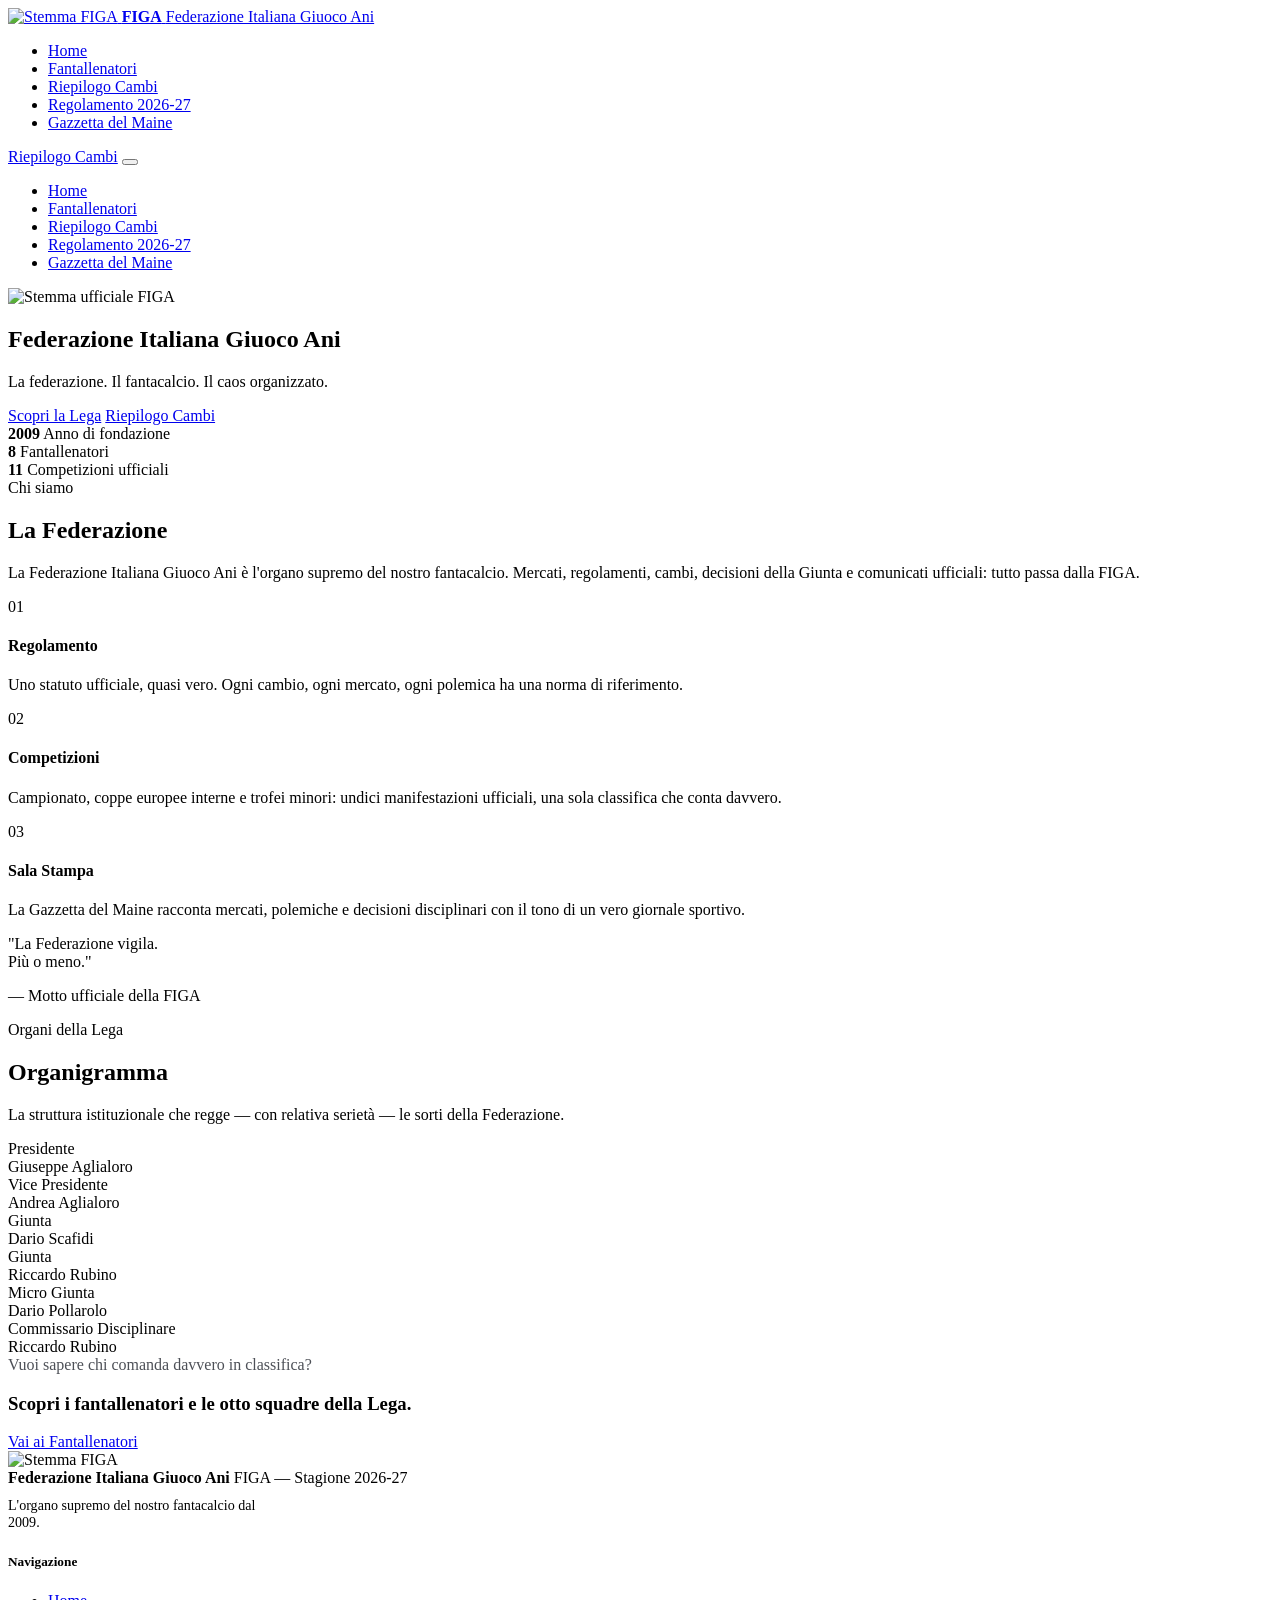
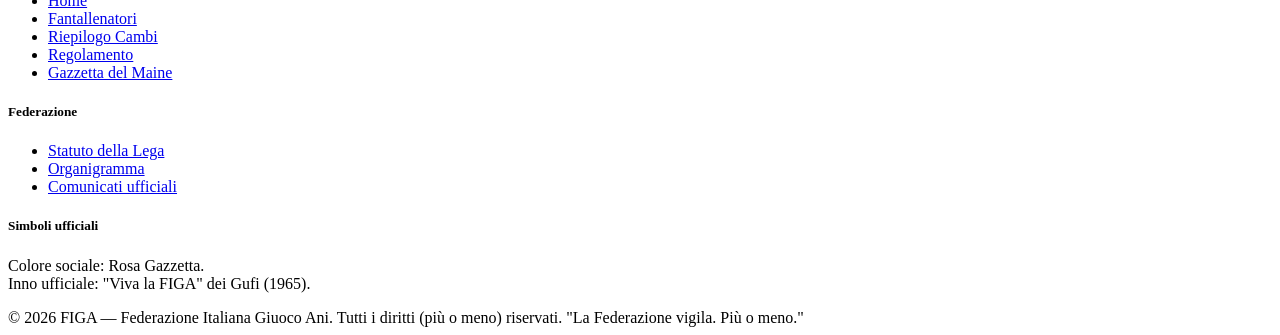
==== index.html @ d0309e45 "Add files via upload" ====
<!DOCTYPE html>
<html lang="it">
<head>
<meta charset="UTF-8">
<meta name="viewport" content="width=device-width, initial-scale=1.0">
<title>FIGA — Federazione Italiana Giuoco Ani</title>
<meta name="description" content="Sito ufficiale della Federazione Italiana Giuoco Ani (FIGA). La federazione, il fantacalcio, il caos organizzato: fantallenatori, regolamento, mercati e la Gazzetta del Maine.">

<meta property="og:type" content="website">
<meta property="og:title" content="FIGA — Federazione Italiana Giuoco Ani">
<meta property="og:description" content="La federazione. Il fantacalcio. Il caos organizzato. Sito ufficiale della FIGA.">
<meta property="og:image" content="image/logo.jpg">

<link rel="icon" type="image/jpeg" href="image/logo.jpg">
<link rel="apple-touch-icon" href="image/logo.jpg">

<link rel="preconnect" href="https://fonts.googleapis.com">
<link rel="preconnect" href="https://fonts.gstatic.com" crossorigin>
<link href="https://fonts.googleapis.com/css2?family=Fraunces:ital,opsz,wght@0,9..144,500;0,9..144,600;0,9..144,700;1,9..144,600&family=Oswald:wght@400;500;600&family=Inter:wght@400;500;600&display=swap" rel="stylesheet">

<link rel="stylesheet" href="css/style.css">
</head>
<body>

<header class="site-header">
  <div class="container header-inner">
    <a href="index.html" class="brand">
      <span class="brand-mark"><img src="image/logo.jpg" alt="Stemma FIGA"></span>
      <span class="brand-text">
        <strong>FIGA</strong>
        <span>Federazione Italiana Giuoco Ani</span>
      </span>
    </a>

    <nav class="main-nav">
      <ul>
        <li><a href="index.html" class="active" aria-current="page">Home</a></li>
        <li><a href="fantallenatori.html">Fantallenatori</a></li>
        <li><a href="cambi.html">Riepilogo Cambi</a></li>
        <li><a href="regolamento.html">Regolamento 2026-27</a></li>
        <li><a href="gazzetta.html">Gazzetta del Maine</a></li>
      </ul>
    </nav>

    <div class="header-cta">
      <a href="cambi.html" class="btn btn-ghost">Riepilogo Cambi</a>
      <button class="hamburger" aria-label="Apri il menu" aria-expanded="false">
        <span></span>
      </button>
    </div>
  </div>

  <nav class="main-nav mobile-menu">
    <ul>
      <li><a href="index.html">Home</a></li>
      <li><a href="fantallenatori.html">Fantallenatori</a></li>
      <li><a href="cambi.html">Riepilogo Cambi</a></li>
      <li><a href="regolamento.html">Regolamento 2026-27</a></li>
      <li><a href="gazzetta.html">Gazzetta del Maine</a></li>
    </ul>
  </nav>
</header>

<main>

  <!-- HERO -->
  <section class="hero">
    <div class="sigillo hero-sigillo" aria-hidden="true"></div>
    <div class="container hero-inner">
      <div>
        <span class="hero-logo"><img src="image/logo.jpg" alt="Stemma ufficiale FIGA"></span>
        <h1 class="hero-title">Federazione Italiana Giuoco Ani</h1>
        <p class="hero-subtitle">La federazione. Il fantacalcio. Il caos organizzato.</p>

        <div class="hero-actions">
          <a href="#federazione" class="btn btn-oro">Scopri la Lega</a>
          <a href="cambi.html" class="btn btn-ghost">Riepilogo Cambi</a>
        </div>

        <div class="hero-stats">
          <div class="hero-stat">
            <strong>2009</strong>
            <span>Anno di fondazione</span>
          </div>
          <div class="hero-stat">
            <strong>8</strong>
            <span>Fantallenatori</span>
          </div>
          <div class="hero-stat">
            <strong>11</strong>
            <span>Competizioni ufficiali</span>
          </div>
        </div>
      </div>
    </div>
  </section>

  <!-- LA FEDERAZIONE -->
  <section id="federazione" class="section-pad">
    <div class="container">
      <div class="federazione-grid">
        <div class="reveal">
          <span class="eyebrow">Chi siamo</span>
          <h2 class="section-title">La Federazione</h2>
          <p class="section-lede">
            La Federazione Italiana Giuoco Ani è l'organo supremo del nostro fantacalcio.
            Mercati, regolamenti, cambi, decisioni della Giunta e comunicati ufficiali:
            tutto passa dalla FIGA.
          </p>

          <div class="pilastri">
            <div class="pilastro">
              <span class="pilastro-num">01</span>
              <h4>Regolamento</h4>
              <p>Uno statuto ufficiale, quasi vero. Ogni cambio, ogni mercato, ogni polemica ha una norma di riferimento.</p>
            </div>
            <div class="pilastro">
              <span class="pilastro-num">02</span>
              <h4>Competizioni</h4>
              <p>Campionato, coppe europee interne e trofei minori: undici manifestazioni ufficiali, una sola classifica che conta davvero.</p>
            </div>
            <div class="pilastro">
              <span class="pilastro-num">03</span>
              <h4>Sala Stampa</h4>
              <p>La Gazzetta del Maine racconta mercati, polemiche e decisioni disciplinari con il tono di un vero giornale sportivo.</p>
            </div>
          </div>
        </div>

        <div class="reveal federazione-card">
          <div class="sigillo" aria-hidden="true"></div>
          <p class="federazione-quote">
            <span>"La Federazione vigila.</span><br>
            Più o meno."
          </p>
          <p class="federazione-firma">— Motto ufficiale della FIGA</p>
        </div>
      </div>
    </div>
  </section>

  <!-- ORGANIGRAMMA -->
  <section class="section-pad section-scura">
    <div class="container">
      <div class="section-head center reveal">
        <span class="eyebrow eyebrow--light">Organi della Lega</span>
        <h2 class="section-title">Organigramma</h2>
        <p class="section-lede">La struttura istituzionale che regge — con relativa serietà — le sorti della Federazione.</p>
      </div>

      <div class="organigramma reveal">
        <div class="og-card og-card--presidente">
          <span class="og-ruolo">Presidente</span>
          <div class="og-nome">Giuseppe Aglialoro</div>
        </div>

        <div class="og-connettore" aria-hidden="true"></div>

        <div class="og-riga">
          <div class="og-card">
            <span class="og-ruolo">Vice Presidente</span>
            <div class="og-nome">Andrea Aglialoro</div>
          </div>
        </div>

        <div class="og-riga">
          <div class="og-card">
            <span class="og-ruolo">Giunta</span>
            <div class="og-nome">Dario Scafidi</div>
          </div>
          <div class="og-card">
            <span class="og-ruolo">Giunta</span>
            <div class="og-nome">Riccardo Rubino</div>
          </div>
        </div>

        <div class="og-riga">
          <div class="og-card">
            <span class="og-ruolo">Micro Giunta</span>
            <div class="og-nome">Dario Pollarolo</div>
          </div>
          <div class="og-card">
            <span class="og-ruolo">Commissario Disciplinare</span>
            <div class="og-nome">Riccardo Rubino</div>
          </div>
        </div>
      </div>
    </div>
  </section>

  <!-- CTA -->
  <section class="section-pad section-crema">
    <div class="container">
      <div class="cta-banner reveal">
        <div>
          <p class="section-lede" style="margin-top:0; color: rgba(9,12,22,0.72);">Vuoi sapere chi comanda davvero in classifica?</p>
          <h3>Scopri i fantallenatori e le otto squadre della Lega.</h3>
        </div>
        <a href="fantallenatori.html" class="btn btn-scuro">Vai ai Fantallenatori</a>
      </div>
    </div>
  </section>

</main>

<footer class="site-footer">
  <div class="container">
    <div class="footer-grid">
      <div class="footer-col">
        <div class="footer-brand">
          <img src="image/logo.jpg" alt="Stemma FIGA">
          <div>
            <strong>Federazione Italiana Giuoco Ani</strong>
            <span>FIGA — Stagione 2026-27</span>
          </div>
        </div>
        <p class="section-lede" style="font-size:0.88rem; margin-top: 10px; max-width: 40ch;">
          L'organo supremo del nostro fantacalcio dal 2009.
        </p>
      </div>

      <div class="footer-col">
        <h5>Navigazione</h5>
        <ul>
          <li><a href="index.html">Home</a></li>
          <li><a href="fantallenatori.html">Fantallenatori</a></li>
          <li><a href="cambi.html">Riepilogo Cambi</a></li>
          <li><a href="regolamento.html">Regolamento</a></li>
          <li><a href="gazzetta.html">Gazzetta del Maine</a></li>
        </ul>
      </div>

      <div class="footer-col">
        <h5>Federazione</h5>
        <ul>
          <li><a href="regolamento.html">Statuto della Lega</a></li>
          <li><a href="index.html#federazione">Organigramma</a></li>
          <li><a href="gazzetta.html">Comunicati ufficiali</a></li>
        </ul>
      </div>

      <div class="footer-col footer-simboli">
        <h5>Simboli ufficiali</h5>
        <p>Colore sociale: Rosa Gazzetta.<br>Inno ufficiale: "Viva la FIGA" dei Gufi (1965).</p>
      </div>
    </div>

    <div class="footer-bottom">
      <span>© 2026 FIGA — Federazione Italiana Giuoco Ani. Tutti i diritti (più o meno) riservati.</span>
      <span class="motto">"La Federazione vigila. Più o meno."</span>
    </div>
  </div>
</footer>

<script src="js/main.js"></script>
</body>
</html>
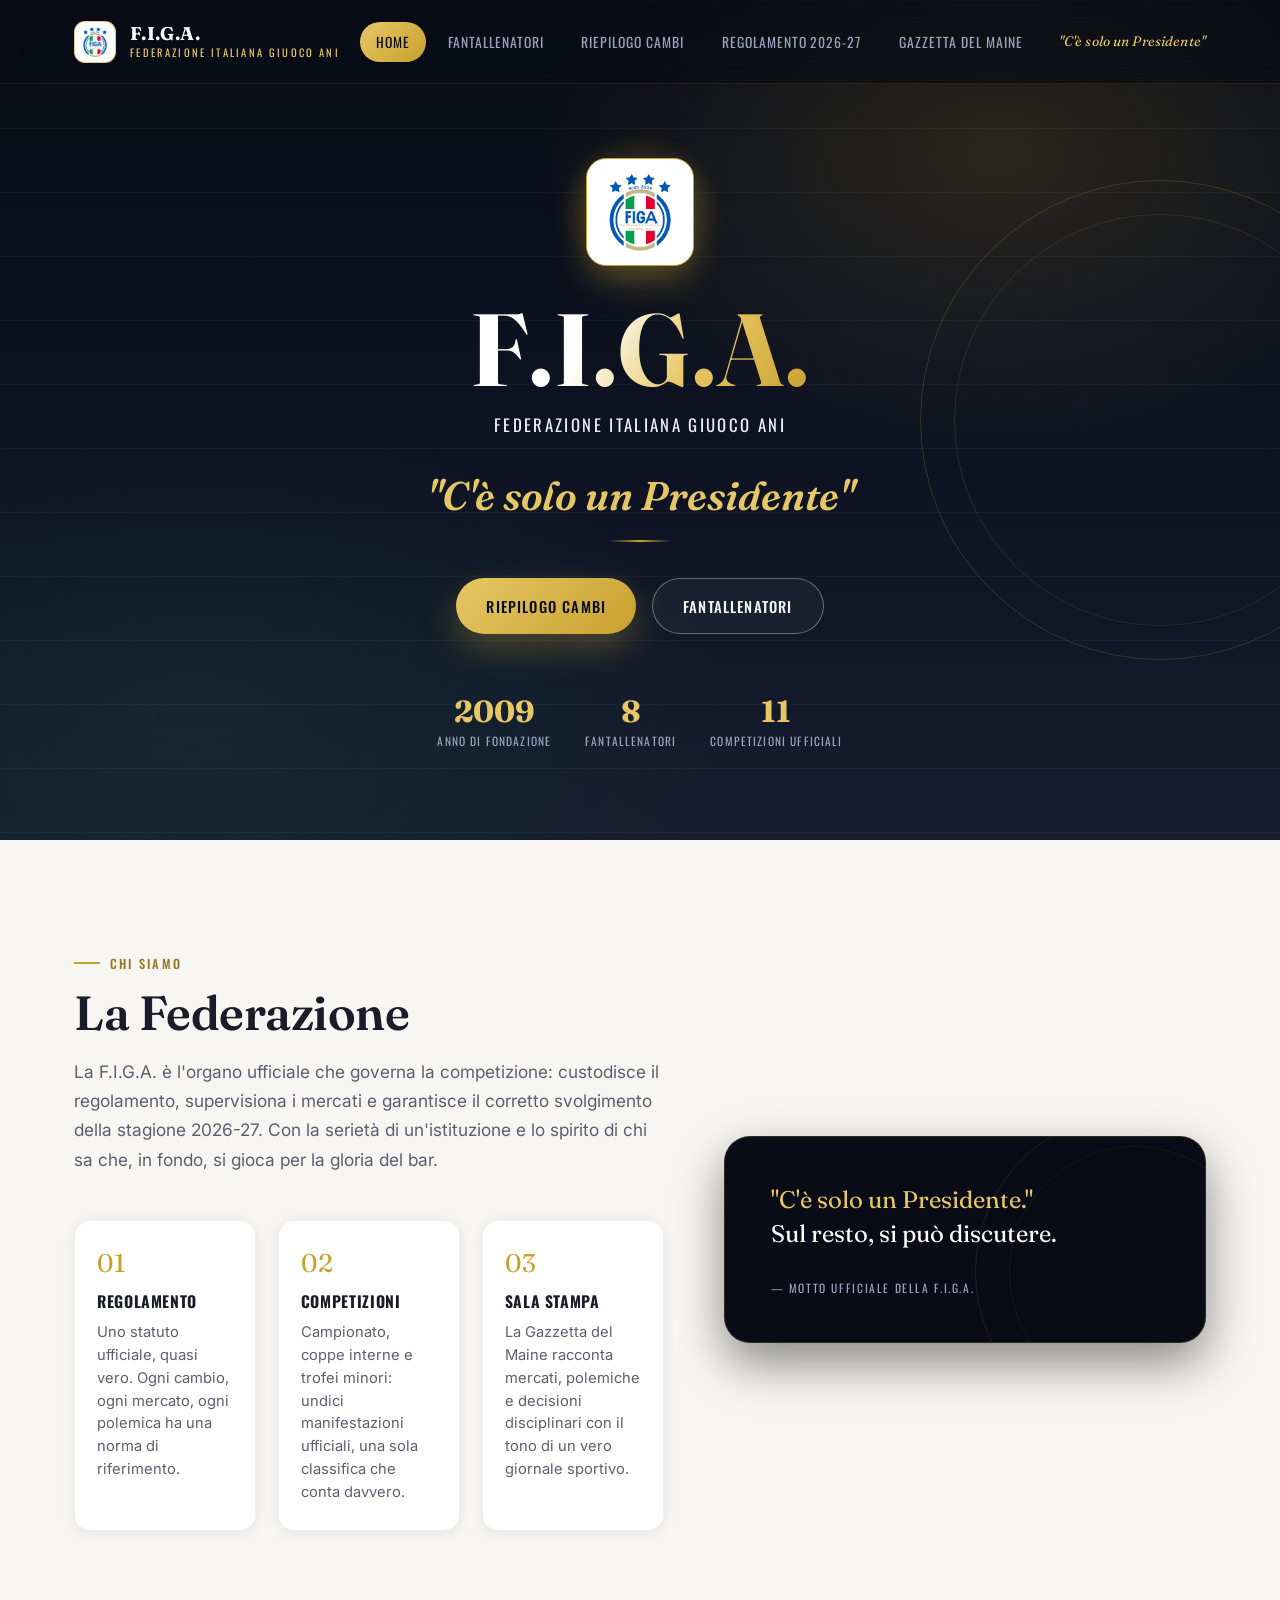
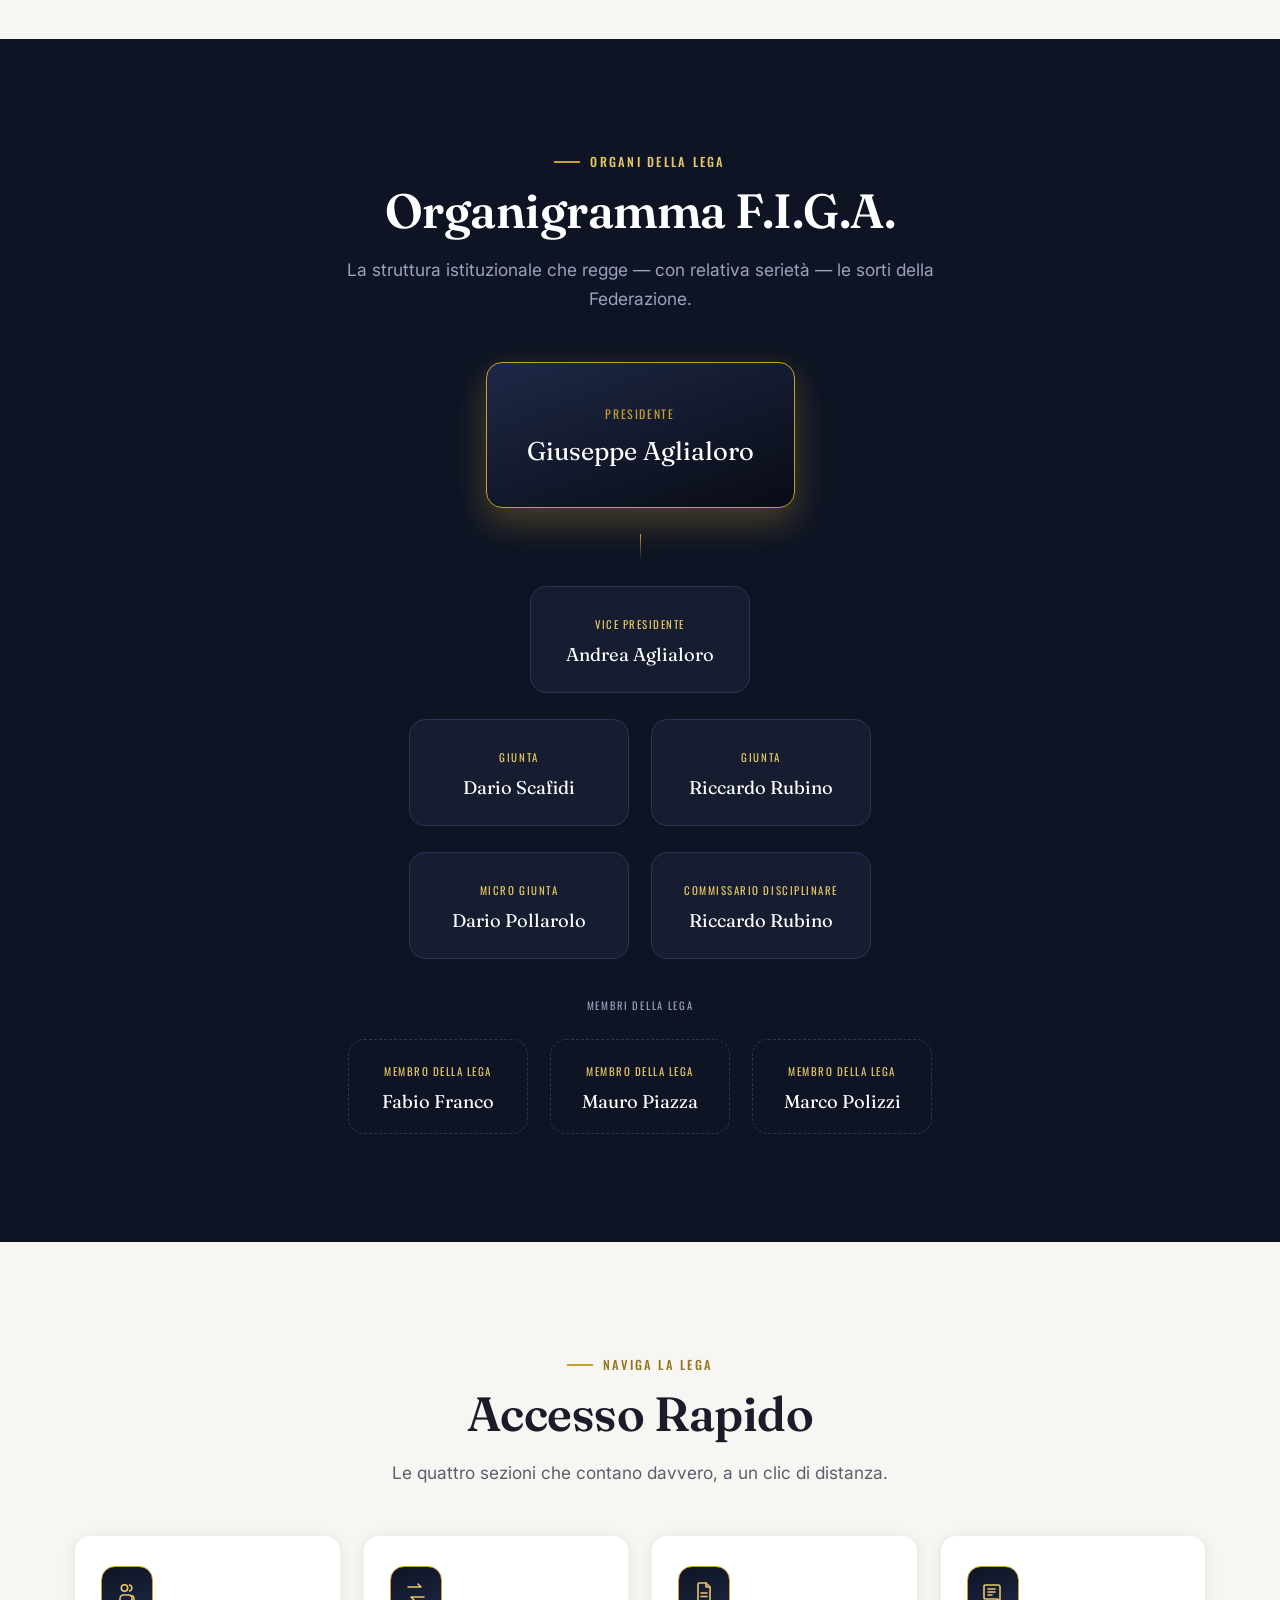
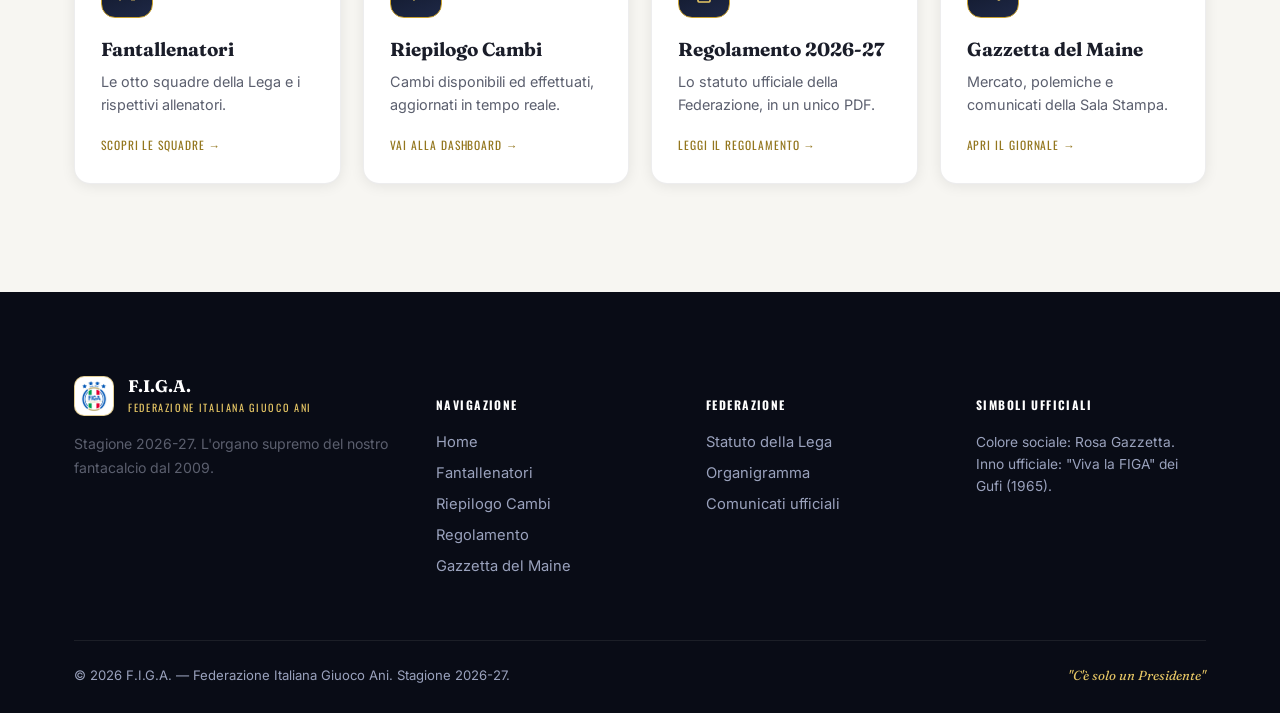
==== commit 297b1a22: "Add files via upload" ====
--- a/index.html
+++ b/index.html
@@ -3,12 +3,12 @@
 <head>
 <meta charset="UTF-8">
 <meta name="viewport" content="width=device-width, initial-scale=1.0">
-<title>FIGA — Federazione Italiana Giuoco Ani</title>
-<meta name="description" content="Sito ufficiale della Federazione Italiana Giuoco Ani (FIGA). La federazione, il fantacalcio, il caos organizzato: fantallenatori, regolamento, mercati e la Gazzetta del Maine.">
+<title>F.I.G.A. — Federazione Italiana Giuoco Ani</title>
+<meta name="description" content="F.I.G.A. — Federazione Italiana Giuoco Ani. Sito ufficiale della lega di fantacalcio. Stagione 2026-27. C'è solo un Presidente.">
 
 <meta property="og:type" content="website">
-<meta property="og:title" content="FIGA — Federazione Italiana Giuoco Ani">
-<meta property="og:description" content="La federazione. Il fantacalcio. Il caos organizzato. Sito ufficiale della FIGA.">
+<meta property="og:title" content="F.I.G.A. — Federazione Italiana Giuoco Ani">
+<meta property="og:description" content="F.I.G.A. — Federazione Italiana Giuoco Ani. Sito ufficiale della lega di fantacalcio. Stagione 2026-27. C'è solo un Presidente.">
 <meta property="og:image" content="image/logo.jpg">
 
 <link rel="icon" type="image/jpeg" href="image/logo.jpg">
@@ -25,9 +25,9 @@
 <header class="site-header">
   <div class="container header-inner">
     <a href="index.html" class="brand">
-      <span class="brand-mark"><img src="image/logo.jpg" alt="Stemma FIGA"></span>
+      <span class="brand-mark"><img src="image/logo.jpg" alt="Stemma F.I.G.A."></span>
       <span class="brand-text">
-        <strong>FIGA</strong>
+        <strong>F.I.G.A.</strong>
         <span>Federazione Italiana Giuoco Ani</span>
       </span>
     </a>
@@ -43,22 +43,12 @@
     </nav>
 
     <div class="header-cta">
-      <a href="cambi.html" class="btn btn-ghost">Riepilogo Cambi</a>
+      <span class="header-motto">"C'è solo un Presidente"</span>
       <button class="hamburger" aria-label="Apri il menu" aria-expanded="false">
         <span></span>
       </button>
     </div>
   </div>
-
-  <nav class="main-nav mobile-menu">
-    <ul>
-      <li><a href="index.html">Home</a></li>
-      <li><a href="fantallenatori.html">Fantallenatori</a></li>
-      <li><a href="cambi.html">Riepilogo Cambi</a></li>
-      <li><a href="regolamento.html">Regolamento 2026-27</a></li>
-      <li><a href="gazzetta.html">Gazzetta del Maine</a></li>
-    </ul>
-  </nav>
 </header>
 
 <main>
@@ -67,29 +57,31 @@
   <section class="hero">
     <div class="sigillo hero-sigillo" aria-hidden="true"></div>
     <div class="container hero-inner">
-      <div>
-        <span class="hero-logo"><img src="image/logo.jpg" alt="Stemma ufficiale FIGA"></span>
-        <h1 class="hero-title">Federazione Italiana Giuoco Ani</h1>
-        <p class="hero-subtitle">La federazione. Il fantacalcio. Il caos organizzato.</p>
-
-        <div class="hero-actions">
-          <a href="#federazione" class="btn btn-oro">Scopri la Lega</a>
-          <a href="cambi.html" class="btn btn-ghost">Riepilogo Cambi</a>
-        </div>
-
-        <div class="hero-stats">
-          <div class="hero-stat">
-            <strong>2009</strong>
-            <span>Anno di fondazione</span>
-          </div>
-          <div class="hero-stat">
-            <strong>8</strong>
-            <span>Fantallenatori</span>
-          </div>
-          <div class="hero-stat">
-            <strong>11</strong>
-            <span>Competizioni ufficiali</span>
-          </div>
+      <div class="hero-logo-wrap">
+        <span class="hero-logo"><img src="image/logo.jpg" alt="Stemma ufficiale F.I.G.A."></span>
+      </div>
+
+      <h1 class="hero-title">F.I.G.A.</h1>
+      <p class="hero-subtitle">Federazione Italiana Giuoco Ani</p>
+      <p class="hero-motto">"C'è solo un Presidente"</p>
+
+      <div class="hero-actions">
+        <a href="cambi.html" class="btn btn-oro">Riepilogo Cambi</a>
+        <a href="fantallenatori.html" class="btn btn-ghost">Fantallenatori</a>
+      </div>
+
+      <div class="hero-stats">
+        <div class="hero-stat">
+          <strong>2009</strong>
+          <span>Anno di fondazione</span>
+        </div>
+        <div class="hero-stat">
+          <strong>8</strong>
+          <span>Fantallenatori</span>
+        </div>
+        <div class="hero-stat">
+          <strong>11</strong>
+          <span>Competizioni ufficiali</span>
         </div>
       </div>
     </div>
@@ -103,9 +95,10 @@
           <span class="eyebrow">Chi siamo</span>
           <h2 class="section-title">La Federazione</h2>
           <p class="section-lede">
-            La Federazione Italiana Giuoco Ani è l'organo supremo del nostro fantacalcio.
-            Mercati, regolamenti, cambi, decisioni della Giunta e comunicati ufficiali:
-            tutto passa dalla FIGA.
+            La F.I.G.A. è l'organo ufficiale che governa la competizione: custodisce il
+            regolamento, supervisiona i mercati e garantisce il corretto svolgimento
+            della stagione 2026-27. Con la serietà di un'istituzione e lo spirito di
+            chi sa che, in fondo, si gioca per la gloria del bar.
           </p>
 
           <div class="pilastri">
@@ -117,7 +110,7 @@
             <div class="pilastro">
               <span class="pilastro-num">02</span>
               <h4>Competizioni</h4>
-              <p>Campionato, coppe europee interne e trofei minori: undici manifestazioni ufficiali, una sola classifica che conta davvero.</p>
+              <p>Campionato, coppe interne e trofei minori: undici manifestazioni ufficiali, una sola classifica che conta davvero.</p>
             </div>
             <div class="pilastro">
               <span class="pilastro-num">03</span>
@@ -130,10 +123,10 @@
         <div class="reveal federazione-card">
           <div class="sigillo" aria-hidden="true"></div>
           <p class="federazione-quote">
-            <span>"La Federazione vigila.</span><br>
-            Più o meno."
+            <span>"C'è solo un Presidente."</span><br>
+            Sul resto, si può discutere.
           </p>
-          <p class="federazione-firma">— Motto ufficiale della FIGA</p>
+          <p class="federazione-firma">— Motto ufficiale della F.I.G.A.</p>
         </div>
       </div>
     </div>
@@ -144,7 +137,7 @@
     <div class="container">
       <div class="section-head center reveal">
         <span class="eyebrow eyebrow--light">Organi della Lega</span>
-        <h2 class="section-title">Organigramma</h2>
+        <h2 class="section-title">Organigramma F.I.G.A.</h2>
         <p class="section-lede">La struttura istituzionale che regge — con relativa serietà — le sorti della Federazione.</p>
       </div>
 
@@ -184,19 +177,72 @@
             <div class="og-nome">Riccardo Rubino</div>
           </div>
         </div>
+
+        <span class="og-gruppo-titolo">Membri della Lega</span>
+
+        <div class="og-riga">
+          <div class="og-card og-card--membro">
+            <span class="og-ruolo">Membro della Lega</span>
+            <div class="og-nome">Fabio Franco</div>
+          </div>
+          <div class="og-card og-card--membro">
+            <span class="og-ruolo">Membro della Lega</span>
+            <div class="og-nome">Mauro Piazza</div>
+          </div>
+          <div class="og-card og-card--membro">
+            <span class="og-ruolo">Membro della Lega</span>
+            <div class="og-nome">Marco Polizzi</div>
+          </div>
+        </div>
       </div>
     </div>
   </section>
 
-  <!-- CTA -->
-  <section class="section-pad section-crema">
+  <!-- ACCESSO RAPIDO -->
+  <section class="section-pad">
     <div class="container">
-      <div class="cta-banner reveal">
-        <div>
-          <p class="section-lede" style="margin-top:0; color: rgba(9,12,22,0.72);">Vuoi sapere chi comanda davvero in classifica?</p>
-          <h3>Scopri i fantallenatori e le otto squadre della Lega.</h3>
-        </div>
-        <a href="fantallenatori.html" class="btn btn-scuro">Vai ai Fantallenatori</a>
+      <div class="section-head center reveal">
+        <span class="eyebrow">Naviga la Lega</span>
+        <h2 class="section-title">Accesso Rapido</h2>
+        <p class="section-lede">Le quattro sezioni che contano davvero, a un clic di distanza.</p>
+      </div>
+
+      <div class="accesso-grid">
+        <a href="fantallenatori.html" class="accesso-card reveal">
+          <span class="accesso-icona" aria-hidden="true">
+            <svg viewBox="0 0 24 24" fill="none" stroke="currentColor" stroke-width="1.6" stroke-linecap="round" stroke-linejoin="round"><path d="M17 20v-1.5a3.5 3.5 0 0 0-3.5-3.5h-5A3.5 3.5 0 0 0 5 18.5V20"/><circle cx="9.5" cy="8" r="3.2"/><path d="M19 20v-1.5a3.2 3.2 0 0 0-2.2-3"/><path d="M14.6 4.9a3.2 3.2 0 0 1 0 6.1"/></svg>
+          </span>
+          <h4>Fantallenatori</h4>
+          <p>Le otto squadre della Lega e i rispettivi allenatori.</p>
+          <span class="accesso-link">Scopri le squadre →</span>
+        </a>
+
+        <a href="cambi.html" class="accesso-card reveal">
+          <span class="accesso-icona" aria-hidden="true">
+            <svg viewBox="0 0 24 24" fill="none" stroke="currentColor" stroke-width="1.6" stroke-linecap="round" stroke-linejoin="round"><path d="M4 7h13l-3-3"/><path d="M20 17H7l3 3"/></svg>
+          </span>
+          <h4>Riepilogo Cambi</h4>
+          <p>Cambi disponibili ed effettuati, aggiornati in tempo reale.</p>
+          <span class="accesso-link">Vai alla dashboard →</span>
+        </a>
+
+        <a href="regolamento.html" class="accesso-card reveal">
+          <span class="accesso-icona" aria-hidden="true">
+            <svg viewBox="0 0 24 24" fill="none" stroke="currentColor" stroke-width="1.6" stroke-linecap="round" stroke-linejoin="round"><path d="M7 3h7l4 4v14a1 1 0 0 1-1 1H7a1 1 0 0 1-1-1V4a1 1 0 0 1 1-1Z"/><path d="M14 3v4h4"/><path d="M9 13h6M9 16.5h6"/></svg>
+          </span>
+          <h4>Regolamento 2026-27</h4>
+          <p>Lo statuto ufficiale della Federazione, in un unico PDF.</p>
+          <span class="accesso-link">Leggi il regolamento →</span>
+        </a>
+
+        <a href="gazzetta.html" class="accesso-card reveal">
+          <span class="accesso-icona" aria-hidden="true">
+            <svg viewBox="0 0 24 24" fill="none" stroke="currentColor" stroke-width="1.6" stroke-linecap="round" stroke-linejoin="round"><path d="M4 5h13a2 2 0 0 1 2 2v12a1 1 0 0 1-1.6.8L16 19H4a1 1 0 0 1-1-1V6a1 1 0 0 1 1-1Z"/><path d="M7 9h7M7 12h7M7 15h4"/></svg>
+          </span>
+          <h4>Gazzetta del Maine</h4>
+          <p>Mercato, polemiche e comunicati della Sala Stampa.</p>
+          <span class="accesso-link">Apri il giornale →</span>
+        </a>
       </div>
     </div>
   </section>
@@ -208,14 +254,14 @@
     <div class="footer-grid">
       <div class="footer-col">
         <div class="footer-brand">
-          <img src="image/logo.jpg" alt="Stemma FIGA">
+          <img src="image/logo.jpg" alt="Stemma F.I.G.A.">
           <div>
-            <strong>Federazione Italiana Giuoco Ani</strong>
-            <span>FIGA — Stagione 2026-27</span>
+            <strong>F.I.G.A.</strong>
+            <span>Federazione Italiana Giuoco Ani</span>
           </div>
         </div>
         <p class="section-lede" style="font-size:0.88rem; margin-top: 10px; max-width: 40ch;">
-          L'organo supremo del nostro fantacalcio dal 2009.
+          Stagione 2026-27. L'organo supremo del nostro fantacalcio dal 2009.
         </p>
       </div>
 
@@ -246,8 +292,8 @@
     </div>
 
     <div class="footer-bottom">
-      <span>© 2026 FIGA — Federazione Italiana Giuoco Ani. Tutti i diritti (più o meno) riservati.</span>
-      <span class="motto">"La Federazione vigila. Più o meno."</span>
+      <span>© 2026 F.I.G.A. — Federazione Italiana Giuoco Ani. Stagione 2026-27.</span>
+      <span class="motto">"C'è solo un Presidente"</span>
     </div>
   </div>
 </footer>
--- a/css/style.css
+++ b/css/style.css
@@ -0,0 +1,1775 @@
+/* ==========================================================================
+   FIGA — Federazione Italiana Giuoco Ani
+   Stylesheet unico del sito ufficiale
+   ========================================================================== */
+
+/* -- 1. DESIGN TOKENS ------------------------------------------------------ */
+:root {
+  /* colori base */
+  --c-notte: #090c16;
+  --c-notte-2: #0e1424;
+  --c-antracite: #161d30;
+  --c-antracite-2: #1e2846;
+  --c-bordo-scuro: #2a3454;
+
+  --c-bianco: #f7f6f2;
+  --c-bianco-puro: #ffffff;
+  --c-crema: #efece3;
+
+  --c-testo-chiaro: #eceef5;
+  --c-testo-muto: #9aa2bd;
+  --c-testo-scuro: #1a1d29;
+  --c-testo-scuro-muto: #5b5f6e;
+
+  /* accenti */
+  --c-oro: #c8a02e;
+  --c-oro-chiaro: #e7c765;
+  --c-oro-scuro: #93761e;
+  --c-verde: #1b7a4c;
+  --c-verde-chiaro: #2ea86b;
+  --c-rosso: #c4222c;
+  --c-rosa-gazzetta: #c21858;
+
+  /* tipografia */
+  --font-display: "Fraunces", "Iowan Old Style", serif;
+  --font-sport: "Oswald", "Arial Narrow", sans-serif;
+  --font-body: "Inter", -apple-system, "Segoe UI", sans-serif;
+
+  /* forma */
+  --radius-s: 8px;
+  --radius-m: 16px;
+  --radius-l: 26px;
+  --radius-pill: 999px;
+
+  /* ombre */
+  --shadow-s: 0 2px 14px rgba(9, 12, 22, 0.08);
+  --shadow-m: 0 16px 40px rgba(9, 12, 22, 0.18);
+  --shadow-dark: 0 20px 50px rgba(0, 0, 0, 0.45);
+  --shadow-oro: 0 14px 34px rgba(200, 160, 46, 0.32);
+
+  --container: 1180px;
+  --header-h: 84px;
+}
+
+/* -- 2. RESET --------------------------------------------------------------*/
+*,
+*::before,
+*::after {
+  box-sizing: border-box;
+}
+
+html {
+  scroll-behavior: smooth;
+  scroll-padding-top: var(--header-h);
+}
+
+@media (prefers-reduced-motion: reduce) {
+  html {
+    scroll-behavior: auto;
+  }
+  *,
+  *::before,
+  *::after {
+    animation-duration: 0.001ms !important;
+    animation-iteration-count: 1 !important;
+    transition-duration: 0.001ms !important;
+    scroll-behavior: auto !important;
+  }
+}
+
+body {
+  margin: 0;
+  font-family: var(--font-body);
+  background: var(--c-bianco);
+  color: var(--c-testo-scuro);
+  -webkit-font-smoothing: antialiased;
+  overflow-x: hidden;
+}
+
+img {
+  max-width: 100%;
+  display: block;
+}
+
+a {
+  color: inherit;
+  text-decoration: none;
+}
+
+ul {
+  margin: 0;
+  padding: 0;
+  list-style: none;
+}
+
+h1, h2, h3, h4, p {
+  margin: 0;
+}
+
+button {
+  font: inherit;
+  cursor: pointer;
+  border: none;
+  background: none;
+  color: inherit;
+}
+
+table {
+  border-collapse: collapse;
+  width: 100%;
+}
+
+:focus-visible {
+  outline: 3px solid var(--c-oro);
+  outline-offset: 3px;
+  border-radius: 4px;
+}
+
+.container {
+  max-width: var(--container);
+  margin: 0 auto;
+  padding: 0 24px;
+}
+
+/* -- 3. TIPOGRAFIA GLOBALE ---------------------------------------------------*/
+.eyebrow {
+  font-family: var(--font-sport);
+  text-transform: uppercase;
+  letter-spacing: 0.18em;
+  font-size: 0.78rem;
+  font-weight: 500;
+  color: var(--c-oro-scuro);
+  display: inline-flex;
+  align-items: center;
+  gap: 10px;
+}
+
+.eyebrow::before {
+  content: "";
+  width: 26px;
+  height: 2px;
+  background: var(--c-oro);
+  display: inline-block;
+}
+
+.eyebrow--light {
+  color: var(--c-oro-chiaro);
+}
+
+.section-title {
+  font-family: var(--font-display);
+  font-weight: 600;
+  font-size: clamp(2rem, 4vw, 3rem);
+  line-height: 1.08;
+  margin-top: 14px;
+  letter-spacing: -0.01em;
+}
+
+.section-lede {
+  font-size: 1.08rem;
+  line-height: 1.7;
+  color: var(--c-testo-scuro-muto);
+  max-width: 62ch;
+  margin-top: 18px;
+}
+
+.section-head {
+  max-width: 720px;
+  margin-bottom: 48px;
+}
+
+.section-head.center {
+  margin-left: auto;
+  margin-right: auto;
+  text-align: center;
+}
+
+.section-head.center .section-lede {
+  margin-left: auto;
+  margin-right: auto;
+}
+
+/* -- 4. BOTTONI --------------------------------------------------------------*/
+.btn {
+  display: inline-flex;
+  align-items: center;
+  justify-content: center;
+  gap: 10px;
+  font-family: var(--font-sport);
+  text-transform: uppercase;
+  letter-spacing: 0.08em;
+  font-size: 0.92rem;
+  font-weight: 500;
+  padding: 16px 30px;
+  border-radius: var(--radius-pill);
+  transition: transform 0.25s ease, box-shadow 0.25s ease, background 0.25s ease, border-color .25s ease, color .25s ease;
+  white-space: nowrap;
+}
+
+.btn-oro {
+  background: linear-gradient(135deg, var(--c-oro-chiaro), var(--c-oro));
+  color: var(--c-notte);
+  box-shadow: var(--shadow-oro);
+}
+
+.btn-oro:hover {
+  transform: translateY(-3px);
+  box-shadow: 0 20px 42px rgba(200, 160, 46, 0.42);
+}
+
+.btn-ghost {
+  border: 1.5px solid rgba(247, 246, 242, 0.35);
+  color: var(--c-bianco);
+  background: rgba(247, 246, 242, 0.04);
+}
+
+.btn-ghost:hover {
+  border-color: var(--c-oro-chiaro);
+  color: var(--c-oro-chiaro);
+  transform: translateY(-3px);
+}
+
+.btn-scuro {
+  border: 1.5px solid var(--c-bordo-scuro);
+  color: var(--c-notte);
+}
+
+.btn-scuro:hover {
+  border-color: var(--c-oro);
+  color: var(--c-oro-scuro);
+}
+
+.btn-block { width: 100%; }
+
+/* -- 5. SIGILLO FIGA (elemento firma) ----------------------------------------
+   Motivo a cerchi concentrici ispirato allo stemma ufficiale, riusato come
+   filigrana in hero e come separatore/icona di sezione. */
+.sigillo {
+  --sigillo-size: 480px;
+  width: var(--sigillo-size);
+  height: var(--sigillo-size);
+  border-radius: 50%;
+  position: relative;
+  pointer-events: none;
+}
+
+.sigillo::before,
+.sigillo::after {
+  content: "";
+  position: absolute;
+  inset: 0;
+  border-radius: 50%;
+  border: 1.5px solid rgba(200, 160, 46, 0.25);
+}
+
+.sigillo::after {
+  inset: 34px;
+  border-color: rgba(200, 160, 46, 0.16);
+}
+
+.sigillo-icona {
+  width: 46px;
+  height: 46px;
+  border-radius: 50%;
+  border: 1.5px solid var(--c-oro);
+  display: inline-flex;
+  align-items: center;
+  justify-content: center;
+  position: relative;
+  flex: none;
+}
+
+.sigillo-icona::before {
+  content: "";
+  width: 22px;
+  height: 22px;
+  border-radius: 50%;
+  border: 1.5px solid var(--c-oro);
+}
+
+/* -- 6. HEADER ---------------------------------------------------------------*/
+.site-header {
+  position: fixed;
+  top: 0;
+  left: 0;
+  right: 0;
+  z-index: 500;
+  height: var(--header-h);
+  display: flex;
+  align-items: center;
+  background: rgba(9, 12, 22, 0.68);
+  backdrop-filter: blur(14px) saturate(140%);
+  -webkit-backdrop-filter: blur(14px) saturate(140%);
+  border-bottom: 1px solid rgba(200, 160, 46, 0.14);
+  transition: background 0.3s ease, border-color 0.3s ease;
+}
+
+.site-header.is-scrolled {
+  background: rgba(9, 12, 22, 0.92);
+}
+
+.header-inner {
+  display: flex;
+  align-items: center;
+  justify-content: space-between;
+  width: 100%;
+}
+
+.brand {
+  display: flex;
+  align-items: center;
+  gap: 14px;
+}
+
+.brand-mark {
+  width: 42px;
+  height: 42px;
+  border-radius: 11px;
+  overflow: hidden;
+  border: 1px solid rgba(200, 160, 46, 0.55);
+  flex: none;
+  background: var(--c-bianco-puro);
+  padding: 4px;
+  display: flex;
+  align-items: center;
+  justify-content: center;
+}
+
+.brand-mark img {
+  width: 100%;
+  height: 100%;
+  object-fit: contain;
+}
+
+.brand-text {
+  display: flex;
+  flex-direction: column;
+  line-height: 1.1;
+}
+
+.brand-text strong {
+  font-family: var(--font-display);
+  color: var(--c-bianco-puro);
+  font-size: 1.15rem;
+  letter-spacing: 0.02em;
+}
+
+.brand-text span {
+  font-family: var(--font-sport);
+  color: var(--c-oro-chiaro);
+  font-size: 0.66rem;
+  letter-spacing: 0.22em;
+  text-transform: uppercase;
+  margin-top: 3px;
+}
+
+.main-nav ul {
+  display: flex;
+  align-items: center;
+  gap: 6px;
+}
+
+.main-nav a {
+  font-family: var(--font-sport);
+  text-transform: uppercase;
+  letter-spacing: 0.07em;
+  font-size: 0.86rem;
+  color: var(--c-testo-muto);
+  padding: 10px 16px;
+  border-radius: var(--radius-pill);
+  transition: color 0.25s ease, background 0.25s ease;
+  display: inline-block;
+}
+
+.main-nav a:hover {
+  color: var(--c-bianco-puro);
+  background: rgba(247, 246, 242, 0.06);
+}
+
+.main-nav a.active {
+  color: var(--c-notte);
+  background: linear-gradient(135deg, var(--c-oro-chiaro), var(--c-oro));
+}
+
+.header-cta {
+  display: flex;
+  align-items: center;
+  gap: 14px;
+}
+
+.hamburger {
+  display: none;
+  width: 44px;
+  height: 44px;
+  border-radius: 50%;
+  border: 1px solid rgba(247, 246, 242, 0.2);
+  align-items: center;
+  justify-content: center;
+  position: relative;
+  z-index: 600;
+}
+
+.hamburger span,
+.hamburger span::before,
+.hamburger span::after {
+  width: 18px;
+  height: 2px;
+  background: var(--c-bianco-puro);
+  display: block;
+  position: relative;
+  transition: transform 0.3s ease, opacity 0.3s ease, background 0.3s ease;
+}
+
+.hamburger span::before,
+.hamburger span::after {
+  content: "";
+  position: absolute;
+  left: 0;
+}
+
+.hamburger span::before { top: -6px; }
+.hamburger span::after { top: 6px; }
+
+.nav-open .hamburger span { background: transparent; }
+.nav-open .hamburger span::before { transform: translateY(6px) rotate(45deg); background: var(--c-oro); }
+.nav-open .hamburger span::after { transform: translateY(-6px) rotate(-45deg); background: var(--c-oro); }
+
+.header-motto {
+  font-family: var(--font-display);
+  font-style: italic;
+  color: var(--c-oro-chiaro);
+  font-size: 0.86rem;
+  letter-spacing: 0.01em;
+  white-space: nowrap;
+}
+
+/* -- 7. HERO -------------------------------------------------------------- */
+.hero {
+  position: relative;
+  min-height: 92vh;
+  display: flex;
+  align-items: center;
+  padding-top: var(--header-h);
+  background:
+    radial-gradient(60% 60% at 78% 18%, rgba(200, 160, 46, 0.16), transparent 60%),
+    radial-gradient(70% 60% at 15% 85%, rgba(27, 122, 76, 0.14), transparent 60%),
+    linear-gradient(180deg, var(--c-notte) 0%, var(--c-notte-2) 60%, var(--c-antracite) 100%);
+  color: var(--c-bianco-puro);
+  overflow: hidden;
+}
+
+.hero::before {
+  content: "";
+  position: absolute;
+  inset: 0;
+  background-image:
+    repeating-linear-gradient(180deg, rgba(255,255,255,0.035) 0px, rgba(255,255,255,0.035) 1px, transparent 1px, transparent 64px);
+  pointer-events: none;
+}
+
+.hero-sigillo {
+  position: absolute;
+  right: -120px;
+  top: 50%;
+  transform: translateY(-50%);
+  opacity: 0.9;
+  animation: girare 90s linear infinite;
+}
+
+@keyframes girare {
+  from { transform: translateY(-50%) rotate(0deg); }
+  to { transform: translateY(-50%) rotate(360deg); }
+}
+
+.hero-inner {
+  position: relative;
+  z-index: 2;
+  display: flex;
+  flex-direction: column;
+  align-items: center;
+  text-align: center;
+  padding: 74px 0 90px;
+}
+
+.hero-logo-wrap {
+  position: relative;
+  margin-bottom: 34px;
+}
+
+.hero-logo-wrap::before {
+  content: "";
+  position: absolute;
+  inset: -30px;
+  border-radius: 50%;
+  background: radial-gradient(circle, rgba(200, 160, 46, 0.28), transparent 68%);
+  filter: blur(2px);
+}
+
+.hero-logo {
+  position: relative;
+  width: 108px;
+  height: 108px;
+  border-radius: 20px;
+  overflow: hidden;
+  border: 1.5px solid var(--c-oro);
+  box-shadow: var(--shadow-oro);
+  background: var(--c-bianco-puro);
+  padding: 12px;
+  display: flex;
+  align-items: center;
+  justify-content: center;
+}
+
+.hero-logo img {
+  width: 100%;
+  height: 100%;
+  object-fit: contain;
+}
+
+.hero-title {
+  font-family: var(--font-display);
+  font-weight: 700;
+  font-size: clamp(3rem, 9vw, 6.4rem);
+  line-height: 0.96;
+  letter-spacing: 0.01em;
+  background: linear-gradient(120deg, #ffffff 35%, var(--c-oro-chiaro) 65%, var(--c-oro) 100%);
+  -webkit-background-clip: text;
+  background-clip: text;
+  color: transparent;
+}
+
+.hero-subtitle {
+  font-family: var(--font-sport);
+  text-transform: uppercase;
+  letter-spacing: 0.14em;
+  font-size: clamp(0.86rem, 1.6vw, 1.05rem);
+  color: var(--c-testo-chiaro);
+  margin-top: 14px;
+  font-weight: 400;
+}
+
+.hero-motto {
+  font-family: var(--font-display);
+  font-style: italic;
+  font-weight: 600;
+  font-size: clamp(1.6rem, 3.4vw, 2.5rem);
+  color: var(--c-oro-chiaro);
+  margin-top: 34px;
+  position: relative;
+  padding-bottom: 22px;
+}
+
+.hero-motto::after {
+  content: "";
+  position: absolute;
+  bottom: 0;
+  left: 50%;
+  transform: translateX(-50%);
+  width: 64px;
+  height: 2px;
+  background: linear-gradient(90deg, transparent, var(--c-oro), transparent);
+}
+
+.hero-actions {
+  display: flex;
+  flex-wrap: wrap;
+  justify-content: center;
+  gap: 16px;
+  margin-top: 36px;
+}
+
+.hero-stats {
+  display: flex;
+  justify-content: center;
+  gap: 34px;
+  margin-top: 58px;
+  flex-wrap: wrap;
+}
+
+.hero-stat strong {
+  font-family: var(--font-display);
+  font-size: 1.9rem;
+  color: var(--c-oro-chiaro);
+  display: block;
+}
+
+.hero-stat span {
+  font-family: var(--font-sport);
+  text-transform: uppercase;
+  letter-spacing: 0.1em;
+  font-size: 0.72rem;
+  color: var(--c-testo-muto);
+}
+
+/* -- 8. SEZIONI GENERICHE ---------------------------------------------------*/
+section {
+  position: relative;
+}
+
+.section-pad {
+  padding: 108px 0;
+}
+
+.section-scura {
+  background: var(--c-notte-2);
+  color: var(--c-bianco-puro);
+}
+
+.section-scura .section-lede { color: var(--c-testo-muto); }
+
+.section-crema { background: var(--c-crema); }
+
+/* -- 9. LA FEDERAZIONE -------------------------------------------------------*/
+.federazione-grid {
+  display: grid;
+  grid-template-columns: 1.1fr 0.9fr;
+  gap: 60px;
+  align-items: center;
+}
+
+.federazione-card {
+  background: var(--c-notte);
+  color: var(--c-bianco-puro);
+  border-radius: var(--radius-l);
+  padding: 46px;
+  position: relative;
+  overflow: hidden;
+  border: 1px solid rgba(200, 160, 46, 0.22);
+  box-shadow: var(--shadow-dark);
+}
+
+.federazione-card .sigillo {
+  position: absolute;
+  --sigillo-size: 320px;
+  right: -90px;
+  bottom: -90px;
+  opacity: 0.5;
+}
+
+.federazione-quote {
+  font-family: var(--font-display);
+  font-size: 1.5rem;
+  line-height: 1.4;
+  position: relative;
+  z-index: 1;
+}
+
+.federazione-quote span { color: var(--c-oro-chiaro); }
+
+.federazione-firma {
+  margin-top: 28px;
+  font-family: var(--font-sport);
+  text-transform: uppercase;
+  letter-spacing: 0.14em;
+  font-size: 0.72rem;
+  color: var(--c-testo-muto);
+  position: relative;
+  z-index: 1;
+}
+
+.pilastri {
+  display: grid;
+  grid-template-columns: repeat(3, 1fr);
+  gap: 22px;
+  margin-top: 46px;
+}
+
+.pilastro {
+  background: var(--c-bianco-puro);
+  border-radius: var(--radius-m);
+  padding: 26px 22px;
+  box-shadow: var(--shadow-s);
+  border: 1px solid rgba(9, 12, 22, 0.06);
+}
+
+.pilastro-num {
+  font-family: var(--font-display);
+  color: var(--c-oro);
+  font-size: 1.6rem;
+}
+
+.pilastro h4 {
+  font-family: var(--font-sport);
+  text-transform: uppercase;
+  letter-spacing: 0.04em;
+  font-size: 0.98rem;
+  margin-top: 10px;
+}
+
+.pilastro p {
+  margin-top: 8px;
+  font-size: 0.92rem;
+  color: var(--c-testo-scuro-muto);
+  line-height: 1.55;
+}
+
+/* -- 10. ORGANIGRAMMA --------------------------------------------------------*/
+.organigramma {
+  display: flex;
+  flex-direction: column;
+  align-items: center;
+  gap: 26px;
+}
+
+.og-riga {
+  display: flex;
+  justify-content: center;
+  gap: 22px;
+  flex-wrap: wrap;
+  width: 100%;
+}
+
+.og-card {
+  background: var(--c-antracite);
+  border: 1px solid var(--c-bordo-scuro);
+  border-radius: var(--radius-m);
+  padding: 26px 28px;
+  min-width: 220px;
+  text-align: center;
+  transition: transform 0.3s ease, border-color 0.3s ease;
+}
+
+.og-card:hover {
+  transform: translateY(-6px);
+  border-color: var(--c-oro);
+}
+
+.og-card .og-ruolo {
+  font-family: var(--font-sport);
+  text-transform: uppercase;
+  letter-spacing: 0.14em;
+  font-size: 0.68rem;
+  color: var(--c-oro-chiaro);
+}
+
+.og-card .og-nome {
+  font-family: var(--font-display);
+  font-size: 1.15rem;
+  margin-top: 10px;
+  color: var(--c-bianco-puro);
+}
+
+.og-card--presidente {
+  min-width: 300px;
+  padding: 40px 40px;
+  background: linear-gradient(160deg, var(--c-antracite-2), var(--c-notte));
+  border: 1.5px solid var(--c-oro);
+  box-shadow: var(--shadow-oro);
+}
+
+.og-card--presidente .avatar-cerchio {
+  width: 64px;
+  height: 64px;
+  border-radius: 50%;
+  border: 1.5px solid var(--c-oro);
+  margin: 0 auto 18px;
+  display: flex;
+  align-items: center;
+  justify-content: center;
+  font-family: var(--font-display);
+  font-size: 1.4rem;
+  color: var(--c-oro-chiaro);
+}
+
+.og-card--presidente .og-ruolo { color: var(--c-oro); font-size: 0.74rem; }
+.og-card--presidente .og-nome { font-size: 1.6rem; margin-top: 12px; }
+
+.og-connettore {
+  width: 1px;
+  height: 26px;
+  background: linear-gradient(var(--c-oro), transparent);
+}
+
+.og-gruppo-titolo {
+  font-family: var(--font-sport);
+  text-transform: uppercase;
+  letter-spacing: 0.16em;
+  font-size: 0.66rem;
+  color: var(--c-testo-muto);
+  margin-top: 12px;
+}
+
+.og-card--membro {
+  min-width: 180px;
+  padding: 20px 24px;
+  background: transparent;
+  border-style: dashed;
+}
+
+/* -- 10b. ACCESSO RAPIDO ------------------------------------------------------*/
+.accesso-grid {
+  display: grid;
+  grid-template-columns: repeat(4, 1fr);
+  gap: 22px;
+}
+
+.accesso-card {
+  background: var(--c-bianco-puro);
+  border-radius: var(--radius-m);
+  padding: 30px 26px;
+  border: 1px solid rgba(9, 12, 22, 0.07);
+  box-shadow: var(--shadow-s);
+  transition: transform 0.3s ease, box-shadow 0.3s ease, border-color 0.3s ease;
+  display: flex;
+  flex-direction: column;
+  height: 100%;
+}
+
+.accesso-card:hover {
+  transform: translateY(-8px);
+  box-shadow: var(--shadow-m);
+  border-color: rgba(200, 160, 46, 0.4);
+}
+
+.accesso-icona {
+  width: 52px;
+  height: 52px;
+  border-radius: 14px;
+  background: linear-gradient(160deg, var(--c-notte-2), var(--c-antracite-2));
+  border: 1px solid var(--c-oro);
+  display: flex;
+  align-items: center;
+  justify-content: center;
+  color: var(--c-oro-chiaro);
+  flex: none;
+}
+
+.accesso-icona svg { width: 24px; height: 24px; }
+
+.accesso-card h4 {
+  font-family: var(--font-display);
+  font-size: 1.18rem;
+  margin-top: 20px;
+}
+
+.accesso-card p {
+  font-size: 0.9rem;
+  color: var(--c-testo-scuro-muto);
+  line-height: 1.55;
+  margin-top: 10px;
+  flex-grow: 1;
+}
+
+.accesso-link {
+  margin-top: 20px;
+  font-family: var(--font-sport);
+  text-transform: uppercase;
+  letter-spacing: 0.08em;
+  font-size: 0.72rem;
+  color: var(--c-oro-scuro);
+  display: inline-flex;
+  align-items: center;
+  gap: 8px;
+  transition: gap 0.25s ease, color 0.25s ease;
+}
+
+.accesso-card:hover .accesso-link {
+  gap: 12px;
+  color: var(--c-oro);
+}
+
+/* -- 11. CTA FINALE --------------------------------------------------------*/
+.cta-banner {
+  background: linear-gradient(120deg, var(--c-oro-scuro), var(--c-oro) 55%, var(--c-oro-chiaro));
+  color: var(--c-notte);
+  border-radius: var(--radius-l);
+  padding: 60px;
+  display: flex;
+  align-items: center;
+  justify-content: space-between;
+  gap: 30px;
+  flex-wrap: wrap;
+}
+
+.cta-banner h3 {
+  font-family: var(--font-display);
+  font-size: clamp(1.6rem, 3vw, 2.3rem);
+  max-width: 20ch;
+}
+
+.cta-banner p {
+  font-family: var(--font-sport);
+  text-transform: uppercase;
+  letter-spacing: 0.1em;
+  font-size: 0.78rem;
+  margin-top: 10px;
+  opacity: 0.75;
+}
+
+/* -- 12. FOOTER --------------------------------------------------------------*/
+.site-footer {
+  background: var(--c-notte);
+  color: var(--c-testo-muto);
+  padding: 84px 0 30px;
+}
+
+.footer-grid {
+  display: grid;
+  grid-template-columns: 1.4fr 1fr 1fr 1fr;
+  gap: 40px;
+  padding-bottom: 54px;
+  border-bottom: 1px solid rgba(247, 246, 242, 0.08);
+}
+
+.footer-brand {
+  display: flex;
+  align-items: center;
+  gap: 14px;
+  margin-bottom: 16px;
+}
+
+.footer-brand img {
+  width: 40px;
+  height: 40px;
+  border-radius: 10px;
+  border: 1px solid rgba(200, 160, 46, 0.5);
+  background: var(--c-bianco-puro);
+  padding: 3px;
+  object-fit: contain;
+}
+
+.footer-brand strong {
+  font-family: var(--font-display);
+  color: var(--c-bianco-puro);
+  display: block;
+  font-size: 1.05rem;
+}
+
+.footer-brand span {
+  font-family: var(--font-sport);
+  letter-spacing: 0.16em;
+  text-transform: uppercase;
+  font-size: 0.64rem;
+  color: var(--c-oro-chiaro);
+}
+
+.footer-col h5 {
+  font-family: var(--font-sport);
+  text-transform: uppercase;
+  letter-spacing: 0.12em;
+  font-size: 0.74rem;
+  color: var(--c-bianco-puro);
+  margin-bottom: 18px;
+}
+
+.footer-col ul li { margin-bottom: 11px; }
+
+.footer-col a {
+  font-size: 0.92rem;
+  transition: color 0.2s ease;
+}
+
+.footer-col a:hover { color: var(--c-oro-chiaro); }
+
+.footer-simboli p {
+  font-size: 0.86rem;
+  line-height: 1.6;
+}
+
+.footer-bottom {
+  display: flex;
+  justify-content: space-between;
+  align-items: center;
+  padding-top: 26px;
+  font-size: 0.82rem;
+  flex-wrap: wrap;
+  gap: 10px;
+}
+
+.footer-bottom .motto {
+  font-family: var(--font-display);
+  font-style: italic;
+  color: var(--c-oro-chiaro);
+}
+
+/* -- 13. REVEAL ON SCROLL -----------------------------------------------------*/
+.reveal {
+  opacity: 0;
+  transform: translateY(26px);
+  transition: opacity 0.7s ease, transform 0.7s ease;
+}
+
+.reveal.is-visible {
+  opacity: 1;
+  transform: translateY(0);
+}
+
+/* -- 14. RESPONSIVE ------------------------------------------------------- */
+@media (max-width: 980px) {
+  .federazione-grid { grid-template-columns: 1fr; }
+  .pilastri { grid-template-columns: 1fr 1fr; }
+  .footer-grid { grid-template-columns: 1fr 1fr; }
+}
+
+@media (max-width: 860px) {
+  .header-cta .btn,
+  .header-motto { display: none; }
+  .hamburger { display: inline-flex; }
+
+  /* Un solo <nav class="main-nav"> nel markup: su mobile diventa overlay
+     a schermo intero, mostrato/nascosto tramite .nav-open sul <body>. */
+  .main-nav {
+    position: fixed;
+    inset: 0;
+    top: var(--header-h);
+    background: var(--c-notte);
+    z-index: 550;
+    display: flex;
+    align-items: center;
+    justify-content: center;
+    opacity: 0;
+    visibility: hidden;
+    transition: opacity 0.35s ease;
+  }
+
+  .nav-open .main-nav {
+    opacity: 1;
+    visibility: visible;
+  }
+
+  .main-nav ul {
+    flex-direction: column;
+    text-align: center;
+    gap: 8px;
+  }
+
+  .main-nav a {
+    font-size: 1.4rem;
+    padding: 14px 30px;
+  }
+
+  .hero-inner { grid-template-columns: 1fr; padding-bottom: 64px; }
+  .hero-sigillo { display: none; }
+  .og-card--presidente { min-width: 0; width: 100%; }
+  .cta-banner { flex-direction: column; align-items: flex-start; }
+  .accesso-grid { grid-template-columns: 1fr 1fr; }
+}
+
+@media (max-width: 620px) {
+  .section-pad { padding: 76px 0; }
+  .pilastri { grid-template-columns: 1fr; }
+  .footer-grid { grid-template-columns: 1fr; gap: 34px; }
+  .og-riga { flex-direction: column; align-items: center; }
+  .cta-banner { padding: 38px 26px; }
+  .accesso-grid { grid-template-columns: 1fr; }
+  .hero-motto { font-size: 1.4rem; }
+}
+
+/* ==========================================================================
+   PAGINE INTERNE
+   ========================================================================== */
+
+/* -- 15. PAGE HERO (sotto-pagine) --------------------------------------------*/
+.page-hero {
+  padding: calc(var(--header-h) + 74px) 0 70px;
+  background:
+    radial-gradient(60% 80% at 85% 0%, rgba(200, 160, 46, 0.14), transparent 60%),
+    linear-gradient(180deg, var(--c-notte), var(--c-notte-2));
+  color: var(--c-bianco-puro);
+}
+
+.page-hero .section-title { color: var(--c-bianco-puro); }
+.page-hero .section-lede { color: var(--c-testo-muto); }
+
+.breadcrumb {
+  font-family: var(--font-sport);
+  text-transform: uppercase;
+  letter-spacing: 0.1em;
+  font-size: 0.72rem;
+  color: var(--c-testo-muto);
+  display: flex;
+  gap: 8px;
+  margin-bottom: 20px;
+}
+
+.breadcrumb a:hover { color: var(--c-oro-chiaro); }
+.breadcrumb .sep { opacity: 0.4; }
+
+/* -- 16. FANTALLENATORI — cartellini squadra ---------------------------------*/
+.squadre-grid {
+  display: grid;
+  grid-template-columns: repeat(4, 1fr);
+  gap: 26px;
+}
+
+.cartellino {
+  background: var(--c-bianco-puro);
+  border-radius: var(--radius-l);
+  padding: 30px 24px 26px;
+  text-align: center;
+  position: relative;
+  border: 1px solid rgba(9, 12, 22, 0.07);
+  box-shadow: var(--shadow-s);
+  transition: transform 0.35s ease, box-shadow 0.35s ease, border-color 0.35s ease;
+  overflow: hidden;
+}
+
+.cartellino::before {
+  content: "";
+  position: absolute;
+  top: 0; left: 0; right: 0;
+  height: 5px;
+  background: linear-gradient(90deg, var(--c-oro), var(--c-verde));
+  transform: scaleX(0);
+  transform-origin: left;
+  transition: transform 0.4s ease;
+}
+
+.cartellino:hover {
+  transform: translateY(-10px);
+  box-shadow: var(--shadow-m);
+  border-color: rgba(200, 160, 46, 0.4);
+}
+
+.cartellino:hover::before { transform: scaleX(1); }
+
+.cartellino-numero {
+  position: absolute;
+  top: 18px;
+  right: 20px;
+  font-family: var(--font-display);
+  font-size: 0.95rem;
+  color: var(--c-testo-scuro-muto);
+  opacity: 0.55;
+}
+
+.cartellino-avatar {
+  width: 84px;
+  height: 84px;
+  border-radius: 50%;
+  margin: 0 auto 18px;
+  display: flex;
+  align-items: center;
+  justify-content: center;
+  font-family: var(--font-display);
+  font-size: 1.7rem;
+  color: var(--c-bianco-puro);
+  background: linear-gradient(150deg, var(--c-notte-2), var(--c-antracite-2));
+  border: 2px solid var(--c-oro);
+}
+
+.cartellino-squadra {
+  font-family: var(--font-display);
+  font-size: 1.28rem;
+  line-height: 1.2;
+}
+
+.cartellino-riga {
+  width: 34px;
+  height: 2px;
+  background: var(--c-oro);
+  margin: 12px auto;
+}
+
+.cartellino-allenatore {
+  font-family: var(--font-sport);
+  text-transform: uppercase;
+  letter-spacing: 0.08em;
+  font-size: 0.78rem;
+  color: var(--c-testo-scuro-muto);
+}
+
+.cartellino-tag {
+  display: inline-block;
+  margin-top: 16px;
+  font-family: var(--font-sport);
+  font-size: 0.62rem;
+  text-transform: uppercase;
+  letter-spacing: 0.14em;
+  color: var(--c-verde);
+  border: 1px solid rgba(27, 122, 76, 0.35);
+  padding: 4px 12px;
+  border-radius: var(--radius-pill);
+}
+
+/* -- 17. REGOLAMENTO ----------------------------------------------------------*/
+.doc-card {
+  background: var(--c-notte);
+  border-radius: var(--radius-l);
+  padding: 54px;
+  color: var(--c-bianco-puro);
+  display: flex;
+  align-items: center;
+  gap: 46px;
+  border: 1px solid rgba(200, 160, 46, 0.25);
+  box-shadow: var(--shadow-dark);
+  position: relative;
+  overflow: hidden;
+}
+
+.doc-card .sigillo {
+  position: absolute;
+  --sigillo-size: 280px;
+  right: -80px;
+  top: -80px;
+  opacity: 0.4;
+}
+
+.doc-icona {
+  flex: none;
+  width: 128px;
+  height: 160px;
+  background: linear-gradient(160deg, var(--c-antracite-2), var(--c-antracite));
+  border: 1.5px solid var(--c-oro);
+  border-radius: 10px;
+  position: relative;
+  display: flex;
+  flex-direction: column;
+  align-items: center;
+  justify-content: center;
+  gap: 6px;
+}
+
+.doc-icona::before {
+  content: "PDF";
+  font-family: var(--font-sport);
+  font-size: 0.72rem;
+  letter-spacing: 0.12em;
+  color: var(--c-notte);
+  background: var(--c-oro);
+  padding: 3px 10px;
+  border-radius: 4px;
+  position: absolute;
+  top: -11px;
+}
+
+.doc-icona span {
+  display: block;
+  width: 62px;
+  height: 4px;
+  background: rgba(247, 246, 242, 0.14);
+  border-radius: 2px;
+}
+
+.doc-testo h3 {
+  font-family: var(--font-display);
+  font-size: 1.7rem;
+}
+
+.doc-testo p {
+  margin-top: 12px;
+  color: var(--c-testo-muto);
+  line-height: 1.7;
+  max-width: 52ch;
+}
+
+.doc-testo .btn { margin-top: 26px; }
+
+.doc-meta {
+  margin-top: 20px;
+  display: flex;
+  gap: 22px;
+  flex-wrap: wrap;
+  font-family: var(--font-sport);
+  text-transform: uppercase;
+  letter-spacing: 0.08em;
+  font-size: 0.68rem;
+  color: var(--c-oro-chiaro);
+}
+
+.indice-grid {
+  display: grid;
+  grid-template-columns: repeat(3, 1fr);
+  gap: 22px;
+  margin-top: 60px;
+}
+
+.indice-card {
+  background: var(--c-bianco-puro);
+  border-radius: var(--radius-m);
+  padding: 30px 26px;
+  box-shadow: var(--shadow-s);
+  border: 1px solid rgba(9,12,22,0.06);
+  border-top: 4px solid var(--c-oro);
+}
+
+.indice-card .eyebrow { margin-bottom: 12px; }
+
+.indice-card h4 {
+  font-family: var(--font-display);
+  font-size: 1.2rem;
+}
+
+.indice-card p {
+  margin-top: 10px;
+  font-size: 0.9rem;
+  color: var(--c-testo-scuro-muto);
+  line-height: 1.6;
+}
+
+/* -- 18. RIEPILOGO CAMBI (dashboard collegata all'API Apps Script) -----------*/
+.cambi-section {
+  background: linear-gradient(180deg, var(--c-notte-2), var(--c-antracite) 100%);
+  color: var(--c-bianco-puro);
+}
+
+.dash-toolbar {
+  display: flex;
+  justify-content: space-between;
+  align-items: center;
+  flex-wrap: wrap;
+  gap: 18px;
+  margin-bottom: 44px;
+}
+
+.dash-aggiornamento {
+  font-family: var(--font-sport);
+  font-size: 0.74rem;
+  text-transform: uppercase;
+  letter-spacing: 0.08em;
+  color: var(--c-testo-muto);
+  display: flex;
+  align-items: center;
+  gap: 9px;
+}
+
+.dash-aggiornamento .puntino {
+  width: 8px;
+  height: 8px;
+  border-radius: 50%;
+  background: var(--c-verde-chiaro);
+  box-shadow: 0 0 0 4px rgba(46, 168, 107, 0.18);
+  flex: none;
+}
+
+.dash-aggiornamento.stato-errore .puntino {
+  background: var(--c-rosso);
+  box-shadow: 0 0 0 4px rgba(196, 34, 44, 0.18);
+}
+
+.dash-aggiornamento.stato-caricamento .puntino {
+  background: var(--c-oro-chiaro);
+  box-shadow: 0 0 0 4px rgba(200, 160, 46, 0.18);
+  animation: puntino-pulse 1.2s ease-in-out infinite;
+}
+
+@keyframes puntino-pulse {
+  0%, 100% { opacity: 1; }
+  50% { opacity: 0.35; }
+}
+
+.btn-aggiorna {
+  display: inline-flex;
+  align-items: center;
+  gap: 10px;
+}
+
+.btn-aggiorna svg {
+  width: 15px;
+  height: 15px;
+  transition: transform 0.5s ease;
+}
+
+.btn-aggiorna.is-loading svg {
+  animation: girare-icona 0.9s linear infinite;
+}
+
+@keyframes girare-icona {
+  from { transform: rotate(0deg); }
+  to { transform: rotate(360deg); }
+}
+
+/* stato: caricamento */
+.dash-stato {
+  display: none;
+  flex-direction: column;
+  align-items: center;
+  text-align: center;
+  padding: 90px 20px;
+  gap: 20px;
+}
+
+.dash-stato.is-visibile { display: flex; }
+
+.dash-spinner {
+  width: 40px;
+  height: 40px;
+  border-radius: 50%;
+  border: 3px solid rgba(200, 160, 46, 0.2);
+  border-top-color: var(--c-oro);
+  animation: girare-icona 0.8s linear infinite;
+}
+
+.dash-stato p {
+  font-family: var(--font-sport);
+  text-transform: uppercase;
+  letter-spacing: 0.08em;
+  font-size: 0.86rem;
+  color: var(--c-testo-muto);
+}
+
+.dash-stato--errore p {
+  color: var(--c-bianco-puro);
+  font-family: var(--font-body);
+  text-transform: none;
+  letter-spacing: 0;
+  font-size: 1rem;
+  max-width: 44ch;
+}
+
+.dash-stato--errore .eyebrow { color: var(--c-rosso); }
+
+/* griglia squadre */
+.squadre-cambi-grid {
+  display: none;
+  grid-template-columns: repeat(4, 1fr);
+  gap: 20px;
+}
+
+.squadre-cambi-grid.is-visibile { display: grid; }
+
+.cambi-card {
+  background: var(--c-antracite);
+  border: 1px solid var(--c-bordo-scuro);
+  border-radius: var(--radius-m);
+  padding: 26px 24px;
+  display: flex;
+  flex-direction: column;
+  transition: transform 0.3s ease, border-color 0.3s ease;
+}
+
+.cambi-card:hover {
+  transform: translateY(-6px);
+  border-color: var(--c-oro);
+}
+
+.cambi-card .cambi-squadra {
+  font-family: var(--font-display);
+  font-size: 1.2rem;
+  color: var(--c-bianco-puro);
+  line-height: 1.2;
+}
+
+.cambi-card .cambi-allenatore {
+  font-family: var(--font-sport);
+  text-transform: uppercase;
+  letter-spacing: 0.08em;
+  font-size: 0.7rem;
+  color: var(--c-testo-muto);
+  margin-top: 6px;
+}
+
+.cambi-card .cambi-riga {
+  width: 100%;
+  height: 1px;
+  background: rgba(247, 246, 242, 0.1);
+  margin: 18px 0;
+}
+
+.cambi-effettuati-row {
+  display: flex;
+  justify-content: space-between;
+  align-items: baseline;
+}
+
+.cambi-effettuati-row .label {
+  font-family: var(--font-sport);
+  text-transform: uppercase;
+  letter-spacing: 0.06em;
+  font-size: 0.66rem;
+  color: var(--c-testo-muto);
+}
+
+.cambi-effettuati-row .valore {
+  font-family: var(--font-display);
+  font-size: 1.1rem;
+  color: var(--c-testo-chiaro);
+}
+
+.cambi-rimasti-blocco {
+  margin-top: 20px;
+  text-align: center;
+  background: rgba(200, 160, 46, 0.08);
+  border: 1px solid rgba(200, 160, 46, 0.25);
+  border-radius: var(--radius-s);
+  padding: 16px 10px;
+}
+
+.cambi-rimasti-blocco .label {
+  font-family: var(--font-sport);
+  text-transform: uppercase;
+  letter-spacing: 0.1em;
+  font-size: 0.66rem;
+  color: var(--c-oro-chiaro);
+}
+
+.cambi-rimasti-blocco .valore {
+  font-family: var(--font-display);
+  font-size: 2.6rem;
+  color: var(--c-oro-chiaro);
+  line-height: 1.1;
+  margin-top: 4px;
+}
+
+.cambi-rimasti-blocco.basso {
+  background: rgba(196, 34, 44, 0.1);
+  border-color: rgba(196, 34, 44, 0.3);
+}
+
+.cambi-rimasti-blocco.basso .label,
+.cambi-rimasti-blocco.basso .valore { color: #e8757c; }
+
+.dash-nota {
+  margin-top: 40px;
+  padding: 20px 24px;
+  border-radius: var(--radius-m);
+  border: 1px dashed rgba(247, 246, 242, 0.2);
+  font-size: 0.86rem;
+  color: var(--c-testo-muto);
+  display: flex;
+  gap: 12px;
+  align-items: flex-start;
+}
+
+.dash-nota strong { color: var(--c-bianco-puro); }
+
+/* -- 19. GAZZETTA DEL MAINE ---------------------------------------------------*/
+.gazzetta-testata {
+  background: var(--c-bianco-puro);
+  padding-top: calc(var(--header-h) + 46px);
+}
+
+.testata-riga {
+  display: flex;
+  justify-content: space-between;
+  font-family: var(--font-sport);
+  text-transform: uppercase;
+  letter-spacing: 0.1em;
+  font-size: 0.7rem;
+  color: var(--c-testo-scuro-muto);
+  border-top: 2px solid var(--c-testo-scuro);
+  border-bottom: 1px solid var(--c-testo-scuro);
+  padding: 10px 0;
+}
+
+.testata-nome {
+  text-align: center;
+  padding: 22px 0 10px;
+}
+
+.testata-nome .eyebrow {
+  justify-content: center;
+  color: var(--c-rosa-gazzetta);
+}
+
+.testata-nome .eyebrow::before { background: var(--c-rosa-gazzetta); }
+
+.testata-titolo {
+  font-family: var(--font-display);
+  font-weight: 700;
+  font-size: clamp(2.6rem, 7vw, 5rem);
+  letter-spacing: -0.01em;
+  margin-top: 10px;
+}
+
+.testata-sub {
+  font-family: var(--font-body);
+  font-style: italic;
+  color: var(--c-testo-scuro-muto);
+  margin-top: 8px;
+  font-size: 0.98rem;
+}
+
+.testata-linea-rosa {
+  height: 4px;
+  background: linear-gradient(90deg, transparent, var(--c-rosa-gazzetta), transparent);
+  margin: 24px 0 0;
+}
+
+.giornale-layout {
+  padding: 54px 0 100px;
+  background: var(--c-bianco-puro);
+}
+
+.giornale-grid {
+  display: grid;
+  grid-template-columns: 2fr 1fr;
+  gap: 54px;
+}
+
+.articolo-principale {
+  border-bottom: 1px solid rgba(9,12,22,0.1);
+  padding-bottom: 40px;
+  margin-bottom: 40px;
+}
+
+.articolo-principale .kicker {
+  font-family: var(--font-sport);
+  text-transform: uppercase;
+  letter-spacing: 0.12em;
+  font-size: 0.72rem;
+  color: var(--c-rosso);
+}
+
+.articolo-principale h2 {
+  font-family: var(--font-display);
+  font-size: clamp(1.7rem, 3vw, 2.5rem);
+  margin-top: 12px;
+  line-height: 1.15;
+}
+
+.articolo-principale .sommario {
+  font-size: 1.02rem;
+  color: var(--c-testo-scuro-muto);
+  margin-top: 16px;
+  line-height: 1.6;
+}
+
+.testo-colonne {
+  column-count: 2;
+  column-gap: 40px;
+  margin-top: 24px;
+  font-size: 0.96rem;
+  line-height: 1.75;
+  color: #2b2e3a;
+}
+
+.testo-colonne p { margin-bottom: 14px; }
+
+.testo-colonne p:first-of-type::first-letter {
+  font-family: var(--font-display);
+  font-size: 3.4rem;
+  float: left;
+  line-height: 0.8;
+  padding: 6px 8px 0 0;
+  color: var(--c-notte);
+}
+
+.articolo-firma {
+  margin-top: 18px;
+  font-family: var(--font-sport);
+  font-size: 0.72rem;
+  text-transform: uppercase;
+  letter-spacing: 0.08em;
+  color: var(--c-testo-scuro-muto);
+}
+
+.rubrica-titolo {
+  font-family: var(--font-sport);
+  text-transform: uppercase;
+  letter-spacing: 0.12em;
+  font-size: 0.76rem;
+  border-bottom: 2px solid var(--c-notte);
+  padding-bottom: 10px;
+  margin-bottom: 18px;
+}
+
+.breve {
+  display: flex;
+  flex-direction: column;
+  padding: 16px 0;
+  border-bottom: 1px solid rgba(9,12,22,0.08);
+}
+
+.breve .kicker {
+  font-family: var(--font-sport);
+  font-size: 0.64rem;
+  text-transform: uppercase;
+  letter-spacing: 0.1em;
+  color: var(--c-verde);
+}
+
+.breve h4 {
+  font-family: var(--font-display);
+  font-size: 1.02rem;
+  margin-top: 6px;
+  line-height: 1.3;
+}
+
+.breve p {
+  font-size: 0.86rem;
+  color: var(--c-testo-scuro-muto);
+  margin-top: 6px;
+  line-height: 1.55;
+}
+
+.ultimora {
+  background: var(--c-notte);
+  color: var(--c-bianco-puro);
+  border-radius: var(--radius-m);
+  padding: 22px 24px;
+  margin-bottom: 30px;
+  position: relative;
+}
+
+.ultimora .tag {
+  background: var(--c-rosso);
+  color: var(--c-bianco-puro);
+  font-family: var(--font-sport);
+  font-size: 0.62rem;
+  letter-spacing: 0.14em;
+  text-transform: uppercase;
+  padding: 4px 10px;
+  border-radius: 4px;
+  display: inline-block;
+  margin-bottom: 10px;
+}
+
+.ultimora p {
+  font-size: 0.92rem;
+  line-height: 1.55;
+  color: var(--c-testo-chiaro);
+}
+
+.fasce-grid {
+  display: grid;
+  grid-template-columns: repeat(3, 1fr);
+  gap: 20px;
+  margin-top: 50px;
+}
+
+.fascia-card {
+  background: var(--c-crema);
+  border-radius: var(--radius-m);
+  padding: 24px;
+  border-left: 4px solid var(--c-notte);
+}
+
+.fascia-card.oro { border-left-color: var(--c-oro); }
+.fascia-card.rosa { border-left-color: var(--c-rosa-gazzetta); }
+.fascia-card.verde { border-left-color: var(--c-verde); }
+
+.fascia-card .kicker {
+  font-family: var(--font-sport);
+  text-transform: uppercase;
+  font-size: 0.66rem;
+  letter-spacing: 0.1em;
+  color: var(--c-testo-scuro-muto);
+}
+
+.fascia-card h4 {
+  font-family: var(--font-display);
+  font-size: 1.1rem;
+  margin-top: 8px;
+}
+
+.fascia-card p {
+  font-size: 0.88rem;
+  color: var(--c-testo-scuro-muto);
+  margin-top: 8px;
+  line-height: 1.55;
+}
+
+/* -- 20. RESPONSIVE PAGINE INTERNE --------------------------------------------*/
+@media (max-width: 980px) {
+  .squadre-grid { grid-template-columns: repeat(2, 1fr); }
+  .indice-grid { grid-template-columns: 1fr 1fr; }
+  .squadre-cambi-grid { grid-template-columns: 1fr 1fr; }
+  .giornale-grid { grid-template-columns: 1fr; }
+  .fasce-grid { grid-template-columns: 1fr; }
+  .doc-card { flex-direction: column; text-align: center; }
+}
+
+@media (max-width: 620px) {
+  .squadre-grid { grid-template-columns: 1fr 1fr; gap: 16px; }
+  .indice-grid { grid-template-columns: 1fr; }
+  .squadre-cambi-grid { grid-template-columns: 1fr; }
+  .dash-toolbar { flex-direction: column; align-items: flex-start; }
+  .testo-colonne { column-count: 1; }
+  .testata-riga span:last-child { display: none; }
+  .doc-card { padding: 32px 22px; }
+}
+
+@media (max-width: 420px) {
+  .squadre-grid { grid-template-columns: 1fr; }
+}
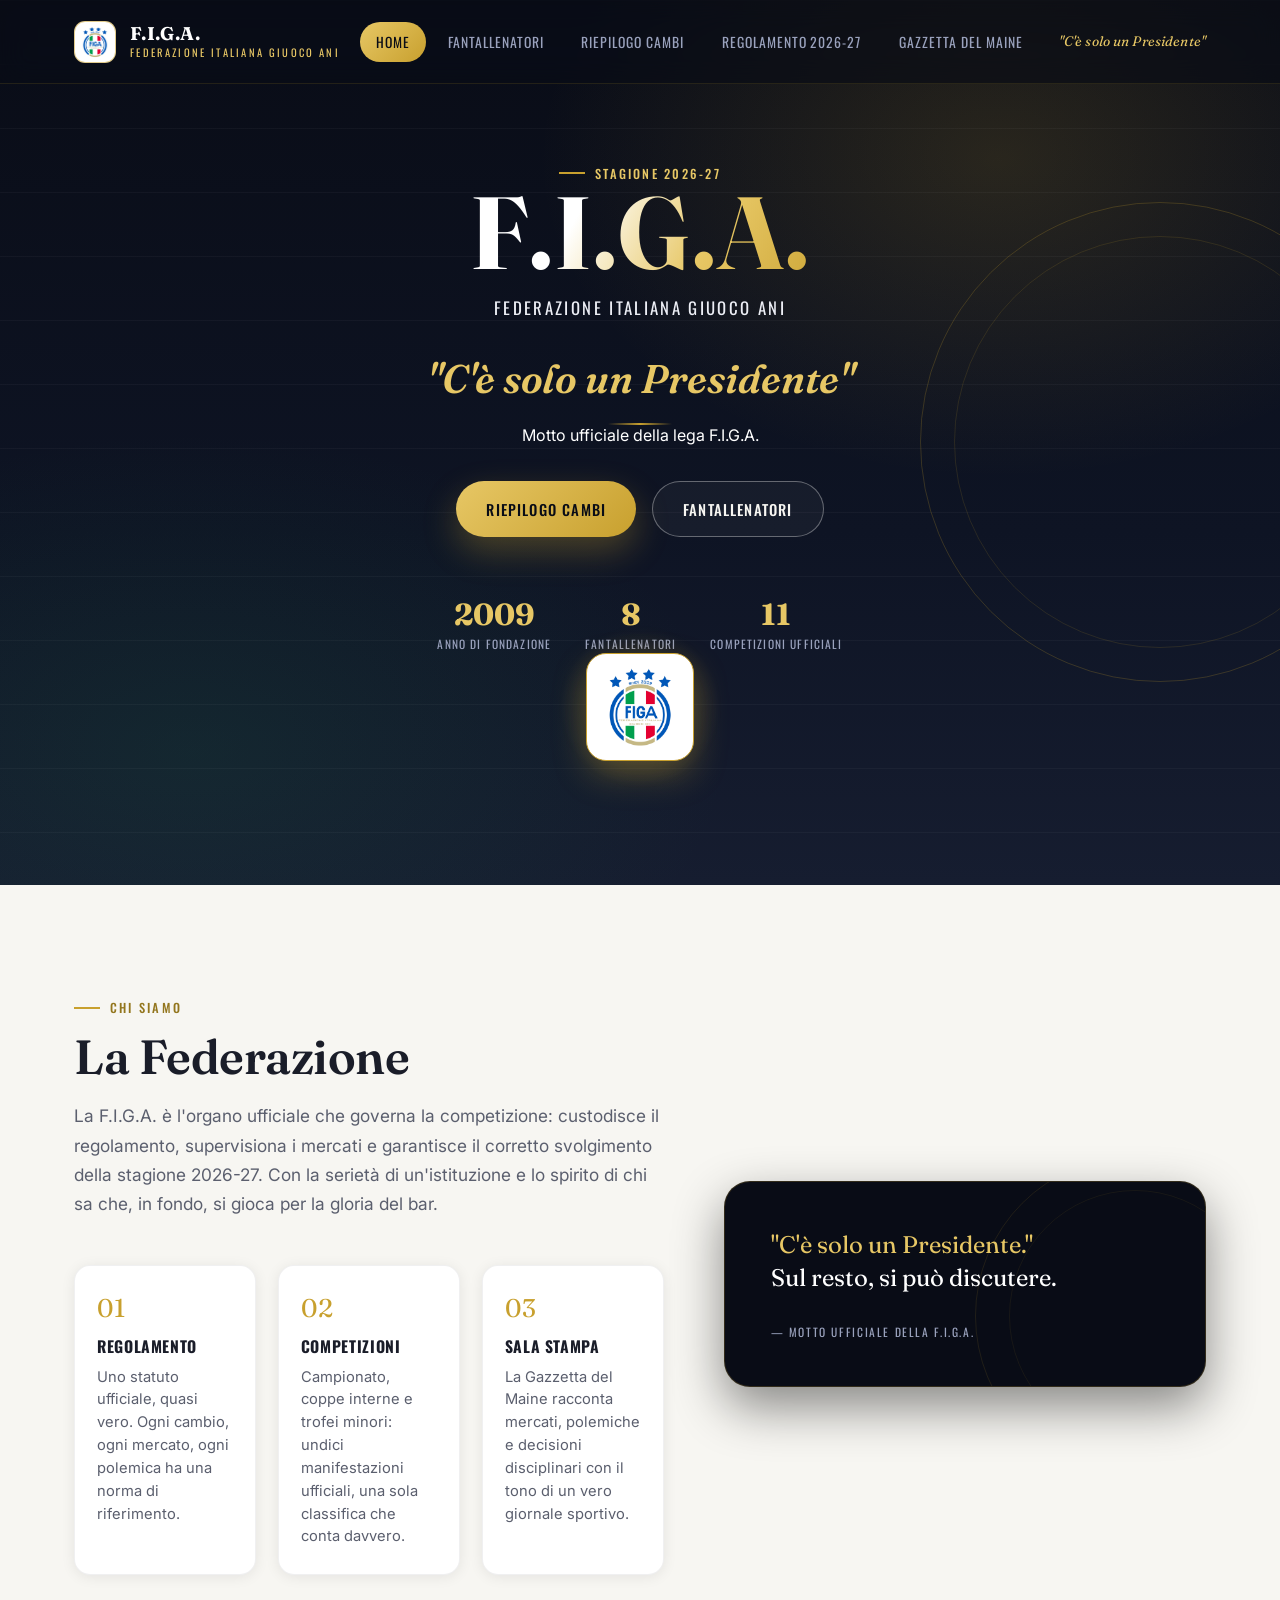
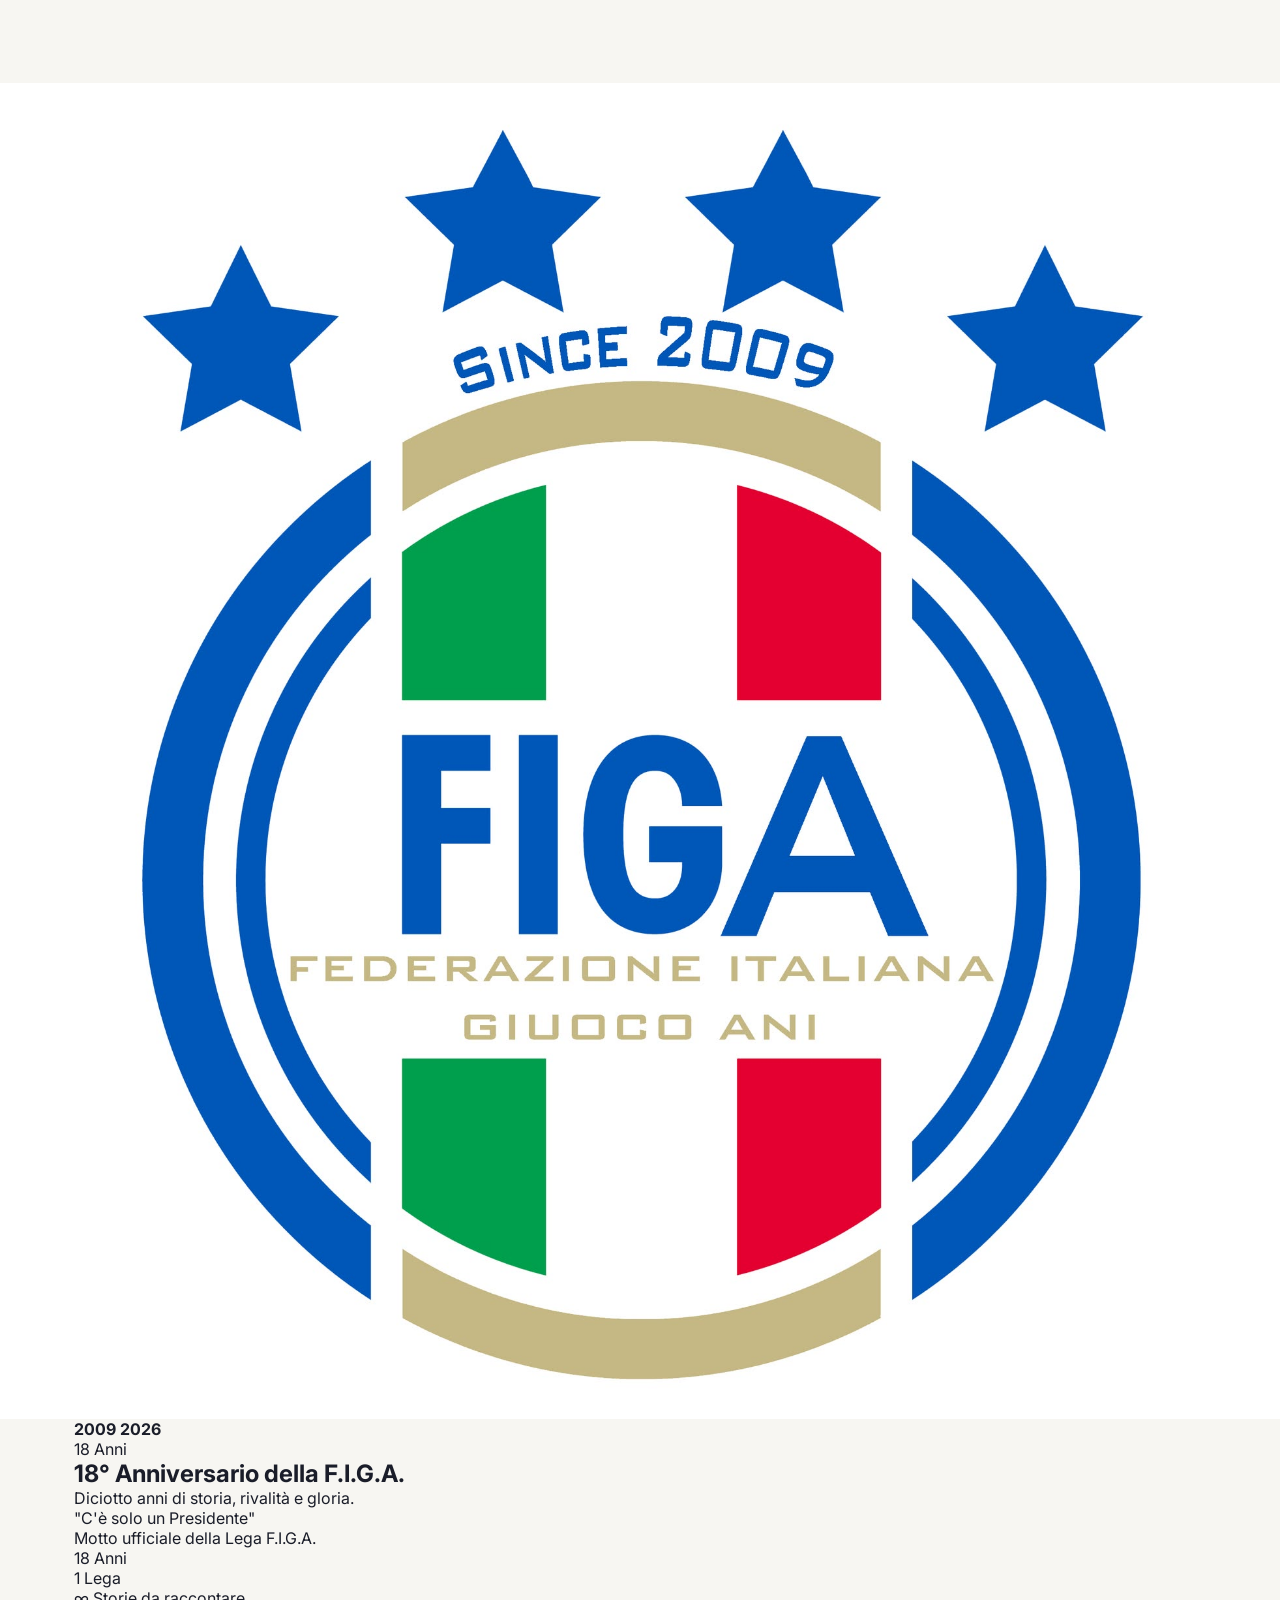
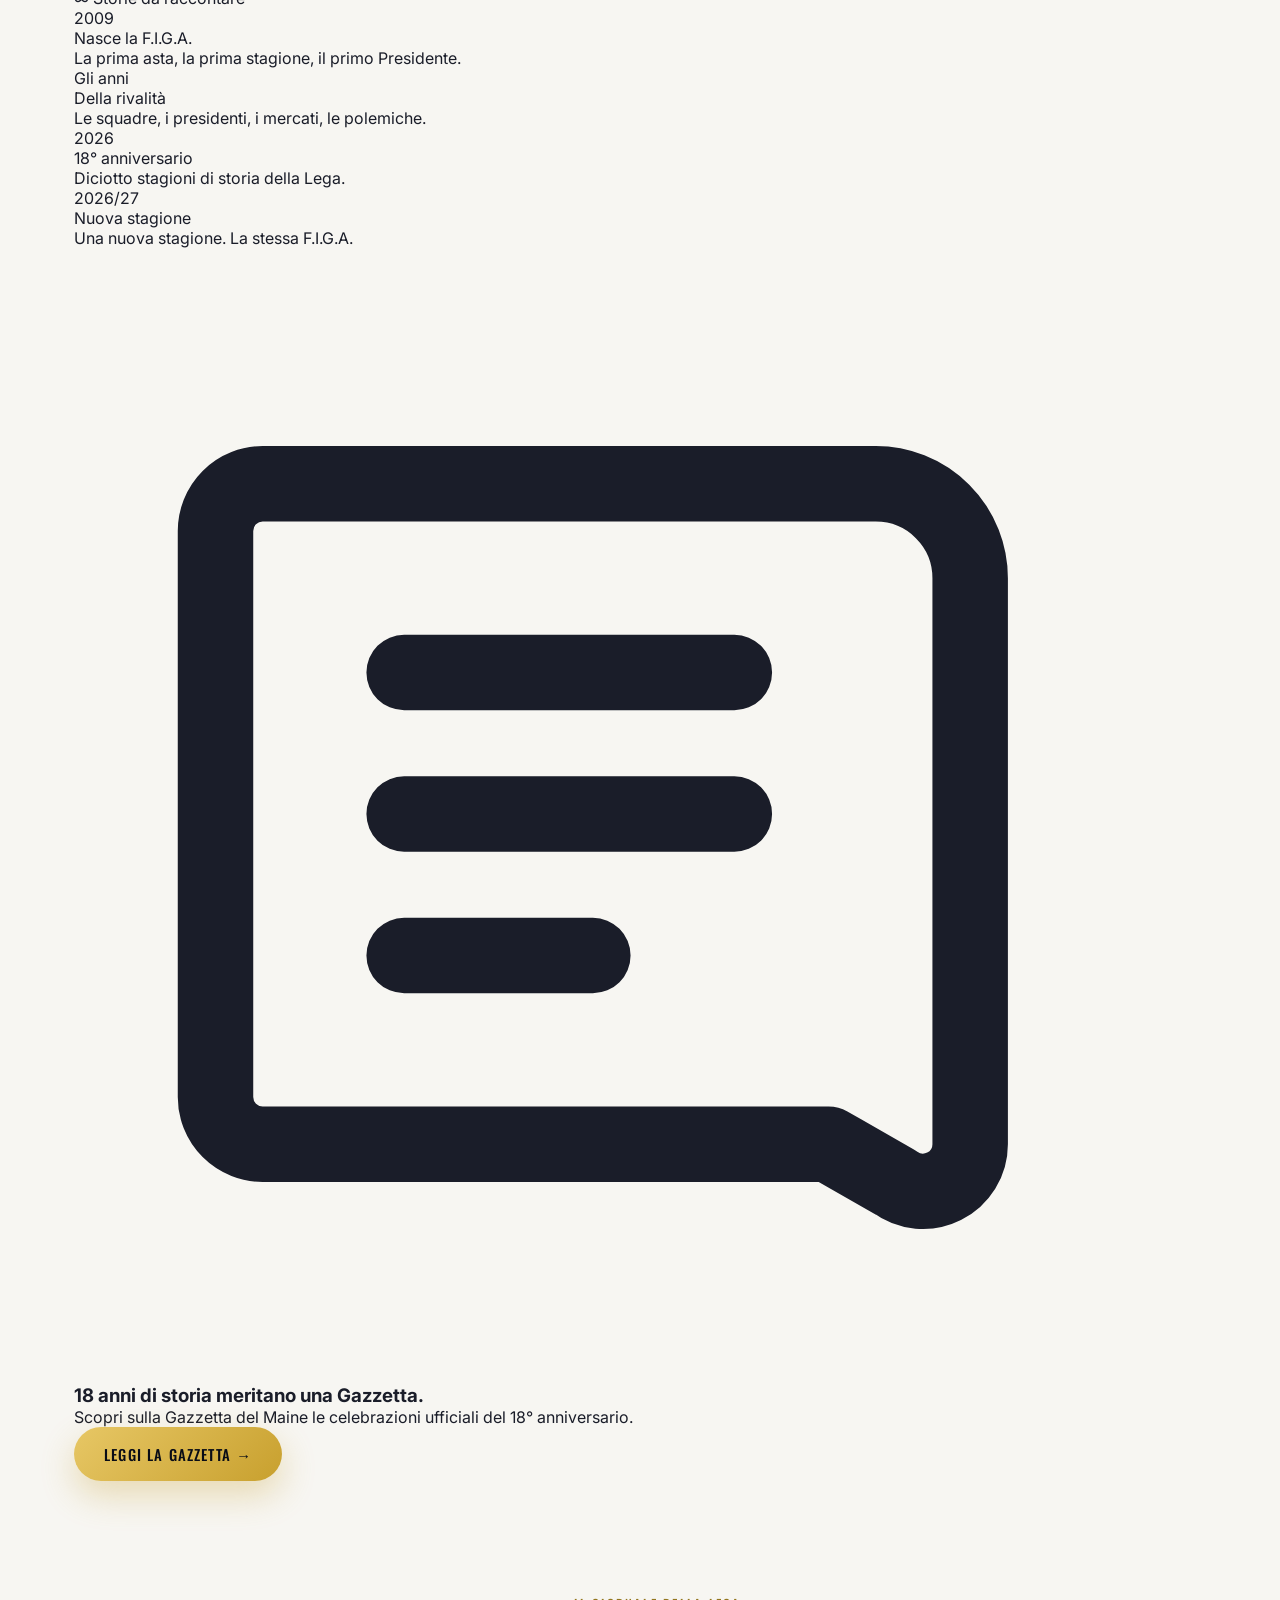
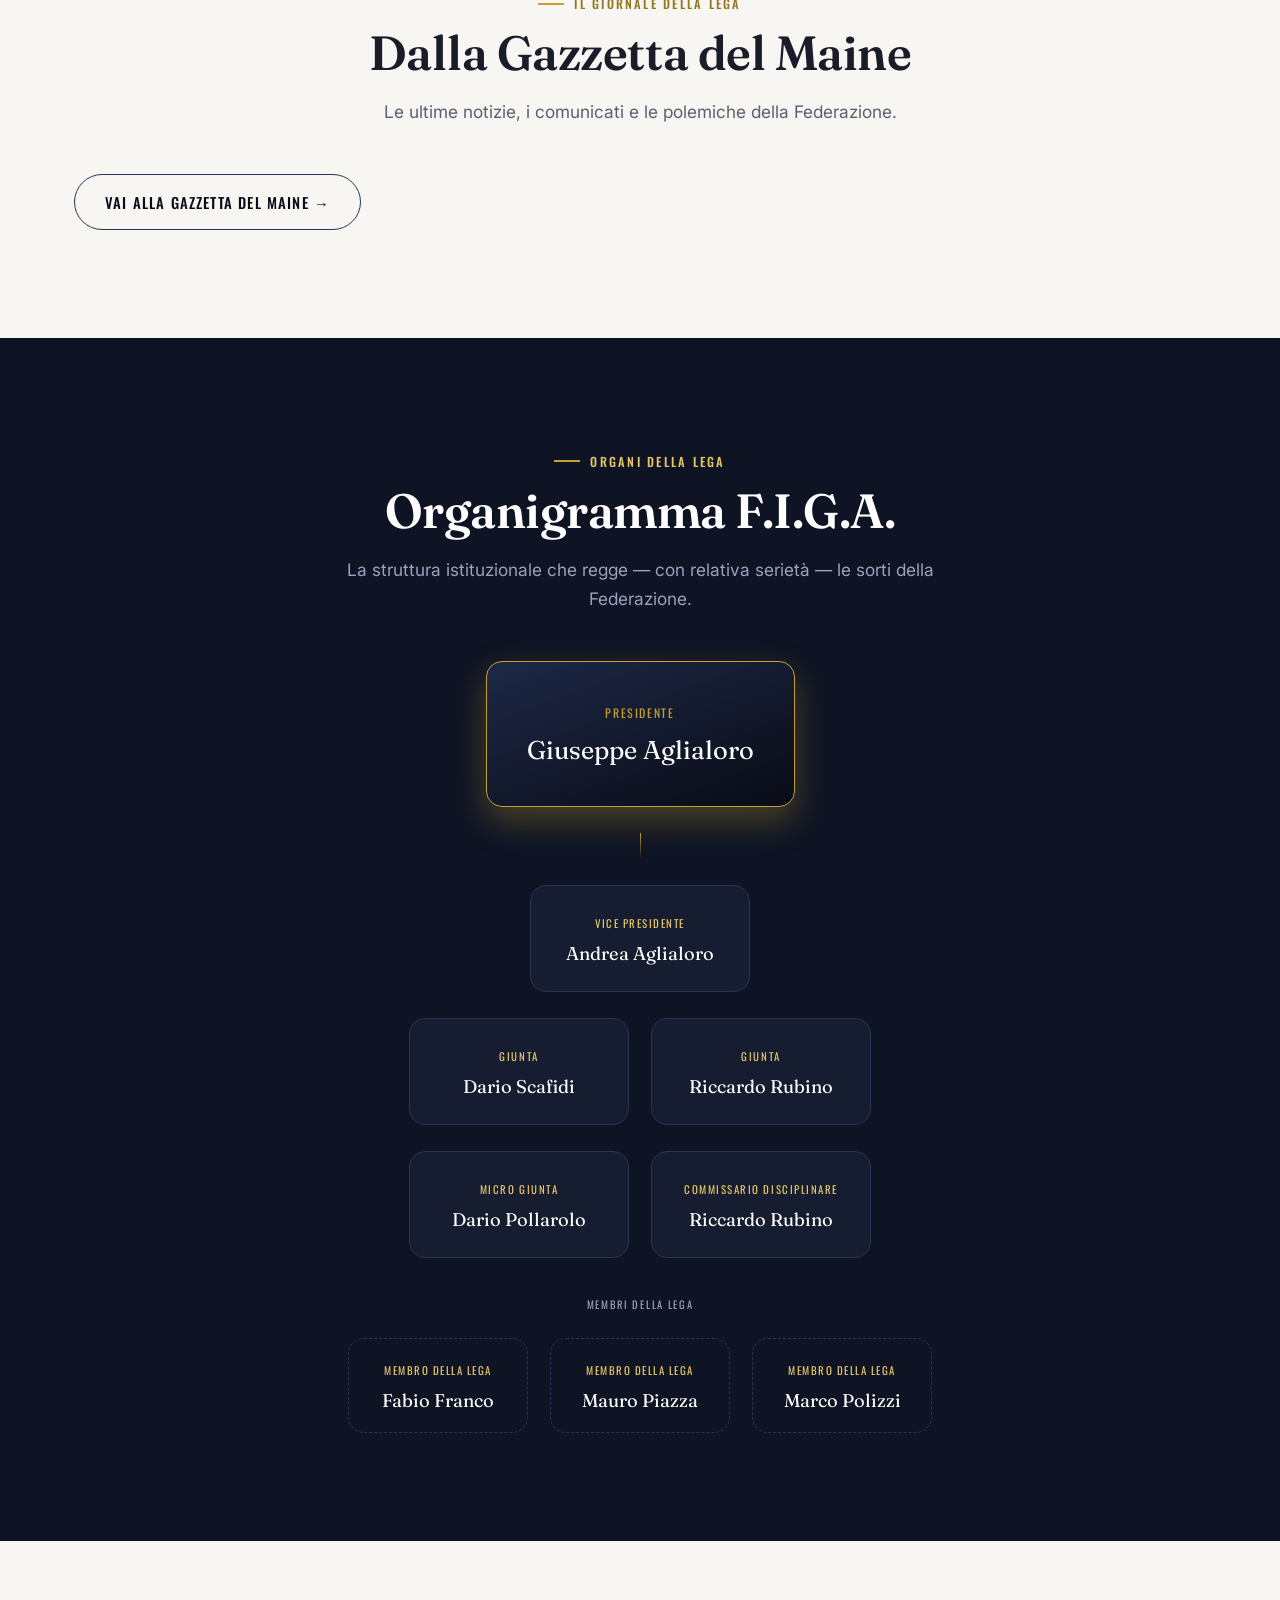
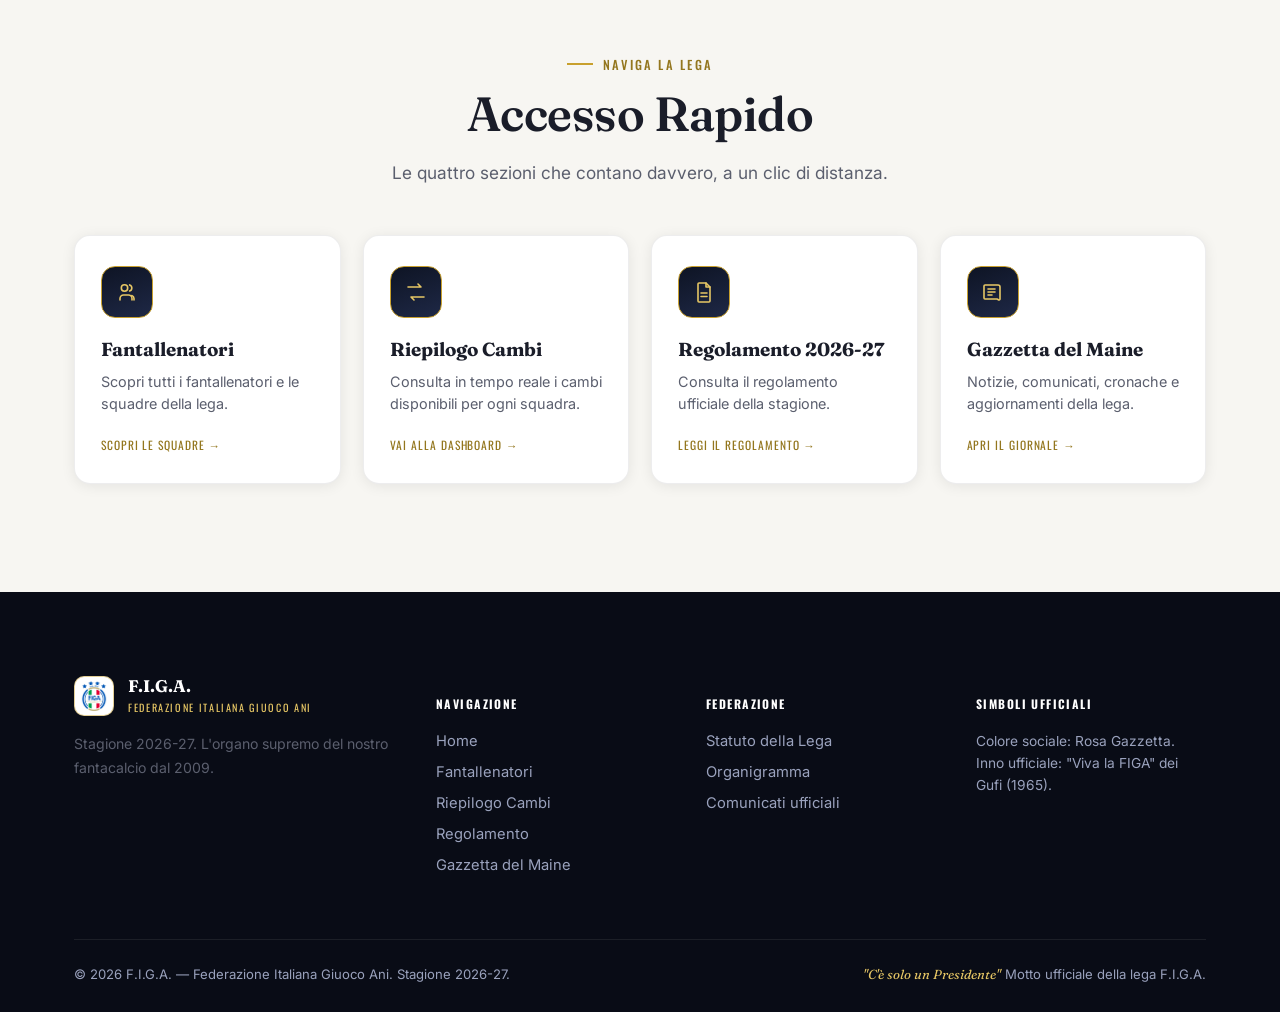
==== commit 7c2813b5: "Add files via upload" ====
--- a/index.html
+++ b/index.html
@@ -57,31 +57,37 @@
   <section class="hero">
     <div class="sigillo hero-sigillo" aria-hidden="true"></div>
     <div class="container hero-inner">
-      <div class="hero-logo-wrap">
-        <span class="hero-logo"><img src="image/logo.jpg" alt="Stemma ufficiale F.I.G.A."></span>
-      </div>
-
-      <h1 class="hero-title">F.I.G.A.</h1>
-      <p class="hero-subtitle">Federazione Italiana Giuoco Ani</p>
-      <p class="hero-motto">"C'è solo un Presidente"</p>
-
-      <div class="hero-actions">
-        <a href="cambi.html" class="btn btn-oro">Riepilogo Cambi</a>
-        <a href="fantallenatori.html" class="btn btn-ghost">Fantallenatori</a>
-      </div>
-
-      <div class="hero-stats">
-        <div class="hero-stat">
-          <strong>2009</strong>
-          <span>Anno di fondazione</span>
-        </div>
-        <div class="hero-stat">
-          <strong>8</strong>
-          <span>Fantallenatori</span>
-        </div>
-        <div class="hero-stat">
-          <strong>11</strong>
-          <span>Competizioni ufficiali</span>
+      <div class="hero-testo">
+        <span class="eyebrow eyebrow--light hero-eyebrow">Stagione 2026-27</span>
+        <h1 class="hero-title">F.I.G.A.</h1>
+        <p class="hero-subtitle">Federazione Italiana Giuoco Ani</p>
+        <p class="hero-motto">"C'è solo un Presidente"</p>
+        <p class="hero-motto-label">Motto ufficiale della lega F.I.G.A.</p>
+
+        <div class="hero-actions">
+          <a href="cambi.html" class="btn btn-oro">Riepilogo Cambi</a>
+          <a href="fantallenatori.html" class="btn btn-ghost">Fantallenatori</a>
+        </div>
+
+        <div class="hero-stats">
+          <div class="hero-stat">
+            <strong>2009</strong>
+            <span>Anno di fondazione</span>
+          </div>
+          <div class="hero-stat">
+            <strong>8</strong>
+            <span>Fantallenatori</span>
+          </div>
+          <div class="hero-stat">
+            <strong>11</strong>
+            <span>Competizioni ufficiali</span>
+          </div>
+        </div>
+      </div>
+
+      <div class="hero-logo-col">
+        <div class="hero-logo-wrap">
+          <span class="hero-logo"><img src="image/logo.jpg" alt="Stemma ufficiale F.I.G.A."></span>
         </div>
       </div>
     </div>
@@ -132,6 +138,100 @@
     </div>
   </section>
 
+  <!-- 18° ANNIVERSARIO / HALL OF FAME -->
+  <section class="anniversario">
+    <img class="anniversario-watermark" src="image/logo.jpg" alt="" aria-hidden="true">
+    <div class="container anniversario-inner">
+
+      <div class="anniversario-date-riga">
+        <strong>2009</strong>
+        <span class="anniversario-date-linea" aria-hidden="true"></span>
+        <strong>2026</strong>
+      </div>
+
+      <div class="anniversario-cifra">
+        <span class="numero">18</span>
+        <span class="parola">Anni</span>
+      </div>
+
+      <h2 class="anniversario-titolo">18° Anniversario della F.I.G.A.</h2>
+      <p class="anniversario-tagline">Diciotto anni di storia, rivalità e gloria.</p>
+
+      <p class="anniversario-motto">"C'è solo un Presidente"</p>
+      <p class="anniversario-motto-label">Motto ufficiale della Lega F.I.G.A.</p>
+
+      <div class="stat-blocchi reveal">
+        <div class="stat-blocco">
+          <span class="numero">18</span>
+          <span class="etichetta">Anni</span>
+        </div>
+        <div class="stat-blocco">
+          <span class="numero">1</span>
+          <span class="etichetta">Lega</span>
+        </div>
+        <div class="stat-blocco">
+          <span class="numero">∞</span>
+          <span class="etichetta">Storie da raccontare</span>
+        </div>
+      </div>
+
+      <div class="timeline reveal">
+        <div class="timeline-linea" aria-hidden="true"></div>
+        <div class="timeline-righe">
+          <div class="timeline-tappa">
+            <div class="anno">2009</div>
+            <div class="titolo">Nasce la F.I.G.A.</div>
+            <p>La prima asta, la prima stagione, il primo Presidente.</p>
+          </div>
+          <div class="timeline-tappa">
+            <div class="anno">Gli anni</div>
+            <div class="titolo">Della rivalità</div>
+            <p>Le squadre, i presidenti, i mercati, le polemiche.</p>
+          </div>
+          <div class="timeline-tappa">
+            <div class="anno">2026</div>
+            <div class="titolo">18° anniversario</div>
+            <p>Diciotto stagioni di storia della Lega.</p>
+          </div>
+          <div class="timeline-tappa">
+            <div class="anno">2026/27</div>
+            <div class="titolo">Nuova stagione</div>
+            <p>Una nuova stagione. La stessa F.I.G.A.</p>
+          </div>
+        </div>
+      </div>
+
+      <div class="gazzetta-cta reveal">
+        <span class="gazzetta-cta-icona" aria-hidden="true">
+          <svg viewBox="0 0 24 24" fill="none" stroke="currentColor" stroke-width="1.6" stroke-linecap="round" stroke-linejoin="round"><path d="M4 5h13a2 2 0 0 1 2 2v12a1 1 0 0 1-1.6.8L16 19H4a1 1 0 0 1-1-1V6a1 1 0 0 1 1-1Z"/><path d="M7 9h7M7 12h7M7 15h4"/></svg>
+        </span>
+        <div>
+          <h3>18 anni di storia meritano una Gazzetta.</h3>
+          <p>Scopri sulla Gazzetta del Maine le celebrazioni ufficiali del 18° anniversario.</p>
+          <a href="gazzetta.html" class="btn btn-oro">Leggi la Gazzetta →</a>
+        </div>
+      </div>
+
+    </div>
+  </section>
+
+  <!-- DALLA GAZZETTA DEL MAINE -->
+  <section class="section-pad">
+    <div class="container">
+      <div class="section-head center reveal">
+        <span class="eyebrow">Il giornale della Lega</span>
+        <h2 class="section-title">Dalla Gazzetta del Maine</h2>
+        <p class="section-lede">Le ultime notizie, i comunicati e le polemiche della Federazione.</p>
+      </div>
+
+      <div class="news-grid" data-home-news></div>
+
+      <div class="news-sezione-foot">
+        <a href="gazzetta.html" class="btn btn-scuro">Vai alla Gazzetta del Maine →</a>
+      </div>
+    </div>
+  </section>
+
   <!-- ORGANIGRAMMA -->
   <section class="section-pad section-scura">
     <div class="container">
@@ -210,37 +310,37 @@
       <div class="accesso-grid">
         <a href="fantallenatori.html" class="accesso-card reveal">
           <span class="accesso-icona" aria-hidden="true">
-            <svg viewBox="0 0 24 24" fill="none" stroke="currentColor" stroke-width="1.6" stroke-linecap="round" stroke-linejoin="round"><path d="M17 20v-1.5a3.5 3.5 0 0 0-3.5-3.5h-5A3.5 3.5 0 0 0 5 18.5V20"/><circle cx="9.5" cy="8" r="3.2"/><path d="M19 20v-1.5a3.2 3.2 0 0 0-2.2-3"/><path d="M14.6 4.9a3.2 3.2 0 0 1 0 6.1"/></svg>
+            <svg width="22" height="22" viewBox="0 0 24 24" fill="none" stroke="currentColor" stroke-width="1.6" stroke-linecap="round" stroke-linejoin="round"><path d="M17 20v-1.5a3.5 3.5 0 0 0-3.5-3.5h-5A3.5 3.5 0 0 0 5 18.5V20"/><circle cx="9.5" cy="8" r="3.2"/><path d="M19 20v-1.5a3.2 3.2 0 0 0-2.2-3"/><path d="M14.6 4.9a3.2 3.2 0 0 1 0 6.1"/></svg>
           </span>
           <h4>Fantallenatori</h4>
-          <p>Le otto squadre della Lega e i rispettivi allenatori.</p>
+          <p>Scopri tutti i fantallenatori e le squadre della lega.</p>
           <span class="accesso-link">Scopri le squadre →</span>
         </a>
 
         <a href="cambi.html" class="accesso-card reveal">
           <span class="accesso-icona" aria-hidden="true">
-            <svg viewBox="0 0 24 24" fill="none" stroke="currentColor" stroke-width="1.6" stroke-linecap="round" stroke-linejoin="round"><path d="M4 7h13l-3-3"/><path d="M20 17H7l3 3"/></svg>
+            <svg width="22" height="22" viewBox="0 0 24 24" fill="none" stroke="currentColor" stroke-width="1.6" stroke-linecap="round" stroke-linejoin="round"><path d="M4 7h13l-3-3"/><path d="M20 17H7l3 3"/></svg>
           </span>
           <h4>Riepilogo Cambi</h4>
-          <p>Cambi disponibili ed effettuati, aggiornati in tempo reale.</p>
+          <p>Consulta in tempo reale i cambi disponibili per ogni squadra.</p>
           <span class="accesso-link">Vai alla dashboard →</span>
         </a>
 
         <a href="regolamento.html" class="accesso-card reveal">
           <span class="accesso-icona" aria-hidden="true">
-            <svg viewBox="0 0 24 24" fill="none" stroke="currentColor" stroke-width="1.6" stroke-linecap="round" stroke-linejoin="round"><path d="M7 3h7l4 4v14a1 1 0 0 1-1 1H7a1 1 0 0 1-1-1V4a1 1 0 0 1 1-1Z"/><path d="M14 3v4h4"/><path d="M9 13h6M9 16.5h6"/></svg>
+            <svg width="22" height="22" viewBox="0 0 24 24" fill="none" stroke="currentColor" stroke-width="1.6" stroke-linecap="round" stroke-linejoin="round"><path d="M7 3h7l4 4v14a1 1 0 0 1-1 1H7a1 1 0 0 1-1-1V4a1 1 0 0 1 1-1Z"/><path d="M14 3v4h4"/><path d="M9 13h6M9 16.5h6"/></svg>
           </span>
           <h4>Regolamento 2026-27</h4>
-          <p>Lo statuto ufficiale della Federazione, in un unico PDF.</p>
+          <p>Consulta il regolamento ufficiale della stagione.</p>
           <span class="accesso-link">Leggi il regolamento →</span>
         </a>
 
         <a href="gazzetta.html" class="accesso-card reveal">
           <span class="accesso-icona" aria-hidden="true">
-            <svg viewBox="0 0 24 24" fill="none" stroke="currentColor" stroke-width="1.6" stroke-linecap="round" stroke-linejoin="round"><path d="M4 5h13a2 2 0 0 1 2 2v12a1 1 0 0 1-1.6.8L16 19H4a1 1 0 0 1-1-1V6a1 1 0 0 1 1-1Z"/><path d="M7 9h7M7 12h7M7 15h4"/></svg>
+            <svg width="22" height="22" viewBox="0 0 24 24" fill="none" stroke="currentColor" stroke-width="1.6" stroke-linecap="round" stroke-linejoin="round"><path d="M4 5h13a2 2 0 0 1 2 2v12a1 1 0 0 1-1.6.8L16 19H4a1 1 0 0 1-1-1V6a1 1 0 0 1 1-1Z"/><path d="M7 9h7M7 12h7M7 15h4"/></svg>
           </span>
           <h4>Gazzetta del Maine</h4>
-          <p>Mercato, polemiche e comunicati della Sala Stampa.</p>
+          <p>Notizie, comunicati, cronache e aggiornamenti della lega.</p>
           <span class="accesso-link">Apri il giornale →</span>
         </a>
       </div>
@@ -293,11 +393,16 @@
 
     <div class="footer-bottom">
       <span>© 2026 F.I.G.A. — Federazione Italiana Giuoco Ani. Stagione 2026-27.</span>
-      <span class="motto">"C'è solo un Presidente"</span>
+      <span class="motto-blocco">
+        <span class="motto">"C'è solo un Presidente"</span>
+        <span class="motto-label">Motto ufficiale della lega F.I.G.A.</span>
+      </span>
     </div>
   </div>
 </footer>
 
+<script src="js/news-data.js"></script>
+<script src="js/news.js"></script>
 <script src="js/main.js"></script>
 </body>
 </html>
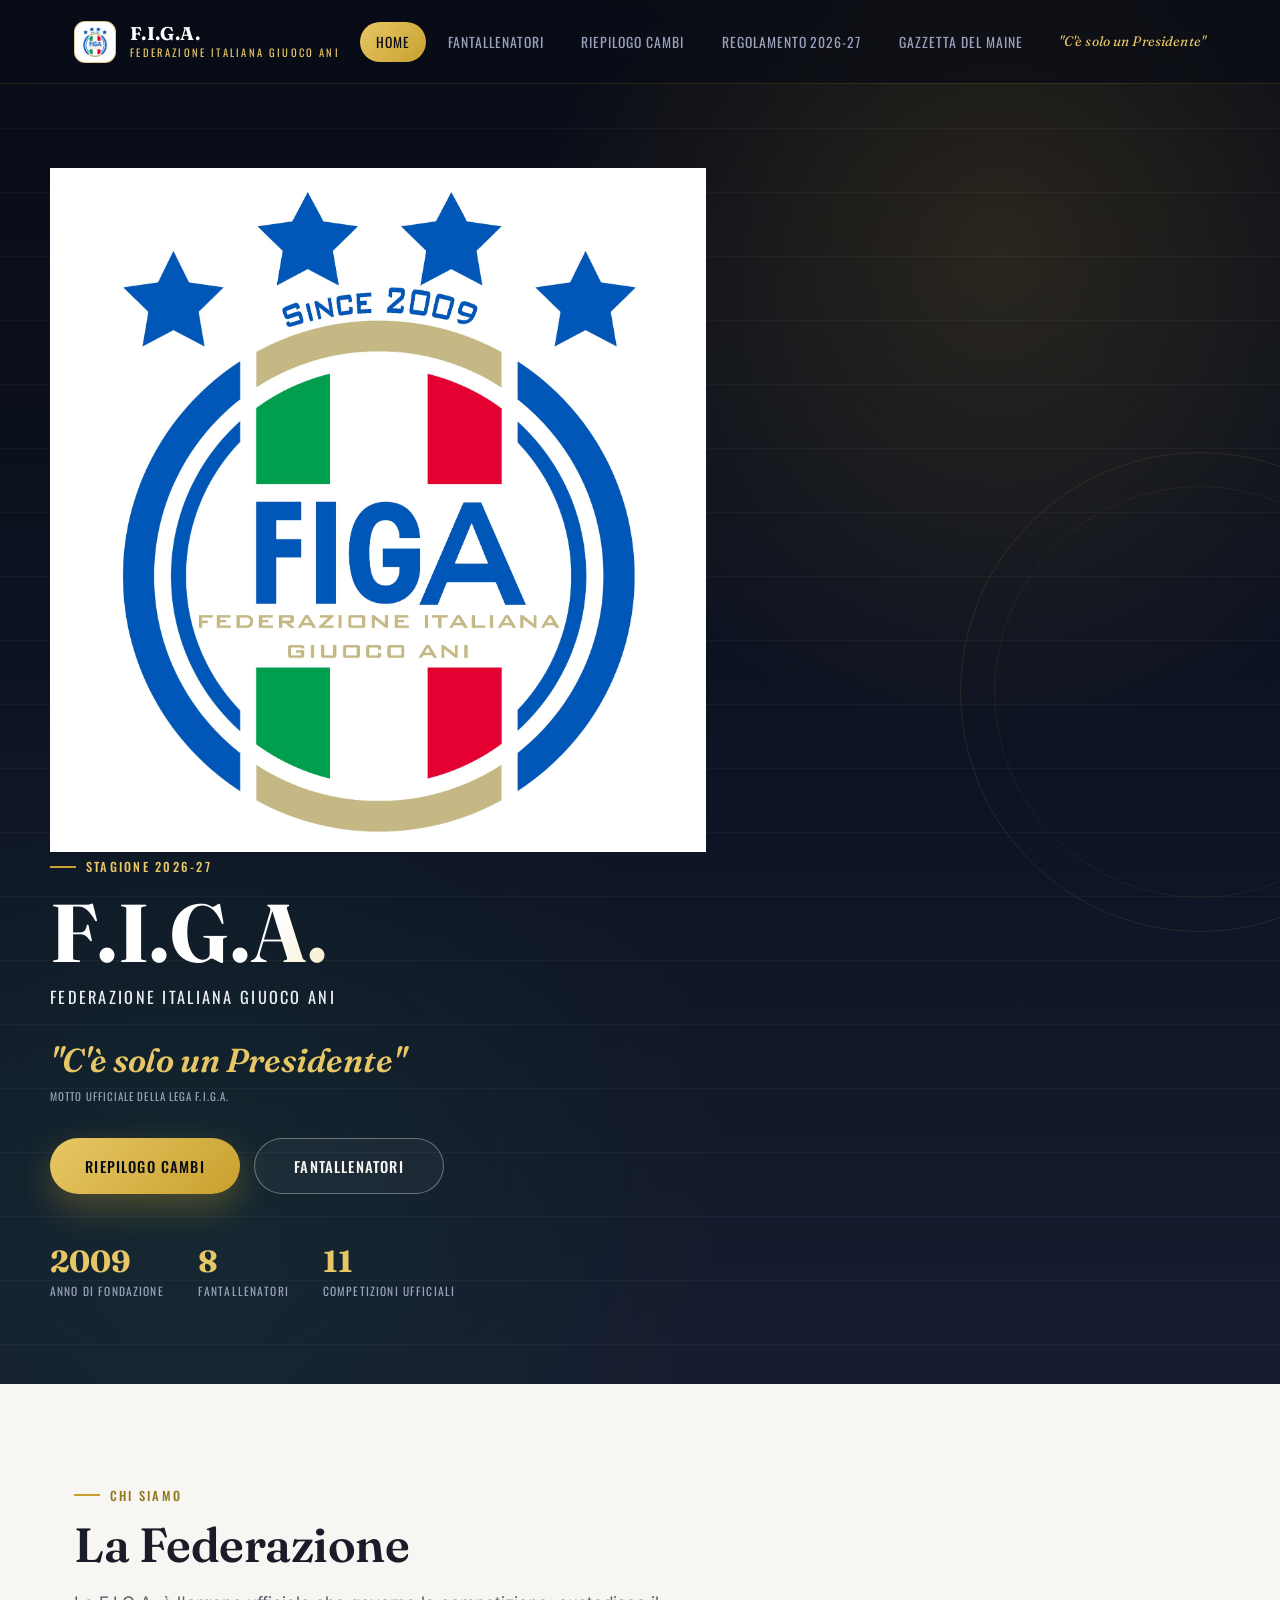
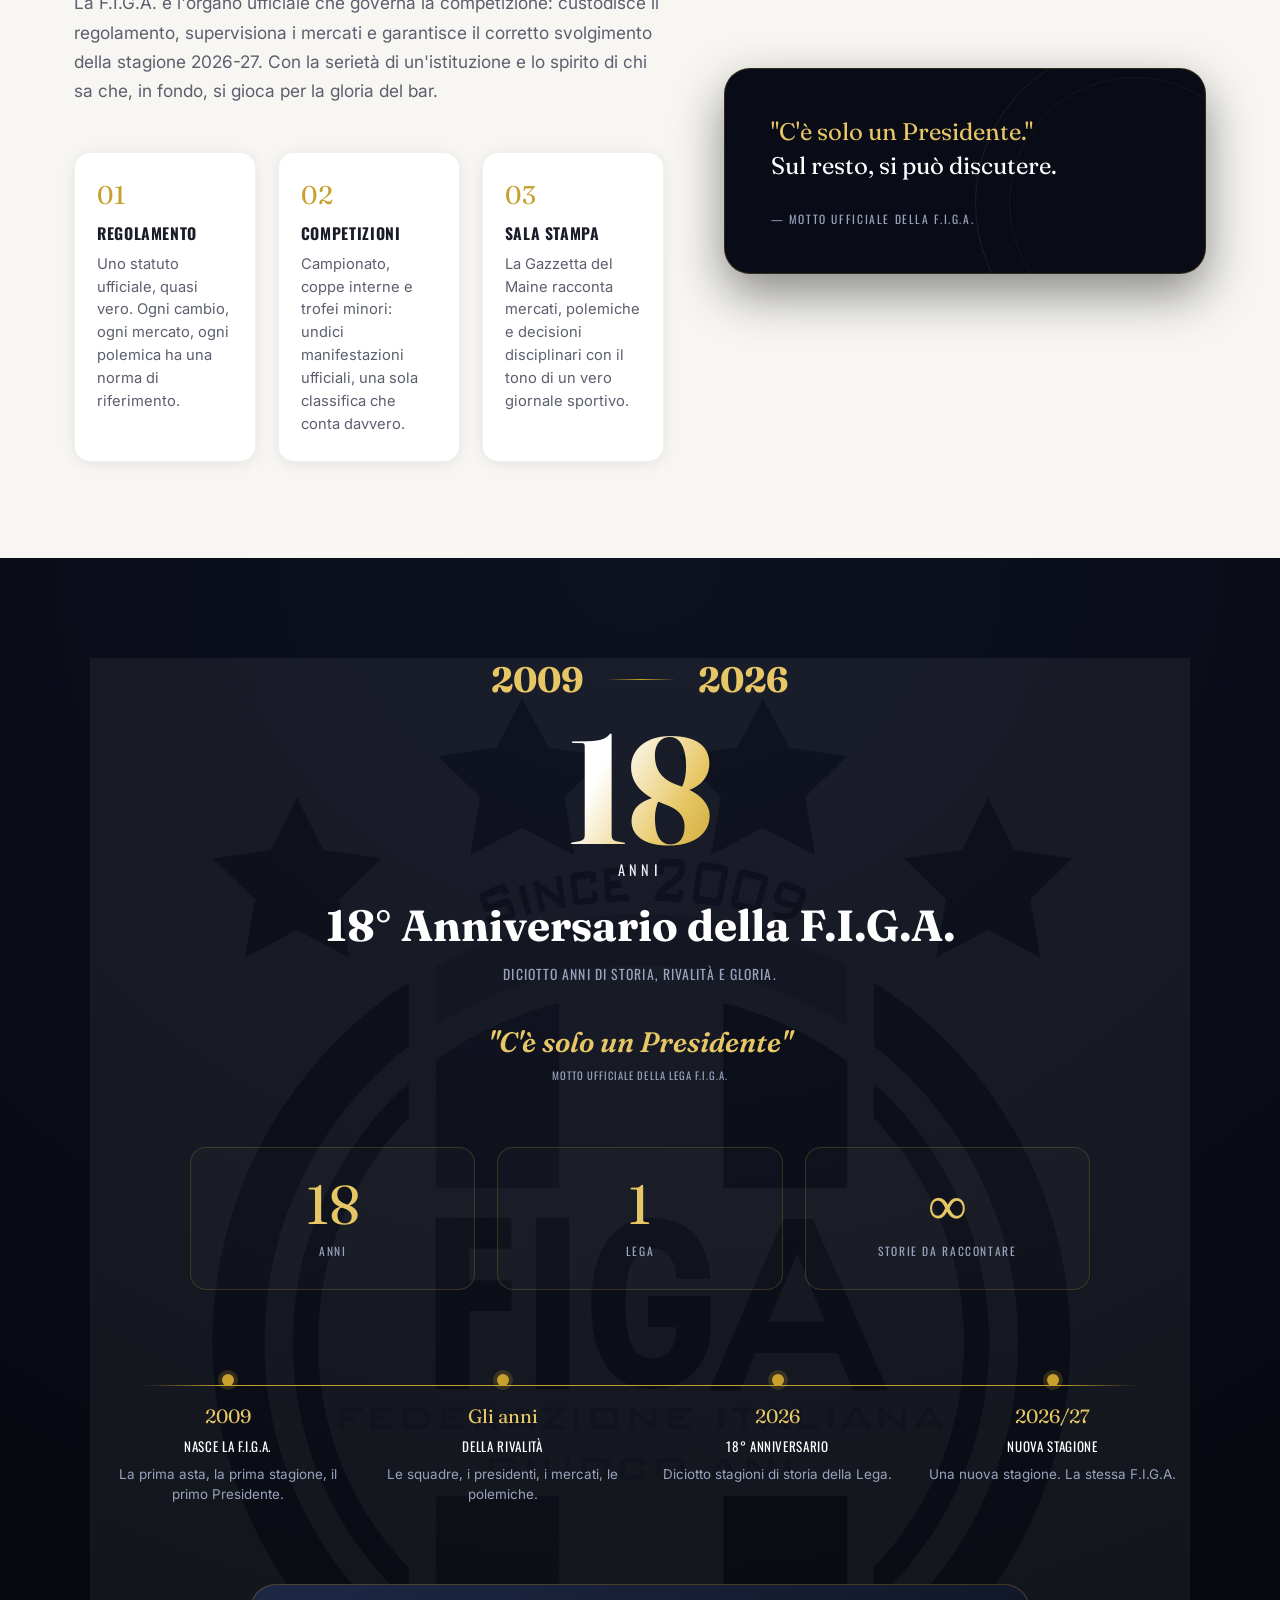
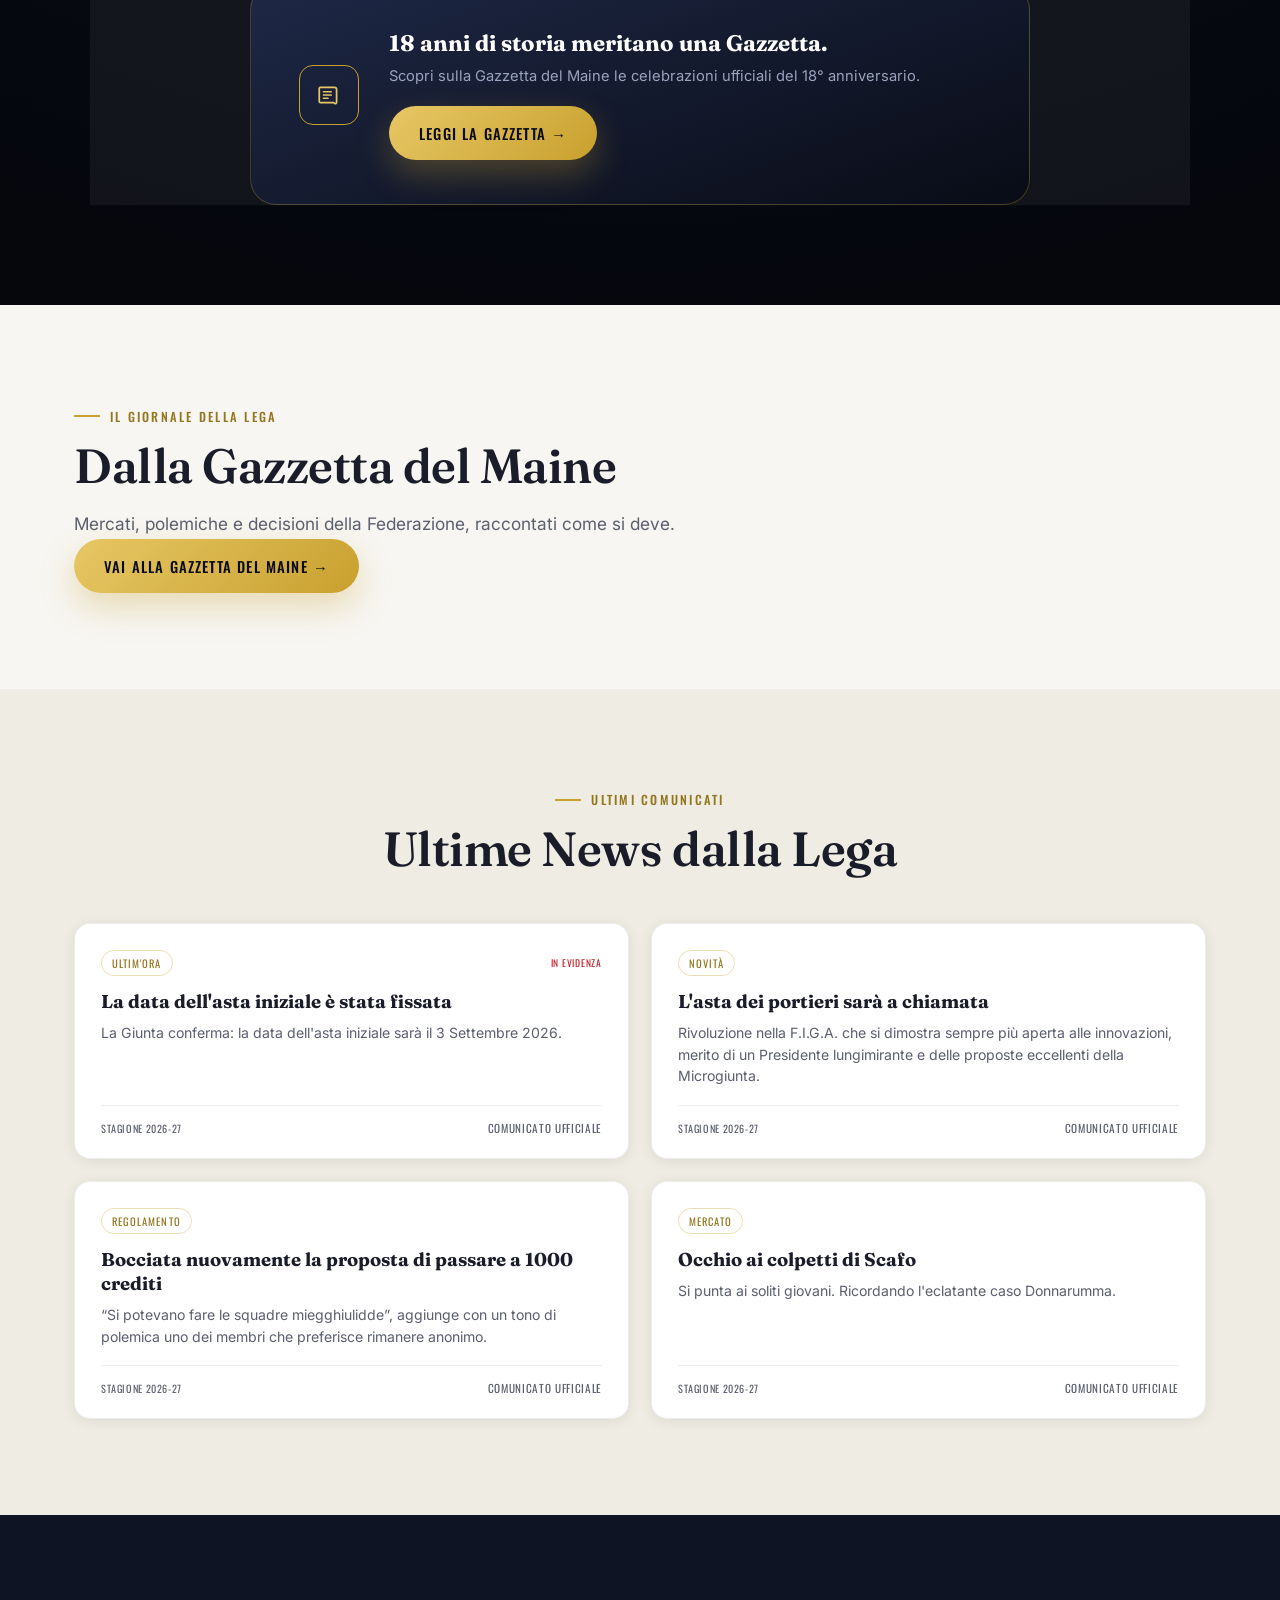
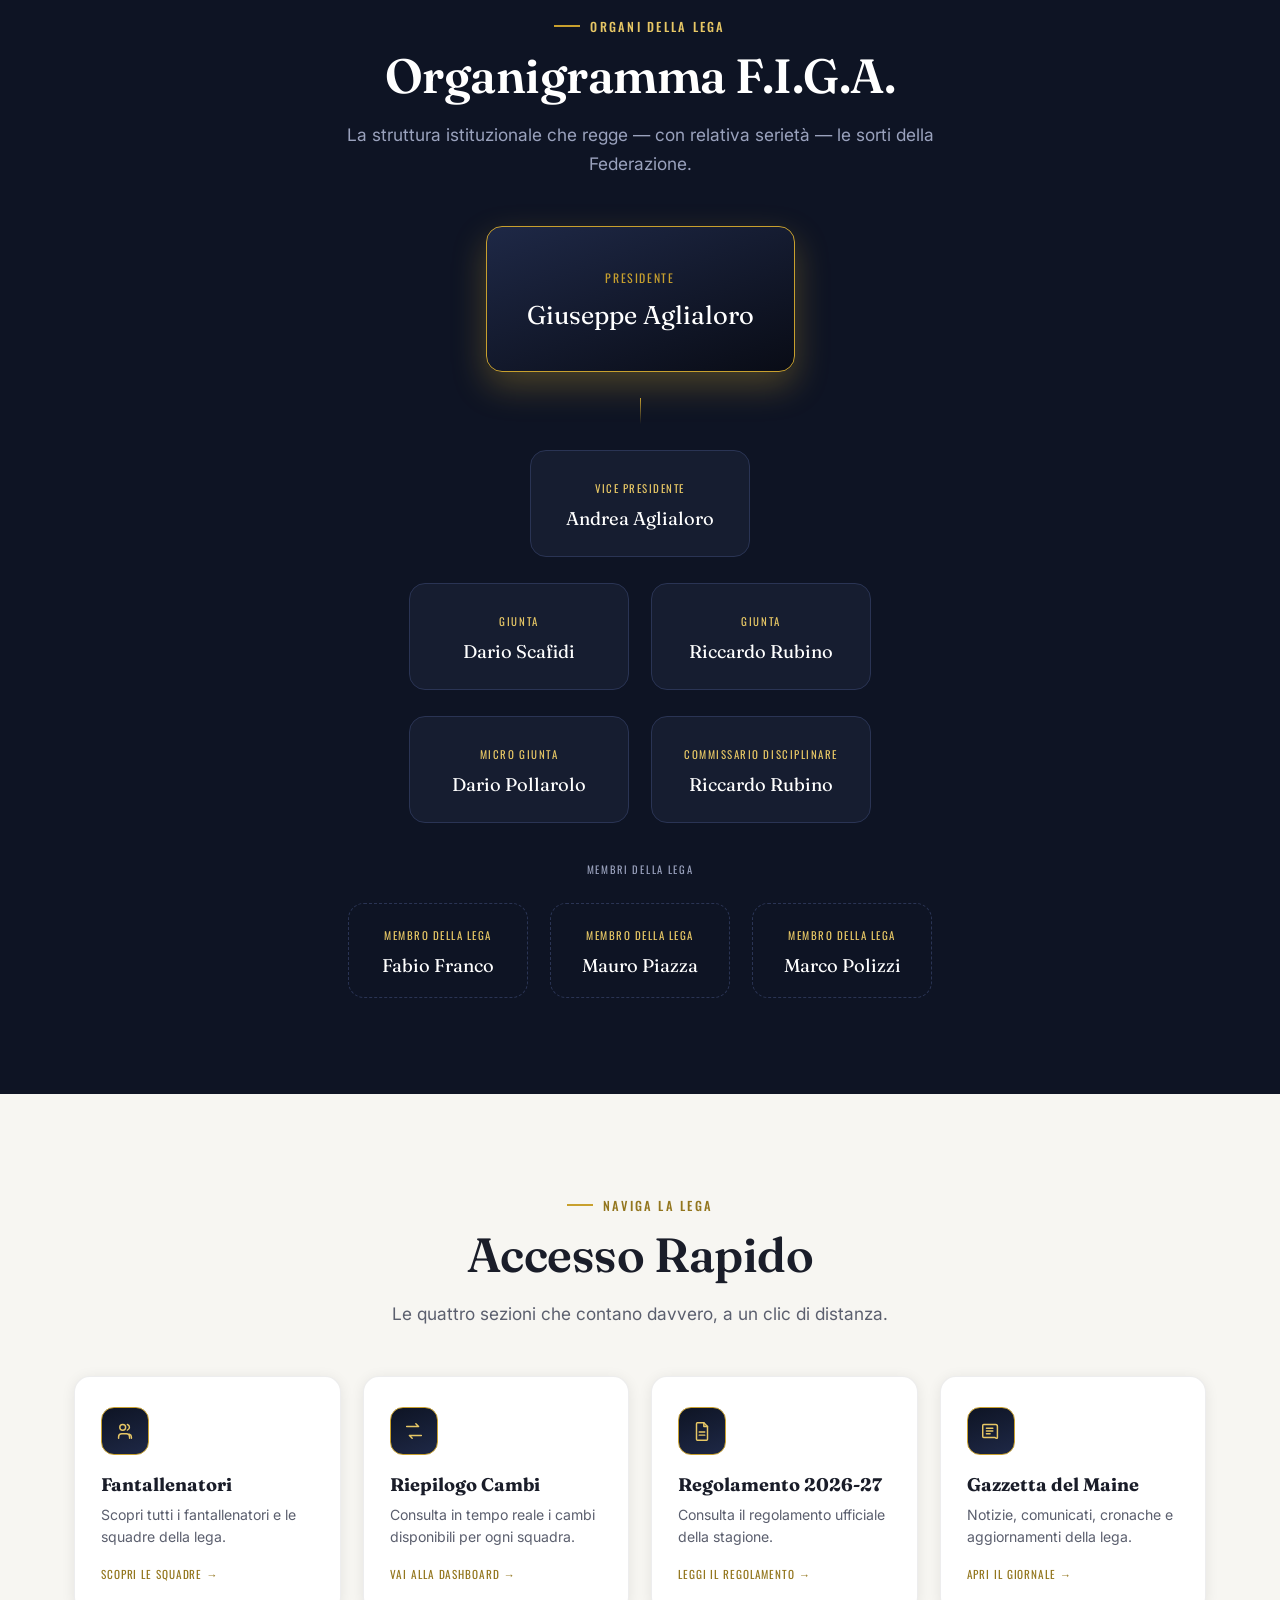
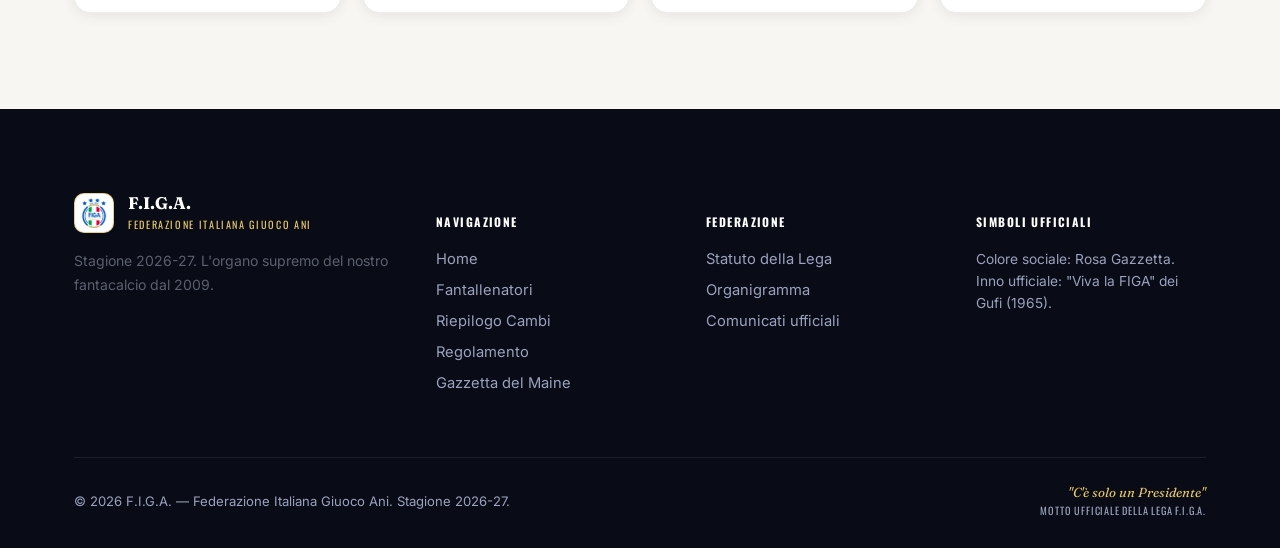
==== commit 843b49dd: "Add files via upload" ====
--- a/index.html
+++ b/index.html
@@ -58,8 +58,14 @@
     <div class="sigillo hero-sigillo" aria-hidden="true"></div>
     <div class="container hero-inner">
       <div class="hero-testo">
-        <span class="eyebrow eyebrow--light hero-eyebrow">Stagione 2026-27</span>
-        <h1 class="hero-title">F.I.G.A.</h1>
+        <div class="hero-brand-row">
+          <span class="hero-logo-small"><img src="image/logo.jpg" alt="Stemma F.I.G.A."></span>
+          <div>
+            <span class="eyebrow eyebrow--light hero-eyebrow">Stagione 2026-27</span>
+            <h1 class="hero-title">F.I.G.A.</h1>
+          </div>
+        </div>
+
         <p class="hero-subtitle">Federazione Italiana Giuoco Ani</p>
         <p class="hero-motto">"C'è solo un Presidente"</p>
         <p class="hero-motto-label">Motto ufficiale della lega F.I.G.A.</p>
@@ -82,12 +88,6 @@
             <strong>11</strong>
             <span>Competizioni ufficiali</span>
           </div>
-        </div>
-      </div>
-
-      <div class="hero-logo-col">
-        <div class="hero-logo-wrap">
-          <span class="hero-logo"><img src="image/logo.jpg" alt="Stemma ufficiale F.I.G.A."></span>
         </div>
       </div>
     </div>
@@ -216,19 +216,26 @@
   </section>
 
   <!-- DALLA GAZZETTA DEL MAINE -->
-  <section class="section-pad">
+  <section class="section-pad gazzetta-invito">
+    <div class="container">
+      <div class="gazzetta-invito-box reveal">
+        <span class="eyebrow">Il giornale della Lega</span>
+        <h2 class="section-title">Dalla Gazzetta del Maine</h2>
+        <p class="section-lede">Mercati, polemiche e decisioni della Federazione, raccontati come si deve.</p>
+        <a href="gazzetta.html" class="btn btn-oro">Vai alla Gazzetta del Maine →</a>
+      </div>
+    </div>
+  </section>
+
+  <!-- ULTIME NEWS DALLA LEGA -->
+  <section class="section-pad section-crema">
     <div class="container">
       <div class="section-head center reveal">
-        <span class="eyebrow">Il giornale della Lega</span>
-        <h2 class="section-title">Dalla Gazzetta del Maine</h2>
-        <p class="section-lede">Le ultime notizie, i comunicati e le polemiche della Federazione.</p>
+        <span class="eyebrow">Ultimi comunicati</span>
+        <h2 class="section-title">Ultime News dalla Lega</h2>
       </div>
 
       <div class="news-grid" data-home-news></div>
-
-      <div class="news-sezione-foot">
-        <a href="gazzetta.html" class="btn btn-scuro">Vai alla Gazzetta del Maine →</a>
-      </div>
     </div>
   </section>
 
--- a/css/style.css
+++ b/css/style.css
@@ -297,14 +297,26 @@
   height: var(--header-h);
   display: flex;
   align-items: center;
+  border-bottom: 1px solid rgba(200, 160, 46, 0.14);
+}
+
+/* Il blur vive in uno pseudo-elemento, non sull'header stesso: applicare
+   backdrop-filter direttamente su .site-header lo trasformerebbe in un nuovo
+   "containing block" per i suoi discendenti position:fixed — compreso il
+   menu mobile — facendolo collassare ad altezza zero. Isolare il filtro qui
+   evita il problema alla radice, mantenendo lo stesso effetto visivo. */
+.site-header::before {
+  content: "";
+  position: absolute;
+  inset: 0;
+  z-index: -1;
   background: rgba(9, 12, 22, 0.68);
   backdrop-filter: blur(14px) saturate(140%);
   -webkit-backdrop-filter: blur(14px) saturate(140%);
-  border-bottom: 1px solid rgba(200, 160, 46, 0.14);
-  transition: background 0.3s ease, border-color 0.3s ease;
-}
-
-.site-header.is-scrolled {
+  transition: background 0.3s ease;
+}
+
+.site-header.is-scrolled::before {
   background: rgba(9, 12, 22, 0.92);
 }
 
@@ -446,7 +458,6 @@
 /* -- 7. HERO -------------------------------------------------------------- */
 .hero {
   position: relative;
-  min-height: 92vh;
   display: flex;
   align-items: center;
   padding-top: var(--header-h);
@@ -469,10 +480,10 @@
 
 .hero-sigillo {
   position: absolute;
-  right: -120px;
+  right: -160px;
   top: 50%;
   transform: translateY(-50%);
-  opacity: 0.9;
+  opacity: 0.55;
   animation: girare 90s linear infinite;
 }
 
@@ -484,37 +495,45 @@
 .hero-inner {
   position: relative;
   z-index: 2;
-  display: flex;
-  flex-direction: column;
-  align-items: center;
-  text-align: center;
-  padding: 74px 0 90px;
+  display: grid;
+  grid-template-columns: 1.15fr 0.85fr;
+  align-items: center;
+  gap: 40px;
+  padding: 84px 0;
+}
+
+.hero-eyebrow {
+  margin-bottom: 18px;
+}
+
+.hero-logo-col {
+  display: flex;
+  justify-content: center;
 }
 
 .hero-logo-wrap {
   position: relative;
-  margin-bottom: 34px;
 }
 
 .hero-logo-wrap::before {
   content: "";
   position: absolute;
-  inset: -30px;
+  inset: -14%;
   border-radius: 50%;
-  background: radial-gradient(circle, rgba(200, 160, 46, 0.28), transparent 68%);
+  background: radial-gradient(circle, rgba(200, 160, 46, 0.24), transparent 68%);
   filter: blur(2px);
 }
 
 .hero-logo {
   position: relative;
-  width: 108px;
-  height: 108px;
-  border-radius: 20px;
+  width: clamp(220px, 22vw, 300px);
+  height: clamp(220px, 22vw, 300px);
+  border-radius: 28px;
   overflow: hidden;
   border: 1.5px solid var(--c-oro);
   box-shadow: var(--shadow-oro);
   background: var(--c-bianco-puro);
-  padding: 12px;
+  padding: 8%;
   display: flex;
   align-items: center;
   justify-content: center;
@@ -529,7 +548,7 @@
 .hero-title {
   font-family: var(--font-display);
   font-weight: 700;
-  font-size: clamp(3rem, 9vw, 6.4rem);
+  font-size: clamp(3.4rem, 6.4vw, 5.6rem);
   line-height: 0.96;
   letter-spacing: 0.01em;
   background: linear-gradient(120deg, #ffffff 35%, var(--c-oro-chiaro) 65%, var(--c-oro) 100%);
@@ -542,9 +561,9 @@
   font-family: var(--font-sport);
   text-transform: uppercase;
   letter-spacing: 0.14em;
-  font-size: clamp(0.86rem, 1.6vw, 1.05rem);
+  font-size: clamp(0.86rem, 1.3vw, 1.02rem);
   color: var(--c-testo-chiaro);
-  margin-top: 14px;
+  margin-top: 12px;
   font-weight: 400;
 }
 
@@ -552,37 +571,36 @@
   font-family: var(--font-display);
   font-style: italic;
   font-weight: 600;
-  font-size: clamp(1.6rem, 3.4vw, 2.5rem);
+  font-size: clamp(1.5rem, 2.6vw, 2.1rem);
   color: var(--c-oro-chiaro);
+  margin-top: 30px;
+}
+
+.hero-motto-label {
+  font-family: var(--font-sport);
+  text-transform: uppercase;
+  letter-spacing: 0.1em;
+  font-size: 0.68rem;
+  color: var(--c-testo-muto);
+  margin-top: 8px;
+}
+
+.hero-actions {
+  display: flex;
+  flex-wrap: wrap;
+  gap: 14px;
   margin-top: 34px;
-  position: relative;
-  padding-bottom: 22px;
-}
-
-.hero-motto::after {
-  content: "";
-  position: absolute;
-  bottom: 0;
-  left: 50%;
-  transform: translateX(-50%);
-  width: 64px;
-  height: 2px;
-  background: linear-gradient(90deg, transparent, var(--c-oro), transparent);
-}
-
-.hero-actions {
-  display: flex;
-  flex-wrap: wrap;
-  justify-content: center;
-  gap: 16px;
-  margin-top: 36px;
+}
+
+.hero-actions .btn {
+  flex: 0 0 auto;
+  min-width: 190px;
 }
 
 .hero-stats {
   display: flex;
-  justify-content: center;
   gap: 34px;
-  margin-top: 58px;
+  margin-top: 48px;
   flex-wrap: wrap;
 }
 
@@ -607,7 +625,7 @@
 }
 
 .section-pad {
-  padding: 108px 0;
+  padding: 96px 0;
 }
 
 .section-scura {
@@ -801,6 +819,8 @@
   display: grid;
   grid-template-columns: repeat(4, 1fr);
   gap: 22px;
+  max-width: 1160px;
+  margin: 0 auto;
 }
 
 .accesso-card {
@@ -821,10 +841,15 @@
   border-color: rgba(200, 160, 46, 0.4);
 }
 
+/* Blocco icona: dimensione fissa e non negoziabile del contenitore. */
 .accesso-icona {
-  width: 52px;
-  height: 52px;
-  border-radius: 14px;
+  width: 48px;
+  height: 48px;
+  min-width: 48px;
+  min-height: 48px;
+  max-width: 48px;
+  max-height: 48px;
+  border-radius: 13px;
   background: linear-gradient(160deg, var(--c-notte-2), var(--c-antracite-2));
   border: 1px solid var(--c-oro);
   display: flex;
@@ -832,30 +857,42 @@
   justify-content: center;
   color: var(--c-oro-chiaro);
   flex: none;
-}
-
-.accesso-icona svg { width: 24px; height: 24px; }
+  overflow: hidden;
+}
+
+/* Regola difensiva: qualunque icona (svg o img) dentro .accesso-icona resta
+   sempre a dimensione fissa, indipendentemente da eventuali regole globali
+   su img/svg altrove nel foglio di stile. */
+.accesso-icona svg,
+.accesso-icona img {
+  width: 22px !important;
+  height: 22px !important;
+  max-width: 22px !important;
+  max-height: 22px !important;
+  flex: none;
+  display: block;
+}
 
 .accesso-card h4 {
   font-family: var(--font-display);
-  font-size: 1.18rem;
-  margin-top: 20px;
+  font-size: 1.14rem;
+  margin-top: 18px;
 }
 
 .accesso-card p {
-  font-size: 0.9rem;
+  font-size: 0.88rem;
   color: var(--c-testo-scuro-muto);
   line-height: 1.55;
-  margin-top: 10px;
+  margin-top: 8px;
   flex-grow: 1;
 }
 
 .accesso-link {
-  margin-top: 20px;
+  margin-top: 18px;
   font-family: var(--font-sport);
   text-transform: uppercase;
   letter-spacing: 0.08em;
-  font-size: 0.72rem;
+  font-size: 0.7rem;
   color: var(--c-oro-scuro);
   display: inline-flex;
   align-items: center;
@@ -976,10 +1013,30 @@
   gap: 10px;
 }
 
+.motto-blocco {
+  display: flex;
+  flex-direction: column;
+  align-items: flex-end;
+  text-align: right;
+}
+
 .footer-bottom .motto {
   font-family: var(--font-display);
   font-style: italic;
   color: var(--c-oro-chiaro);
+}
+
+.motto-label {
+  font-family: var(--font-sport);
+  text-transform: uppercase;
+  letter-spacing: 0.08em;
+  font-size: 0.64rem;
+  color: var(--c-testo-muto);
+  margin-top: 3px;
+}
+
+@media (max-width: 620px) {
+  .motto-blocco { align-items: flex-start; text-align: left; }
 }
 
 /* -- 13. REVEAL ON SCROLL -----------------------------------------------------*/
@@ -1038,7 +1095,10 @@
     padding: 14px 30px;
   }
 
-  .hero-inner { grid-template-columns: 1fr; padding-bottom: 64px; }
+  .hero-inner { grid-template-columns: 1fr; padding-bottom: 64px; text-align: center; }
+  .hero-logo-col { order: -1; margin-bottom: 8px; }
+  .hero-actions { justify-content: center; }
+  .hero-stats { justify-content: center; }
   .hero-sigillo { display: none; }
   .og-card--presidente { min-width: 0; width: 100%; }
   .cta-banner { flex-direction: column; align-items: flex-start; }
@@ -1773,3 +1833,576 @@
 @media (max-width: 420px) {
   .squadre-grid { grid-template-columns: 1fr; }
 }
+
+/* ==========================================================================
+   21. ANNIVERSARIO / HALL OF FAME (Home)
+   ========================================================================== */
+.anniversario {
+  position: relative;
+  background: radial-gradient(120% 100% at 50% 0%, #0d1120 0%, var(--c-notte) 55%, #05070d 100%);
+  color: var(--c-bianco-puro);
+  overflow: hidden;
+  padding: 100px 0;
+}
+
+.anniversario-watermark {
+  position: absolute;
+  top: 50%;
+  left: 50%;
+  width: min(1100px, 140vw);
+  transform: translate(-50%, -50%);
+  opacity: 0.05;
+  pointer-events: none;
+  filter: grayscale(1);
+}
+
+.anniversario-inner {
+  position: relative;
+  z-index: 1;
+}
+
+.anniversario-date-riga {
+  display: flex;
+  align-items: center;
+  justify-content: center;
+  gap: 22px;
+  font-family: var(--font-display);
+  font-size: clamp(1.6rem, 3vw, 2.2rem);
+  color: var(--c-testo-muto);
+}
+
+.anniversario-date-riga strong {
+  color: var(--c-oro-chiaro);
+}
+
+.anniversario-date-linea {
+  width: 70px;
+  height: 1px;
+  background: linear-gradient(90deg, transparent, var(--c-oro), transparent);
+}
+
+.anniversario-cifra {
+  text-align: center;
+  margin-top: 24px;
+}
+
+.anniversario-cifra .numero {
+  font-family: var(--font-display);
+  font-weight: 700;
+  font-size: clamp(5rem, 14vw, 9.5rem);
+  line-height: 0.85;
+  background: linear-gradient(120deg, #ffffff 30%, var(--c-oro-chiaro) 70%, var(--c-oro) 100%);
+  -webkit-background-clip: text;
+  background-clip: text;
+  color: transparent;
+}
+
+.anniversario-cifra .parola {
+  display: block;
+  font-family: var(--font-sport);
+  text-transform: uppercase;
+  letter-spacing: 0.3em;
+  font-size: 0.9rem;
+  color: var(--c-testo-chiaro);
+  margin-top: 4px;
+}
+
+.anniversario-titolo {
+  text-align: center;
+  font-family: var(--font-display);
+  font-size: clamp(1.8rem, 3.4vw, 2.8rem);
+  margin-top: 18px;
+}
+
+.anniversario-tagline {
+  text-align: center;
+  font-family: var(--font-sport);
+  text-transform: uppercase;
+  letter-spacing: 0.08em;
+  font-size: 0.86rem;
+  color: var(--c-testo-muto);
+  margin-top: 12px;
+}
+
+.anniversario-motto {
+  text-align: center;
+  font-family: var(--font-display);
+  font-style: italic;
+  font-weight: 600;
+  font-size: clamp(1.3rem, 2.2vw, 1.8rem);
+  color: var(--c-oro-chiaro);
+  margin-top: 40px;
+}
+
+.anniversario-motto-label {
+  text-align: center;
+  font-family: var(--font-sport);
+  text-transform: uppercase;
+  letter-spacing: 0.1em;
+  font-size: 0.66rem;
+  color: var(--c-testo-muto);
+  margin-top: 8px;
+}
+
+/* -- statistiche 18 / 1 / infinito -- */
+.stat-blocchi {
+  display: grid;
+  grid-template-columns: repeat(3, 1fr);
+  gap: 22px;
+  max-width: 900px;
+  margin: 64px auto 0;
+}
+
+.stat-blocco {
+  text-align: center;
+  padding: 30px 20px;
+  border: 1px solid rgba(200, 160, 46, 0.22);
+  border-radius: var(--radius-m);
+  background: rgba(255, 255, 255, 0.02);
+}
+
+.stat-blocco .numero {
+  font-family: var(--font-display);
+  font-size: clamp(2.6rem, 4.4vw, 3.4rem);
+  color: var(--c-oro-chiaro);
+  line-height: 1;
+}
+
+.stat-blocco .etichetta {
+  display: block;
+  margin-top: 10px;
+  font-family: var(--font-sport);
+  text-transform: uppercase;
+  letter-spacing: 0.14em;
+  font-size: 0.72rem;
+  color: var(--c-testo-muto);
+}
+
+/* -- timeline storica -- */
+.timeline {
+  margin-top: 84px;
+  position: relative;
+  max-width: 1080px;
+  margin-left: auto;
+  margin-right: auto;
+}
+
+.timeline-linea {
+  position: absolute;
+  top: 11px;
+  left: 4%;
+  right: 4%;
+  height: 1px;
+  background: linear-gradient(90deg, transparent, var(--c-oro) 8%, var(--c-oro) 92%, transparent);
+}
+
+.timeline-righe {
+  display: grid;
+  grid-template-columns: repeat(4, 1fr);
+  gap: 20px;
+  position: relative;
+}
+
+.timeline-tappa {
+  text-align: center;
+  padding-top: 30px;
+  position: relative;
+}
+
+.timeline-tappa::before {
+  content: "";
+  position: absolute;
+  top: 0;
+  left: 50%;
+  transform: translateX(-50%);
+  width: 12px;
+  height: 12px;
+  border-radius: 50%;
+  background: var(--c-oro);
+  box-shadow: 0 0 0 4px rgba(200, 160, 46, 0.2);
+}
+
+.timeline-tappa .anno {
+  font-family: var(--font-display);
+  color: var(--c-oro-chiaro);
+  font-size: 1.2rem;
+}
+
+.timeline-tappa .titolo {
+  font-family: var(--font-sport);
+  text-transform: uppercase;
+  letter-spacing: 0.05em;
+  font-size: 0.82rem;
+  margin-top: 8px;
+  color: var(--c-bianco-puro);
+}
+
+.timeline-tappa p {
+  margin-top: 8px;
+  font-size: 0.84rem;
+  color: var(--c-testo-muto);
+  line-height: 1.5;
+}
+
+/* -- invito editoriale alla Gazzetta -- */
+.gazzetta-cta {
+  margin-top: 80px;
+  max-width: 780px;
+  margin-left: auto;
+  margin-right: auto;
+  background: linear-gradient(160deg, var(--c-antracite-2), var(--c-notte));
+  border: 1px solid rgba(200, 160, 46, 0.3);
+  border-radius: var(--radius-l);
+  padding: 44px 48px;
+  display: flex;
+  align-items: center;
+  gap: 30px;
+}
+
+.gazzetta-cta-icona {
+  flex: none;
+  width: 60px;
+  height: 60px;
+  border-radius: 14px;
+  border: 1px solid var(--c-oro);
+  display: flex;
+  align-items: center;
+  justify-content: center;
+  color: var(--c-oro-chiaro);
+}
+
+.gazzetta-cta-icona svg { width: 26px; height: 26px; max-width: 26px; max-height: 26px; }
+
+.gazzetta-cta h3 {
+  font-family: var(--font-display);
+  font-size: 1.4rem;
+}
+
+.gazzetta-cta p {
+  margin-top: 8px;
+  color: var(--c-testo-muto);
+  font-size: 0.92rem;
+  line-height: 1.55;
+}
+
+.gazzetta-cta .btn { margin-top: 18px; }
+
+@media (max-width: 860px) {
+  .timeline-righe { grid-template-columns: 1fr; gap: 34px; }
+  .timeline-linea { display: none; }
+  .timeline-tappa { padding-top: 0; padding-left: 26px; text-align: left; }
+  .timeline-tappa::before { top: 4px; left: 0; transform: none; }
+  .stat-blocchi { grid-template-columns: 1fr; max-width: 340px; }
+  .anniversario-date-riga { flex-direction: column; gap: 8px; }
+  .anniversario-date-linea { width: 1px; height: 26px; }
+  .gazzetta-cta { flex-direction: column; text-align: center; padding: 34px 26px; }
+}
+
+/* ==========================================================================
+   22. NEWS — card condivise (Home + Gazzetta)
+   ========================================================================== */
+.news-grid {
+  display: grid;
+  grid-template-columns: repeat(2, 1fr);
+  gap: 22px;
+}
+
+.news-card {
+  display: flex;
+  flex-direction: column;
+  background: var(--c-bianco-puro);
+  border-radius: var(--radius-m);
+  padding: 26px 26px 22px;
+  border: 1px solid rgba(9, 12, 22, 0.07);
+  box-shadow: var(--shadow-s);
+  transition: transform 0.3s ease, box-shadow 0.3s ease, border-color 0.3s ease;
+  height: 100%;
+}
+
+a.news-card:hover {
+  transform: translateY(-6px);
+  box-shadow: var(--shadow-m);
+  border-color: rgba(200, 160, 46, 0.4);
+}
+
+.news-card-head {
+  display: flex;
+  align-items: center;
+  justify-content: space-between;
+  gap: 10px;
+}
+
+.news-categoria {
+  font-family: var(--font-sport);
+  text-transform: uppercase;
+  letter-spacing: 0.1em;
+  font-size: 0.66rem;
+  color: var(--c-oro-scuro);
+  border: 1px solid rgba(200, 160, 46, 0.35);
+  padding: 4px 10px;
+  border-radius: var(--radius-pill);
+}
+
+.news-tag-evidenza {
+  font-family: var(--font-sport);
+  text-transform: uppercase;
+  letter-spacing: 0.08em;
+  font-size: 0.6rem;
+  color: var(--c-rosso);
+}
+
+.news-titolo {
+  font-family: var(--font-display);
+  font-size: 1.16rem;
+  line-height: 1.28;
+  margin-top: 14px;
+}
+
+.news-estratto {
+  font-size: 0.88rem;
+  color: var(--c-testo-scuro-muto);
+  line-height: 1.55;
+  margin-top: 8px;
+  flex-grow: 1;
+}
+
+.news-card-foot {
+  display: flex;
+  align-items: center;
+  justify-content: space-between;
+  gap: 10px;
+  margin-top: 18px;
+  padding-top: 14px;
+  border-top: 1px solid rgba(9, 12, 22, 0.07);
+}
+
+.news-data {
+  font-family: var(--font-sport);
+  text-transform: uppercase;
+  letter-spacing: 0.06em;
+  font-size: 0.64rem;
+  color: var(--c-testo-scuro-muto);
+}
+
+.news-link {
+  font-family: var(--font-sport);
+  text-transform: uppercase;
+  letter-spacing: 0.06em;
+  font-size: 0.7rem;
+  color: var(--c-oro-scuro);
+}
+
+.news-link--statica { color: var(--c-testo-scuro-muto); }
+
+.news-sezione-foot {
+  text-align: center;
+  margin-top: 44px;
+}
+
+@media (max-width: 760px) {
+  .news-grid { grid-template-columns: 1fr; }
+}
+
+/* ==========================================================================
+   23. GAZZETTA — articolo in evidenza
+   ========================================================================== */
+.gazzetta-evidenza {
+  background: var(--c-notte);
+  color: var(--c-bianco-puro);
+  border-radius: var(--radius-l);
+  padding: 50px;
+  border: 1px solid rgba(200, 160, 46, 0.25);
+  margin-bottom: 60px;
+}
+
+.evidenza-kicker {
+  font-family: var(--font-sport);
+  text-transform: uppercase;
+  letter-spacing: 0.14em;
+  font-size: 0.74rem;
+  color: var(--c-oro-chiaro);
+}
+
+.evidenza-titolo {
+  font-family: var(--font-display);
+  font-size: clamp(1.8rem, 3.4vw, 2.6rem);
+  margin-top: 14px;
+  line-height: 1.15;
+}
+
+.evidenza-estratto {
+  margin-top: 16px;
+  color: var(--c-testo-muto);
+  max-width: 62ch;
+  line-height: 1.65;
+}
+
+.evidenza-meta {
+  margin-top: 18px;
+  display: flex;
+  gap: 16px;
+  font-family: var(--font-sport);
+  text-transform: uppercase;
+  letter-spacing: 0.08em;
+  font-size: 0.68rem;
+  color: var(--c-testo-muto);
+}
+
+.gazzetta-evidenza .btn { margin-top: 26px; }
+
+/* ==========================================================================
+   24. PAGINA ARTICOLO
+   ========================================================================== */
+.articolo-header {
+  padding: calc(var(--header-h) + 60px) 0 20px;
+  background: linear-gradient(180deg, var(--c-notte), var(--c-notte-2));
+  color: var(--c-bianco-puro);
+}
+
+.articolo-occhiello {
+  font-family: var(--font-sport);
+  text-transform: uppercase;
+  letter-spacing: 0.08em;
+  font-size: 0.76rem;
+  color: var(--c-testo-muto);
+  margin-top: 16px;
+}
+
+.articolo-titolo-principale {
+  font-family: var(--font-display);
+  font-size: clamp(2.2rem, 4.6vw, 3.6rem);
+  line-height: 1.06;
+  margin-top: 10px;
+  max-width: 20ch;
+}
+
+.articolo-meta {
+  margin-top: 22px;
+  padding-bottom: 34px;
+  display: flex;
+  gap: 14px;
+  align-items: center;
+  font-family: var(--font-sport);
+  text-transform: uppercase;
+  letter-spacing: 0.06em;
+  font-size: 0.72rem;
+  color: var(--c-testo-muto);
+}
+
+.articolo-autore { color: var(--c-oro-chiaro); }
+.puntino-sep { opacity: 0.5; }
+
+.articolo-corpo {
+  max-width: 720px;
+  margin: 0 auto;
+  padding: 60px 0;
+  font-size: 1.06rem;
+  line-height: 1.85;
+  color: #262a36;
+}
+
+.articolo-corpo p { margin-bottom: 22px; }
+.articolo-corpo p:first-of-type { font-size: 1.16rem; }
+
+.articolo-nav {
+  max-width: 900px;
+  margin: 0 auto;
+  display: grid;
+  grid-template-columns: 1fr auto 1fr;
+  gap: 16px;
+  align-items: stretch;
+  padding-bottom: 70px;
+}
+
+.articolo-nav-link {
+  display: flex;
+  flex-direction: column;
+  gap: 6px;
+  padding: 18px 20px;
+  border-radius: var(--radius-m);
+  border: 1px solid rgba(9, 12, 22, 0.1);
+  font-size: 0.86rem;
+}
+
+.articolo-nav-link span {
+  font-family: var(--font-sport);
+  text-transform: uppercase;
+  letter-spacing: 0.06em;
+  font-size: 0.64rem;
+  color: var(--c-testo-scuro-muto);
+}
+
+.articolo-nav-link strong {
+  font-family: var(--font-display);
+  font-size: 0.98rem;
+}
+
+.articolo-nav-next { text-align: right; align-items: flex-end; }
+.articolo-nav-disabilitato { opacity: 0.4; }
+
+.articolo-nav-torna {
+  align-self: center;
+  text-align: center;
+  font-family: var(--font-sport);
+  text-transform: uppercase;
+  letter-spacing: 0.08em;
+  font-size: 0.72rem;
+  color: var(--c-oro-scuro);
+  padding: 18px 14px;
+  white-space: nowrap;
+}
+
+.articolo-correlati-wrap {
+  background: var(--c-crema);
+  padding: 70px 0;
+}
+
+@media (max-width: 760px) {
+  .articolo-nav { grid-template-columns: 1fr; }
+  .articolo-nav-next { text-align: left; align-items: flex-start; }
+  .gazzetta-evidenza { padding: 32px 26px; }
+}
+
+/* -- 25. ARTICOLO — elementi tipografici speciali (Diciottesimo Interludio) -- */
+.articolo-corpo .articolo-verso {
+  display: block;
+  text-align: center;
+  font-style: italic;
+  color: var(--c-testo-scuro-muto);
+  line-height: 1.8;
+}
+
+.articolo-corpo p:has(.articolo-verso) {
+  border-bottom: 1px solid rgba(9, 12, 22, 0.1);
+  padding-bottom: 30px;
+}
+
+.articolo-corpo .articolo-cita-grande {
+  display: block;
+  text-align: center;
+  font-family: var(--font-display);
+  font-weight: 700;
+  font-style: italic;
+  font-size: clamp(1.3rem, 2.6vw, 1.7rem);
+  color: var(--c-notte);
+  padding: 10px 0;
+}
+
+.articolo-corpo p:has(.articolo-cita-grande) {
+  border-top: 1px solid rgba(9, 12, 22, 0.1);
+  border-bottom: 1px solid rgba(9, 12, 22, 0.1);
+  padding: 26px 0;
+}
+
+.articolo-corpo .articolo-cita-arancio {
+  display: block;
+  font-style: italic;
+  color: var(--c-oro-scuro);
+}
+
+.articolo-corpo .articolo-fine {
+  display: block;
+  text-align: right;
+  font-style: italic;
+  color: var(--c-testo-scuro-muto);
+}
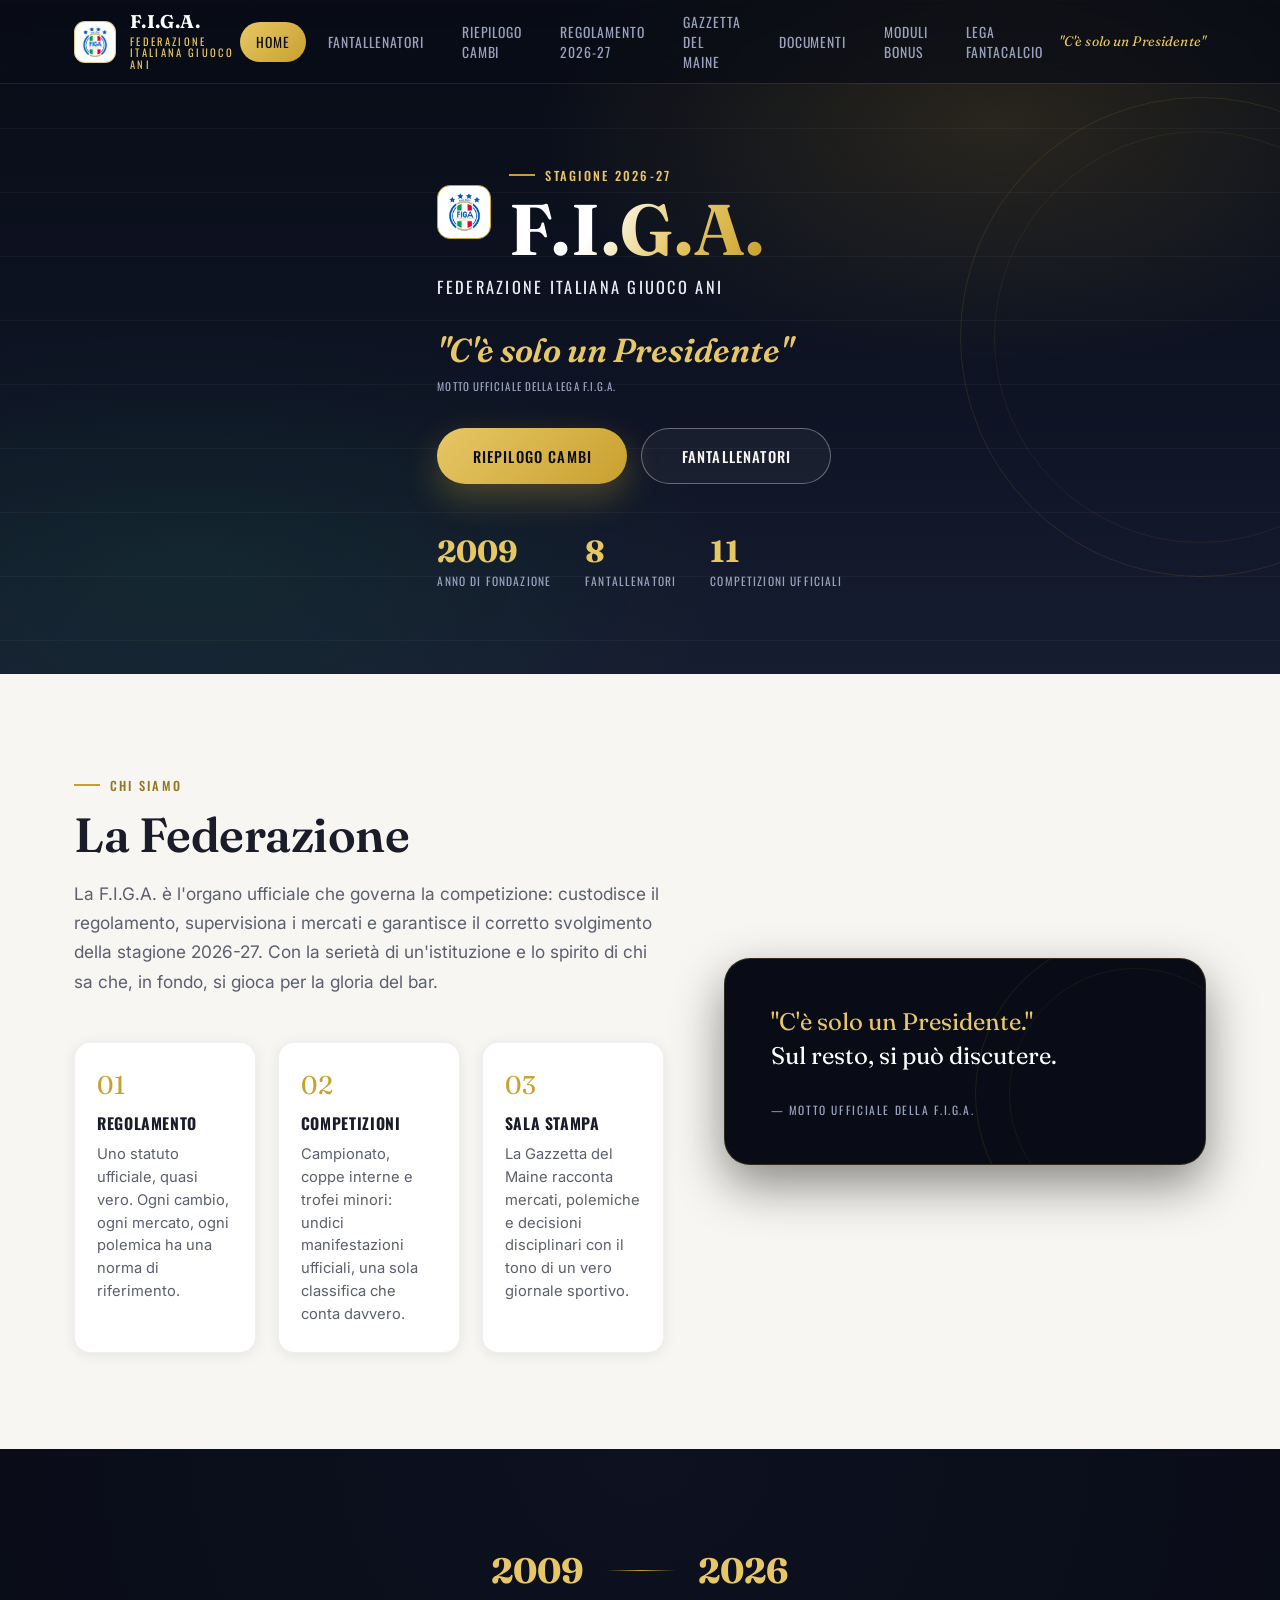
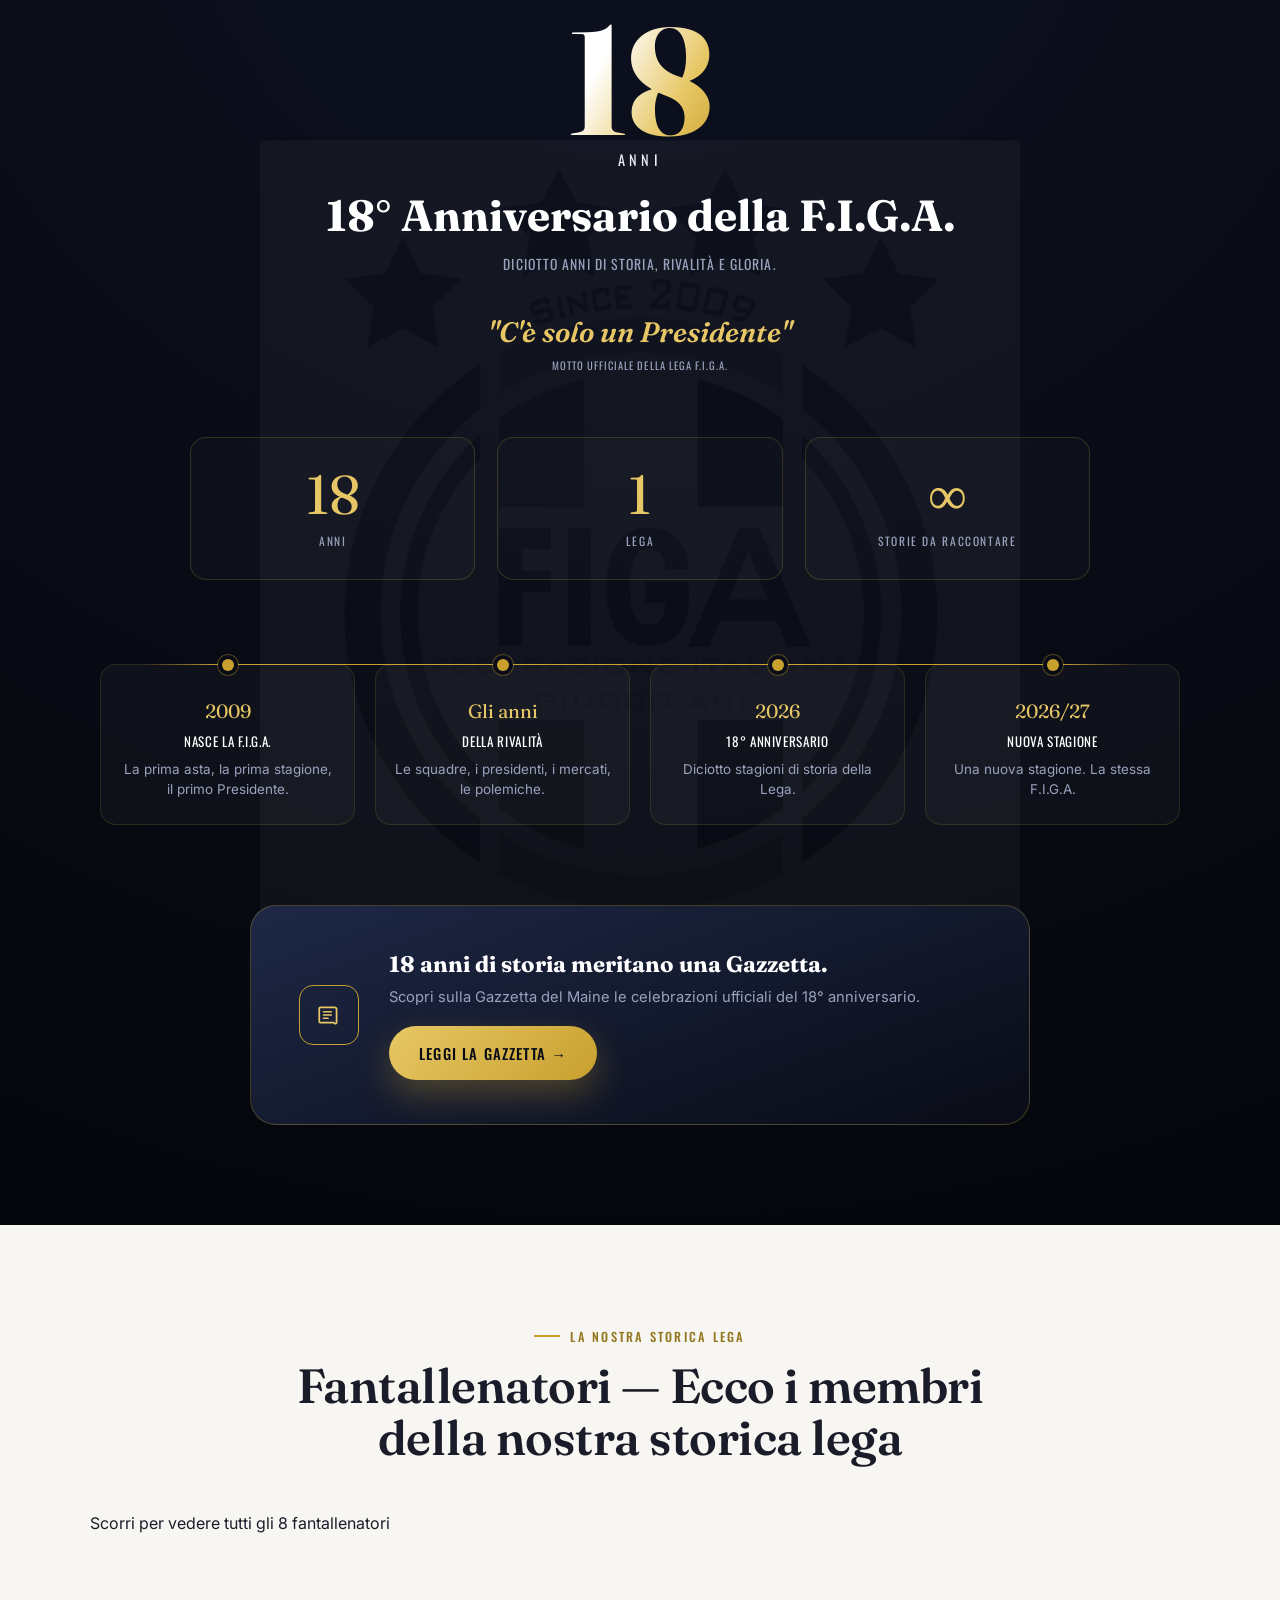
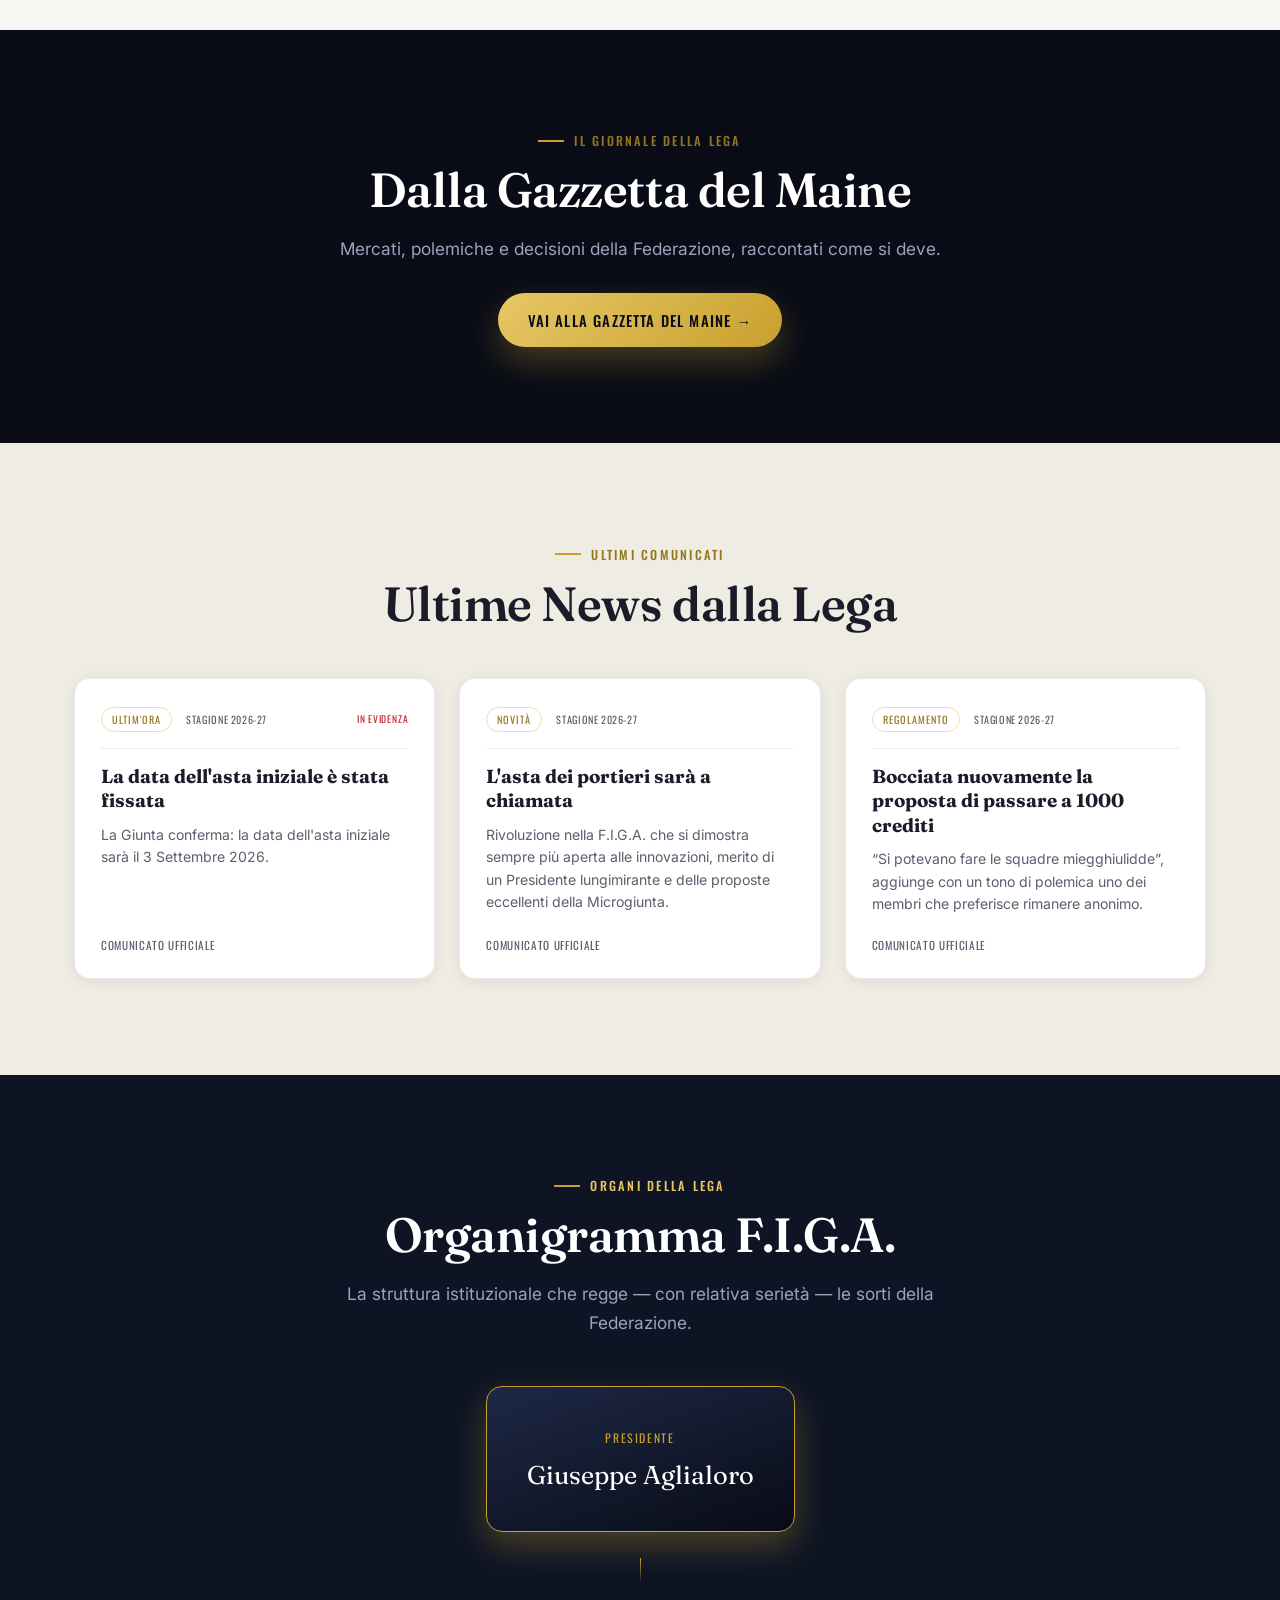
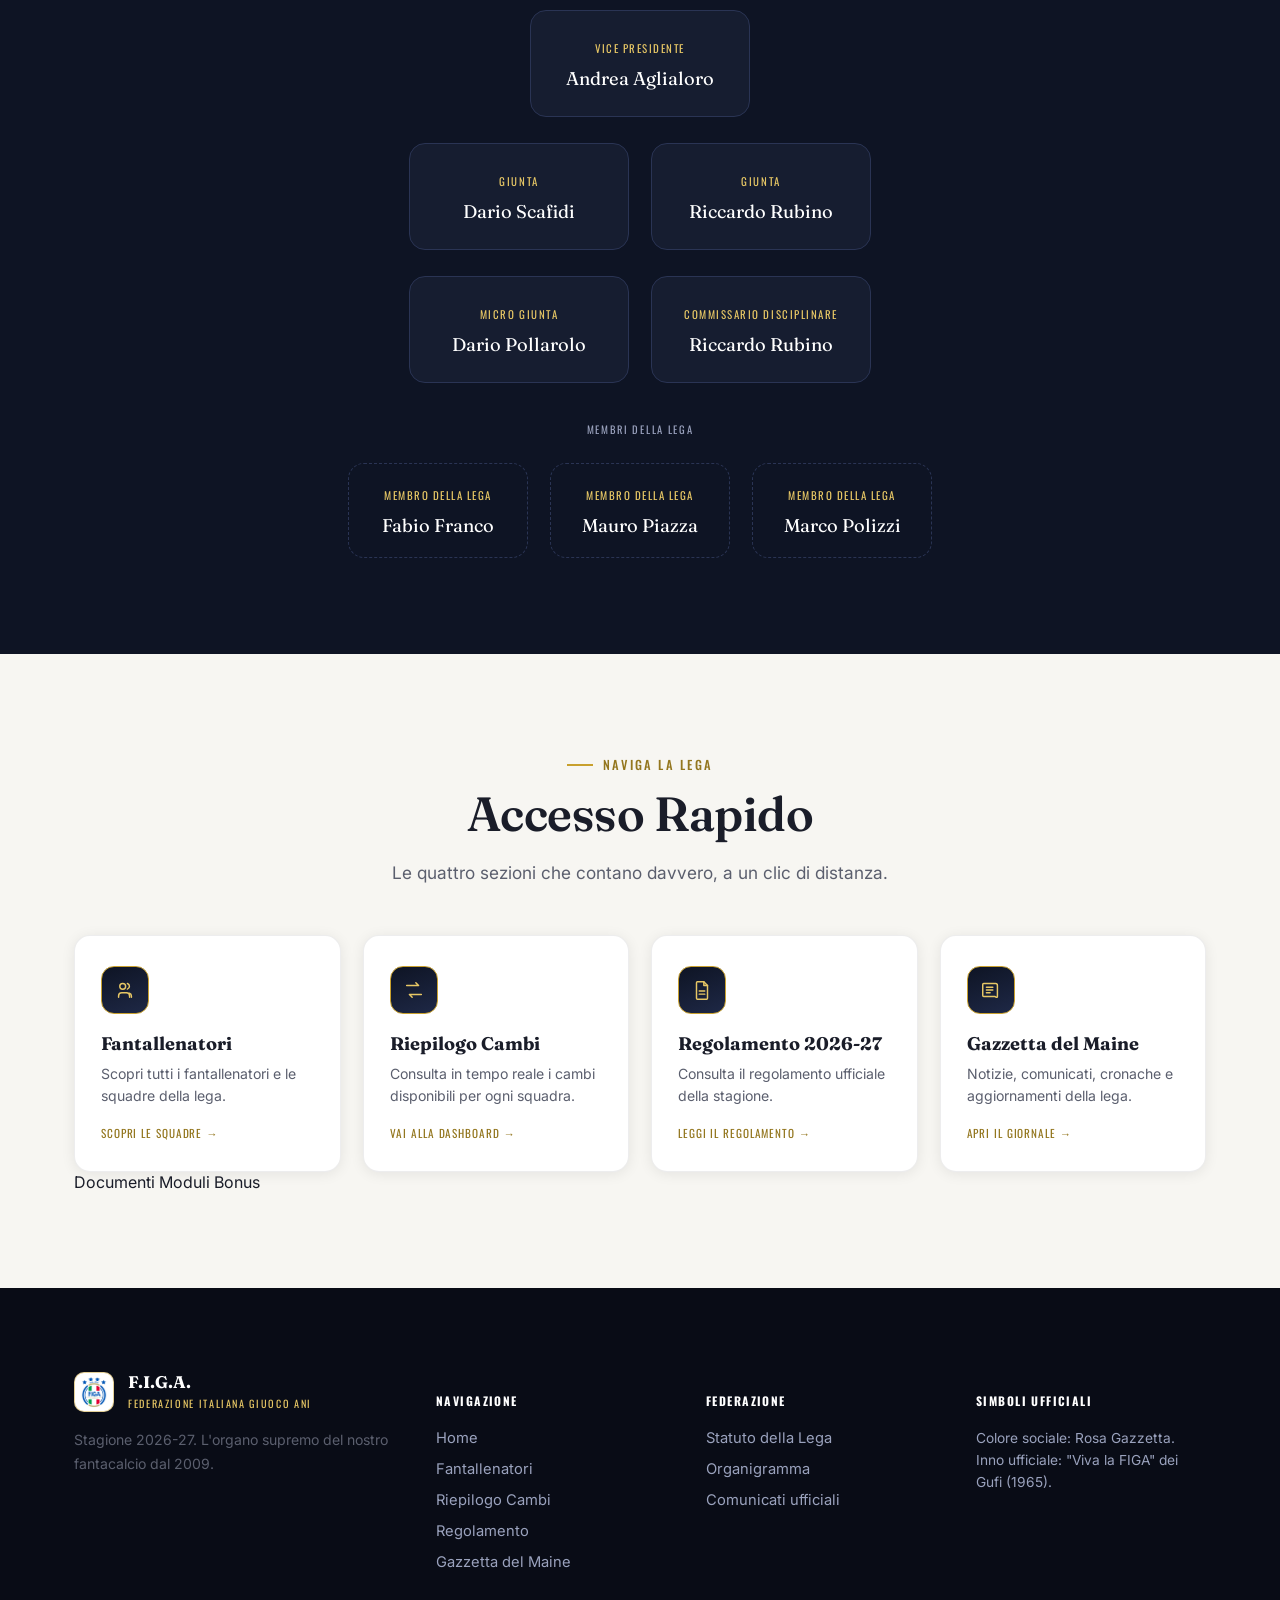
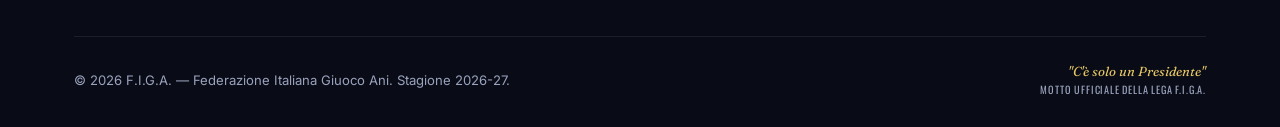
==== commit 7e6c6fc2: "Add files via upload" ====
--- a/index.html
+++ b/index.html
@@ -39,6 +39,9 @@
         <li><a href="cambi.html">Riepilogo Cambi</a></li>
         <li><a href="regolamento.html">Regolamento 2026-27</a></li>
         <li><a href="gazzetta.html">Gazzetta del Maine</a></li>
+        <li><a href="documenti.html">Documenti</a></li>
+        <li><a href="moduli-bonus.html">Moduli Bonus</a></li>
+        <li><a href="https://leghe.fantacalcio.it/federazione-italiana-giuoco-ani/view/competition/19913/dashboard" target="_blank" rel="noopener" class="main-nav-esterno">Lega Fantacalcio</a></li>
       </ul>
     </nav>
 
@@ -215,6 +218,34 @@
     </div>
   </section>
 
+  <!-- FANTALLENATORI — SLIDER -->
+  <section class="section-pad">
+    <div class="container">
+      <div class="section-head center reveal">
+        <span class="eyebrow">La nostra storica lega</span>
+        <h2 class="section-title">Fantallenatori — Ecco i membri della nostra storica lega</h2>
+      </div>
+
+      <div class="fant-slider reveal">
+        <div class="fant-slider-viewport">
+          <div class="fant-slider-track" data-fant-slider-track>
+            <!-- Popolato da js/team.js a partire da js/team-data.js -->
+          </div>
+        </div>
+
+        <div class="fant-slider-controls">
+          <button type="button" class="fant-slider-btn" data-fant-slider-prev aria-label="Fantallenatore precedente">
+            <svg viewBox="0 0 24 24" fill="none" stroke="currentColor" stroke-width="2" stroke-linecap="round" stroke-linejoin="round"><path d="M15 18l-6-6 6-6"/></svg>
+          </button>
+          <span class="fant-slider-hint">Scorri per vedere tutti gli 8 fantallenatori</span>
+          <button type="button" class="fant-slider-btn" data-fant-slider-next aria-label="Fantallenatore successivo">
+            <svg viewBox="0 0 24 24" fill="none" stroke="currentColor" stroke-width="2" stroke-linecap="round" stroke-linejoin="round"><path d="M9 18l6-6-6-6"/></svg>
+          </button>
+        </div>
+      </div>
+    </div>
+  </section>
+
   <!-- DALLA GAZZETTA DEL MAINE -->
   <section class="section-pad gazzetta-invito">
     <div class="container">
@@ -351,6 +382,11 @@
           <span class="accesso-link">Apri il giornale →</span>
         </a>
       </div>
+
+      <div class="link-secondari reveal">
+        <a href="documenti.html" class="link-secondario">Documenti</a>
+        <a href="moduli-bonus.html" class="link-secondario">Moduli Bonus</a>
+      </div>
     </div>
   </section>
 
@@ -410,6 +446,8 @@
 
 <script src="js/news-data.js"></script>
 <script src="js/news.js"></script>
+<script src="js/team-data.js"></script>
+<script src="js/team.js"></script>
 <script src="js/main.js"></script>
 </body>
 </html>
--- a/css/style.css
+++ b/css/style.css
@@ -495,60 +495,44 @@
 .hero-inner {
   position: relative;
   z-index: 2;
-  display: grid;
-  grid-template-columns: 1.15fr 0.85fr;
-  align-items: center;
-  gap: 40px;
-  padding: 84px 0;
-}
-
-.hero-eyebrow {
-  margin-bottom: 18px;
-}
-
-.hero-logo-col {
-  display: flex;
-  justify-content: center;
-}
-
-.hero-logo-wrap {
-  position: relative;
-}
-
-.hero-logo-wrap::before {
-  content: "";
-  position: absolute;
-  inset: -14%;
-  border-radius: 50%;
-  background: radial-gradient(circle, rgba(200, 160, 46, 0.24), transparent 68%);
-  filter: blur(2px);
-}
-
-.hero-logo {
-  position: relative;
-  width: clamp(220px, 22vw, 300px);
-  height: clamp(220px, 22vw, 300px);
-  border-radius: 28px;
+  max-width: 720px;
+  padding: 76px 0 84px;
+}
+
+.hero-brand-row {
+  display: flex;
+  align-items: center;
+  gap: 18px;
+}
+
+.hero-logo-small {
+  flex: none;
+  width: 54px;
+  height: 54px;
+  border-radius: 13px;
   overflow: hidden;
   border: 1.5px solid var(--c-oro);
-  box-shadow: var(--shadow-oro);
   background: var(--c-bianco-puro);
-  padding: 8%;
+  padding: 6px;
   display: flex;
   align-items: center;
   justify-content: center;
 }
 
-.hero-logo img {
+.hero-logo-small img {
   width: 100%;
   height: 100%;
   object-fit: contain;
 }
 
+.hero-eyebrow {
+  margin-bottom: 10px;
+}
+
 .hero-title {
   font-family: var(--font-display);
   font-weight: 700;
-  font-size: clamp(3.4rem, 6.4vw, 5.6rem);
+  font-size: clamp(2.8rem, 5.6vw, 4.6rem);
   line-height: 0.96;
   letter-spacing: 0.01em;
   background: linear-gradient(120deg, #ffffff 35%, var(--c-oro-chiaro) 65%, var(--c-oro) 100%);
@@ -1095,8 +1079,7 @@
     padding: 14px 30px;
   }
 
-  .hero-inner { grid-template-columns: 1fr; padding-bottom: 64px; text-align: center; }
-  .hero-logo-col { order: -1; margin-bottom: 8px; }
+  .hero-inner { padding-bottom: 56px; }
   .hero-actions { justify-content: center; }
   .hero-stats { justify-content: center; }
   .hero-sigillo { display: none; }
@@ -1113,6 +1096,8 @@
   .cta-banner { padding: 38px 26px; }
   .accesso-grid { grid-template-columns: 1fr; }
   .hero-motto { font-size: 1.4rem; }
+  .hero-logo-small { width: 40px; height: 40px; border-radius: 10px; }
+  .hero-brand-row { gap: 12px; }
 }
 
 /* ==========================================================================
@@ -1849,11 +1834,12 @@
   position: absolute;
   top: 50%;
   left: 50%;
-  width: min(1100px, 140vw);
+  width: min(760px, 90vw);
   transform: translate(-50%, -50%);
-  opacity: 0.05;
+  opacity: 0.035;
   pointer-events: none;
   filter: grayscale(1);
+  z-index: 0;
 }
 
 .anniversario-inner {
@@ -1989,7 +1975,7 @@
 
 .timeline-linea {
   position: absolute;
-  top: 11px;
+  top: 0;
   left: 4%;
   right: 4%;
   height: 1px;
@@ -2005,21 +1991,24 @@
 
 .timeline-tappa {
   text-align: center;
-  padding-top: 30px;
+  padding: 34px 18px 24px;
   position: relative;
+  background: rgba(255, 255, 255, 0.03);
+  border: 1px solid rgba(200, 160, 46, 0.16);
+  border-radius: var(--radius-m);
 }
 
 .timeline-tappa::before {
   content: "";
   position: absolute;
-  top: 0;
+  top: -6px;
   left: 50%;
   transform: translateX(-50%);
   width: 12px;
   height: 12px;
   border-radius: 50%;
   background: var(--c-oro);
-  box-shadow: 0 0 0 4px rgba(200, 160, 46, 0.2);
+  box-shadow: 0 0 0 4px var(--c-notte), 0 0 0 5px rgba(200, 160, 46, 0.35);
 }
 
 .timeline-tappa .anno {
@@ -2088,10 +2077,22 @@
 .gazzetta-cta .btn { margin-top: 18px; }
 
 @media (max-width: 860px) {
-  .timeline-righe { grid-template-columns: 1fr; gap: 34px; }
-  .timeline-linea { display: none; }
-  .timeline-tappa { padding-top: 0; padding-left: 26px; text-align: left; }
-  .timeline-tappa::before { top: 4px; left: 0; transform: none; }
+  .timeline-righe {
+    grid-template-columns: 1fr;
+    gap: 22px;
+    padding-left: 22px;
+  }
+  .timeline-linea {
+    top: 0;
+    bottom: 0;
+    left: 0;
+    right: auto;
+    width: 1px;
+    height: auto;
+    background: linear-gradient(180deg, transparent, var(--c-oro) 6%, var(--c-oro) 94%, transparent);
+  }
+  .timeline-tappa { text-align: left; padding: 18px 18px 18px 26px; }
+  .timeline-tappa::before { top: 24px; left: -22px; transform: none; }
   .stat-blocchi { grid-template-columns: 1fr; max-width: 340px; }
   .anniversario-date-riga { flex-direction: column; gap: 8px; }
   .anniversario-date-linea { width: 1px; height: 26px; }
@@ -2103,17 +2104,19 @@
    ========================================================================== */
 .news-grid {
   display: grid;
-  grid-template-columns: repeat(2, 1fr);
-  gap: 22px;
-}
+  grid-template-columns: repeat(3, 1fr);
+  gap: 24px;
+}
+
+.news-grid--2col { grid-template-columns: repeat(2, 1fr); }
 
 .news-card {
   display: flex;
   flex-direction: column;
   background: var(--c-bianco-puro);
   border-radius: var(--radius-m);
-  padding: 26px 26px 22px;
-  border: 1px solid rgba(9, 12, 22, 0.07);
+  padding: 28px 26px 24px;
+  border: 1px solid rgba(9, 12, 22, 0.08);
   box-shadow: var(--shadow-s);
   transition: transform 0.3s ease, box-shadow 0.3s ease, border-color 0.3s ease;
   height: 100%;
@@ -2128,15 +2131,17 @@
 .news-card-head {
   display: flex;
   align-items: center;
-  justify-content: space-between;
-  gap: 10px;
+  flex-wrap: wrap;
+  gap: 10px 14px;
+  padding-bottom: 16px;
+  border-bottom: 1px solid rgba(9, 12, 22, 0.07);
 }
 
 .news-categoria {
   font-family: var(--font-sport);
   text-transform: uppercase;
   letter-spacing: 0.1em;
-  font-size: 0.66rem;
+  font-size: 0.64rem;
   color: var(--c-oro-scuro);
   border: 1px solid rgba(200, 160, 46, 0.35);
   padding: 4px 10px;
@@ -2149,31 +2154,26 @@
   letter-spacing: 0.08em;
   font-size: 0.6rem;
   color: var(--c-rosso);
+  margin-left: auto;
 }
 
 .news-titolo {
   font-family: var(--font-display);
-  font-size: 1.16rem;
-  line-height: 1.28;
-  margin-top: 14px;
+  font-size: 1.18rem;
+  line-height: 1.3;
+  margin-top: 16px;
 }
 
 .news-estratto {
   font-size: 0.88rem;
   color: var(--c-testo-scuro-muto);
-  line-height: 1.55;
-  margin-top: 8px;
+  line-height: 1.6;
+  margin-top: 10px;
   flex-grow: 1;
 }
 
 .news-card-foot {
-  display: flex;
-  align-items: center;
-  justify-content: space-between;
-  gap: 10px;
   margin-top: 18px;
-  padding-top: 14px;
-  border-top: 1px solid rgba(9, 12, 22, 0.07);
 }
 
 .news-data {
@@ -2192,6 +2192,8 @@
   color: var(--c-oro-scuro);
 }
 
+a.news-card:hover .news-link { color: var(--c-oro); }
+
 .news-link--statica { color: var(--c-testo-scuro-muto); }
 
 .news-sezione-foot {
@@ -2199,9 +2201,36 @@
   margin-top: 44px;
 }
 
+@media (max-width: 980px) {
+  .news-grid { grid-template-columns: repeat(2, 1fr); }
+}
+
 @media (max-width: 760px) {
-  .news-grid { grid-template-columns: 1fr; }
-}
+  .news-grid,
+  .news-grid--2col { grid-template-columns: 1fr; }
+}
+
+/* ==========================================================================
+   22b. HOME — invito editoriale alla Gazzetta (blocco distinto dalle news)
+   ========================================================================== */
+.gazzetta-invito {
+  background: var(--c-notte);
+  color: var(--c-bianco-puro);
+}
+
+.gazzetta-invito-box {
+  max-width: 640px;
+  margin: 0 auto;
+  text-align: center;
+}
+
+.gazzetta-invito-box .section-title { color: var(--c-bianco-puro); }
+.gazzetta-invito-box .section-lede {
+  color: var(--c-testo-muto);
+  margin-left: auto;
+  margin-right: auto;
+}
+.gazzetta-invito-box .btn { margin-top: 30px; }
 
 /* ==========================================================================
    23. GAZZETTA — articolo in evidenza
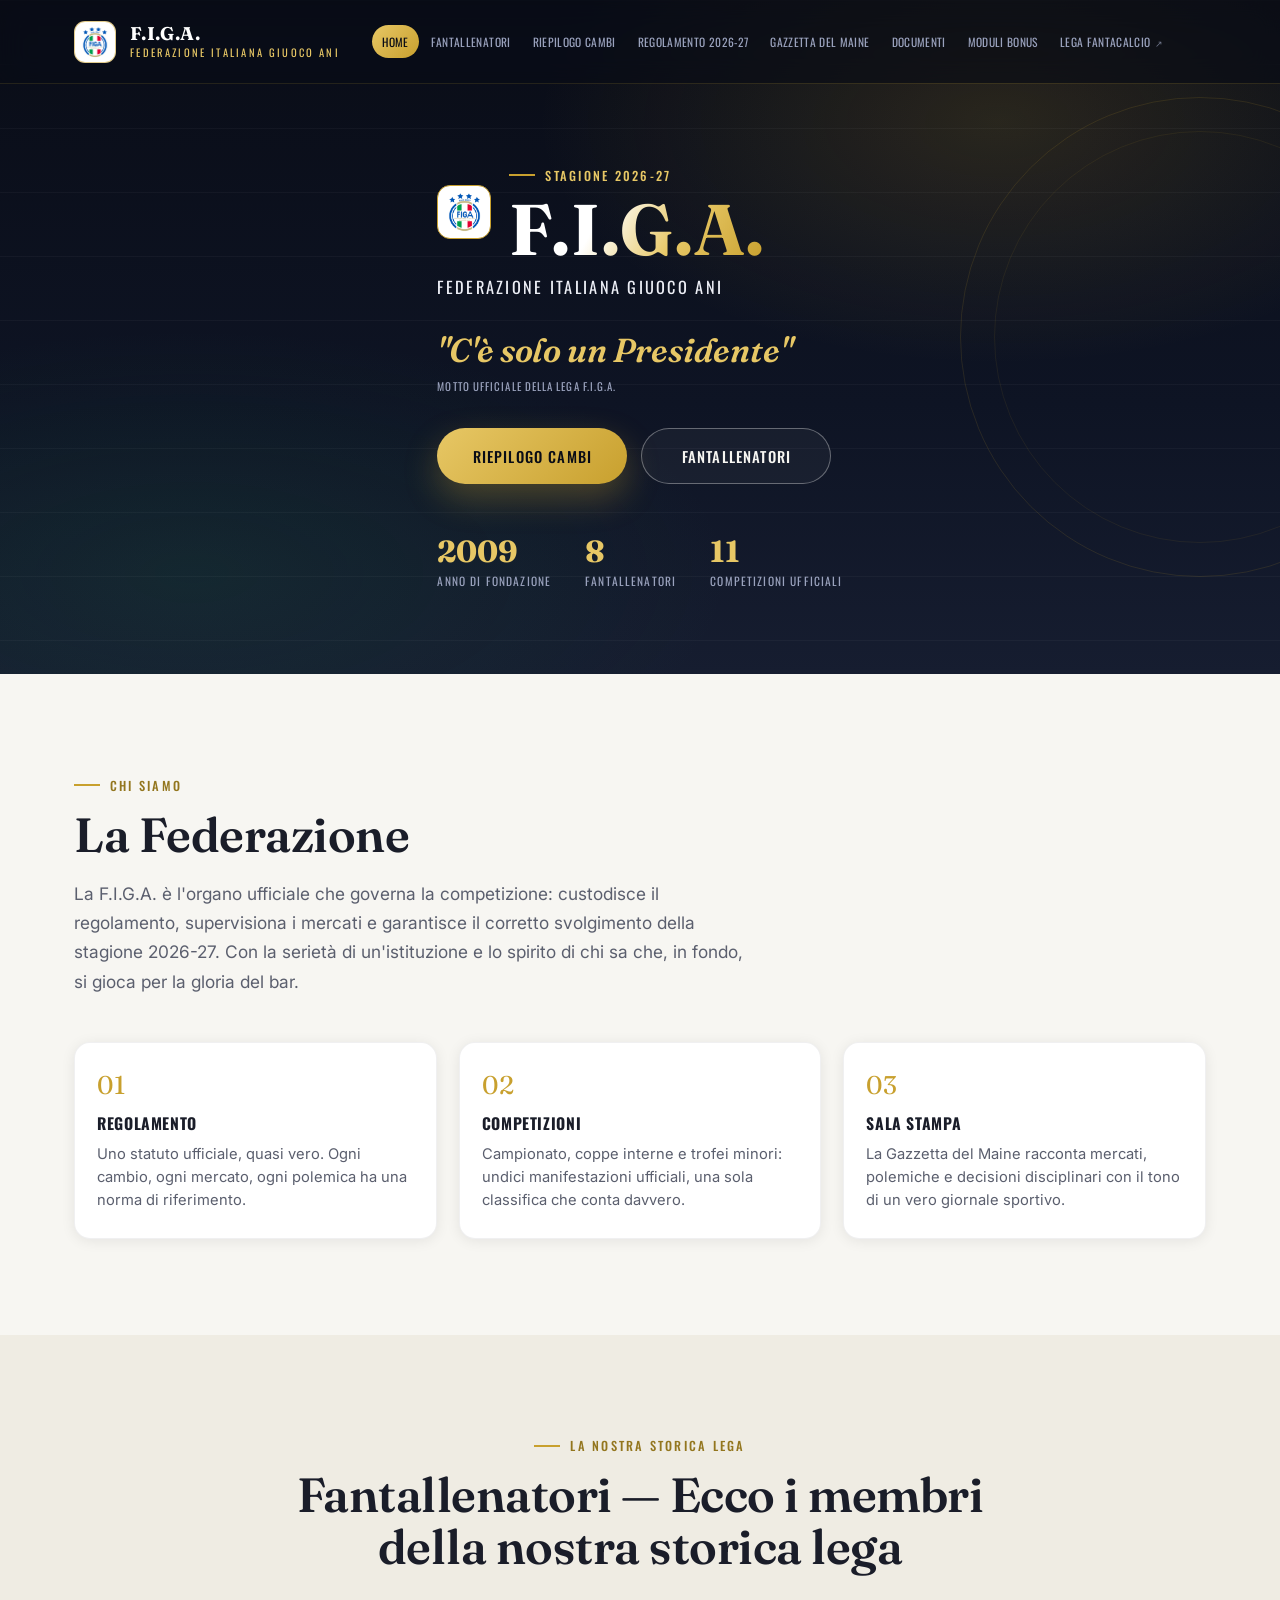
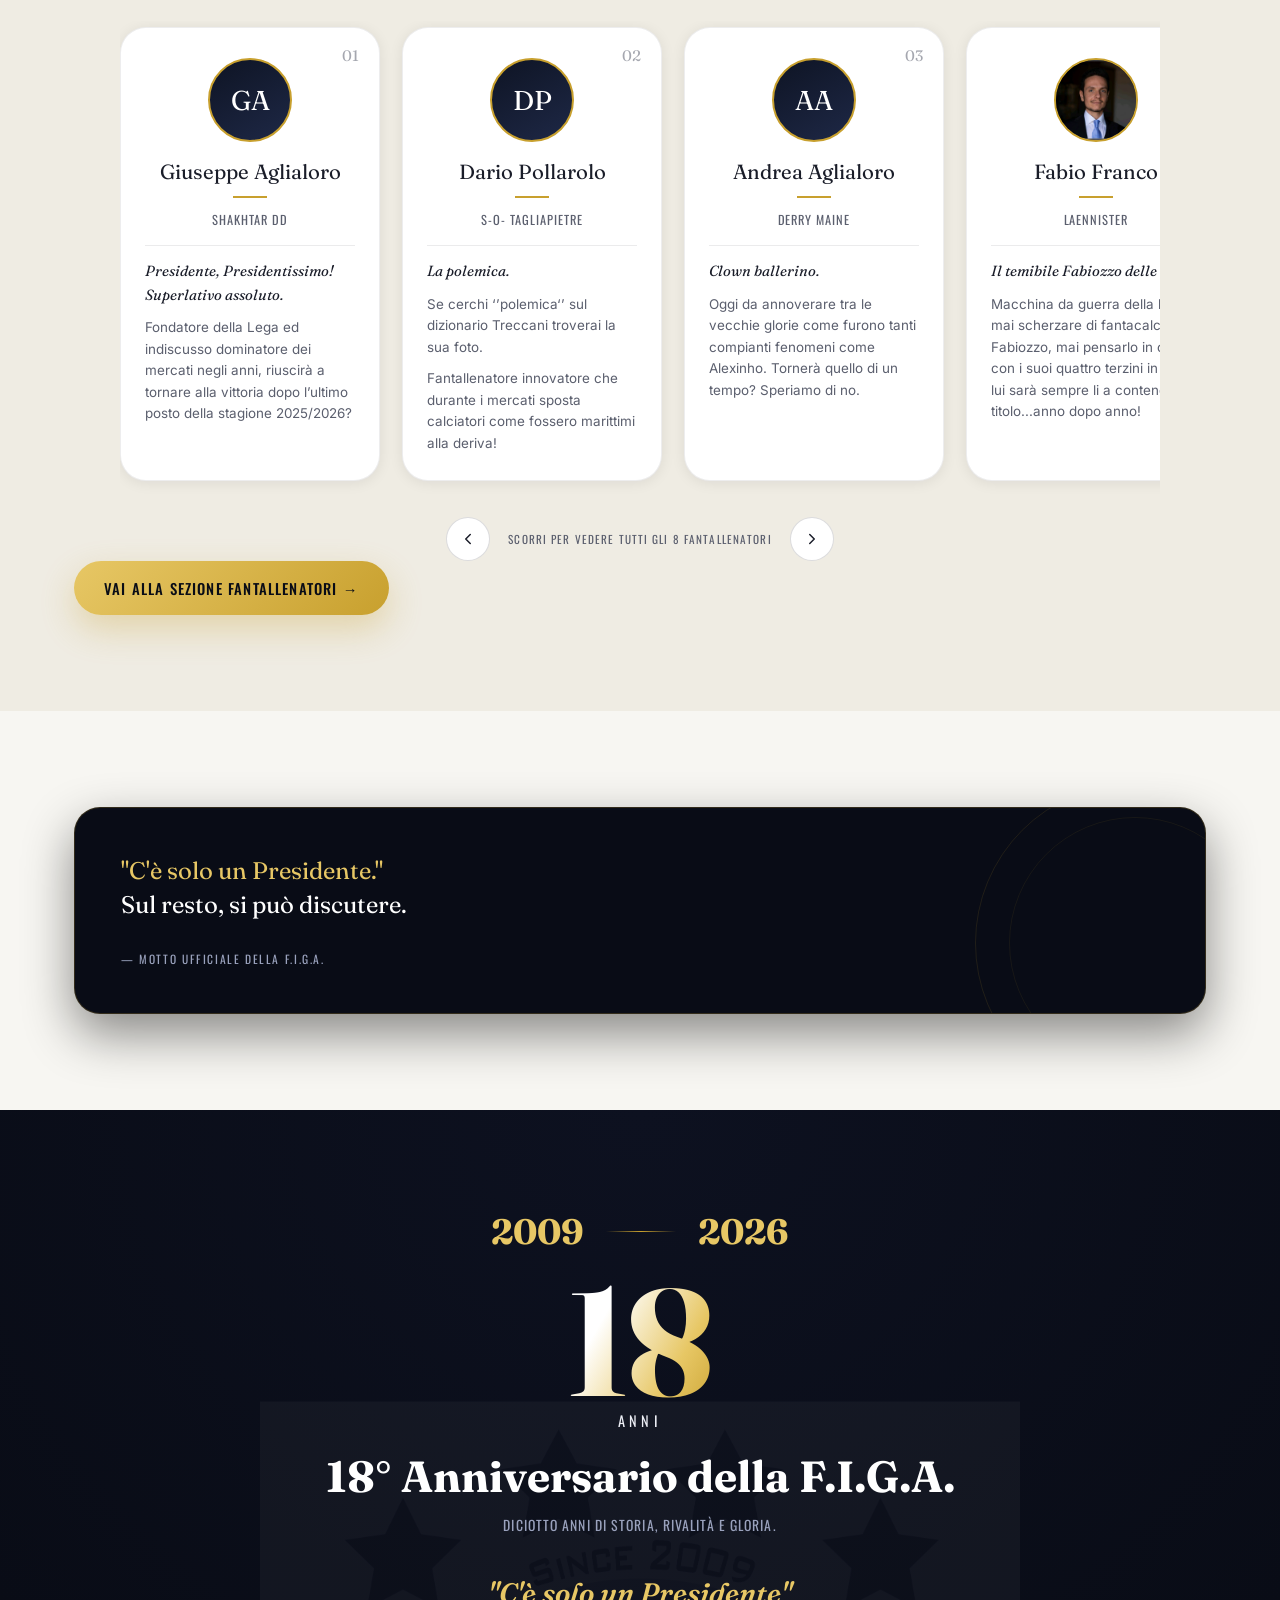
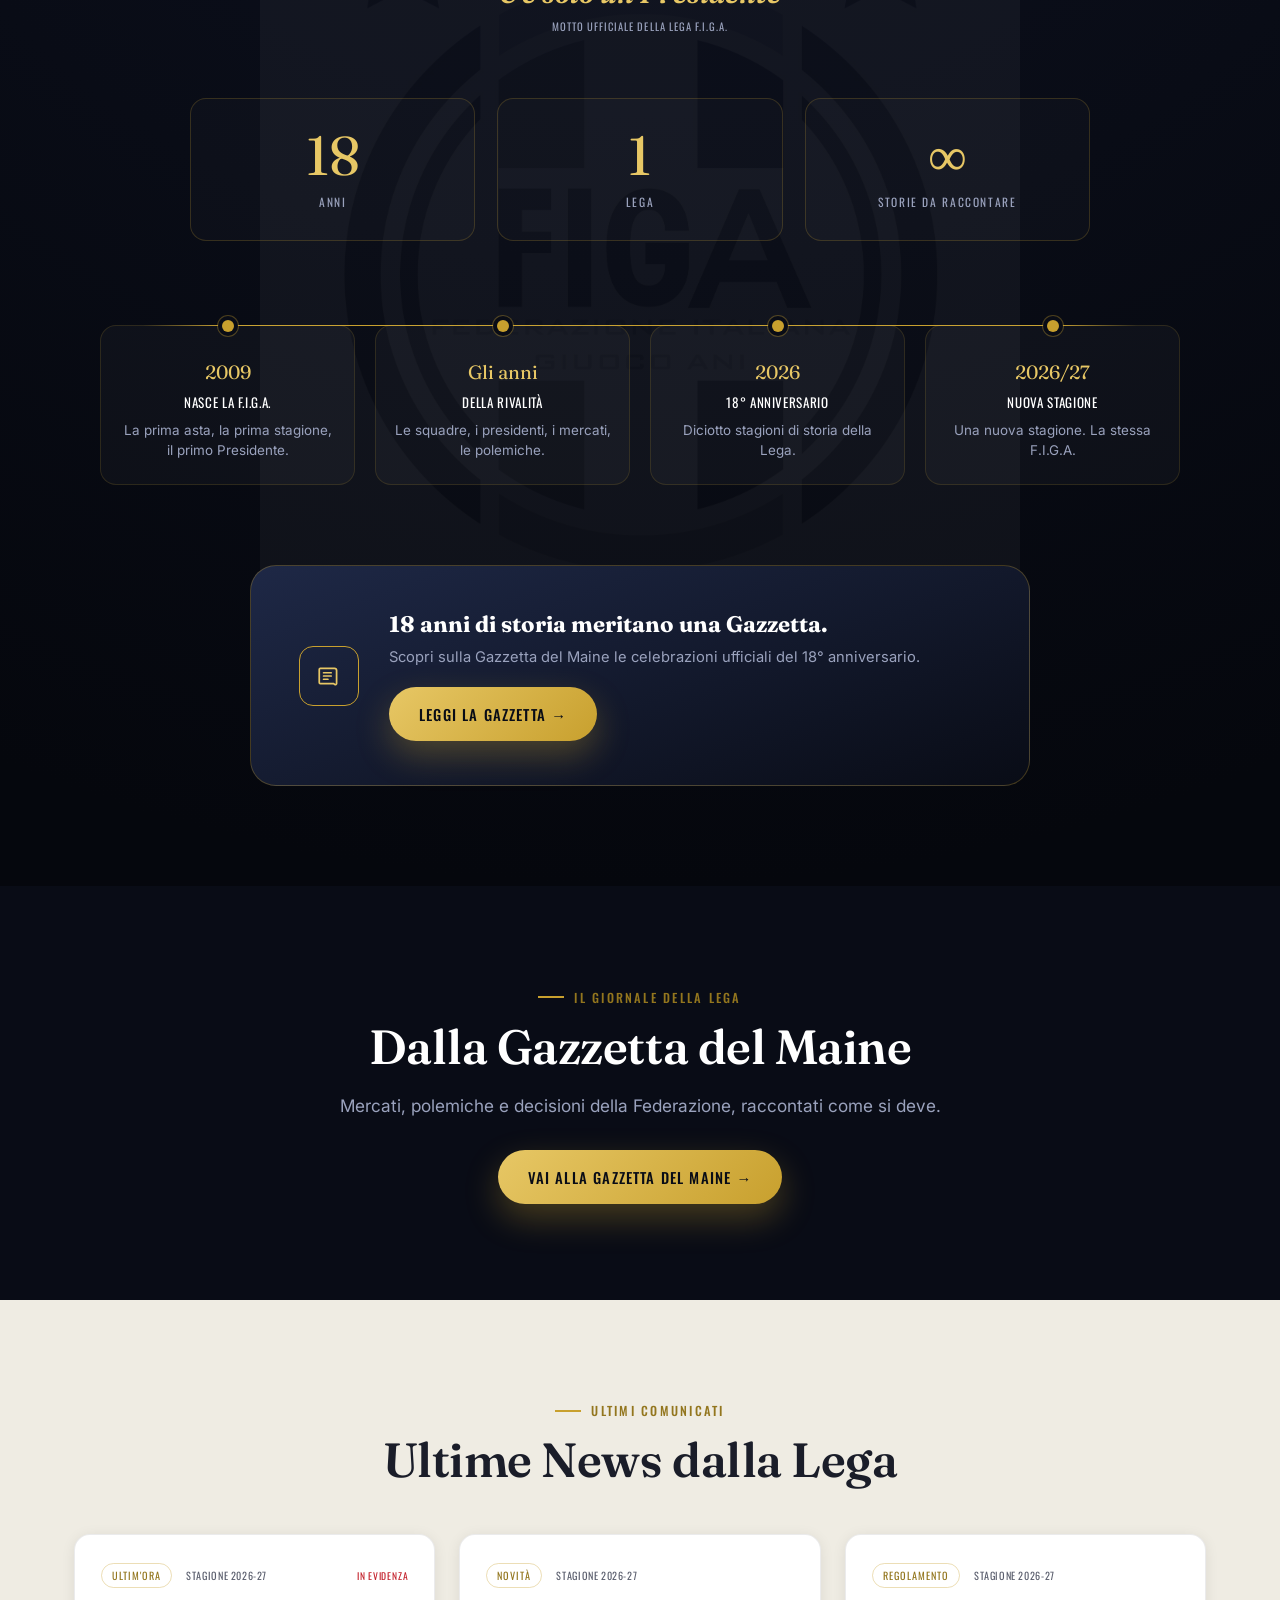
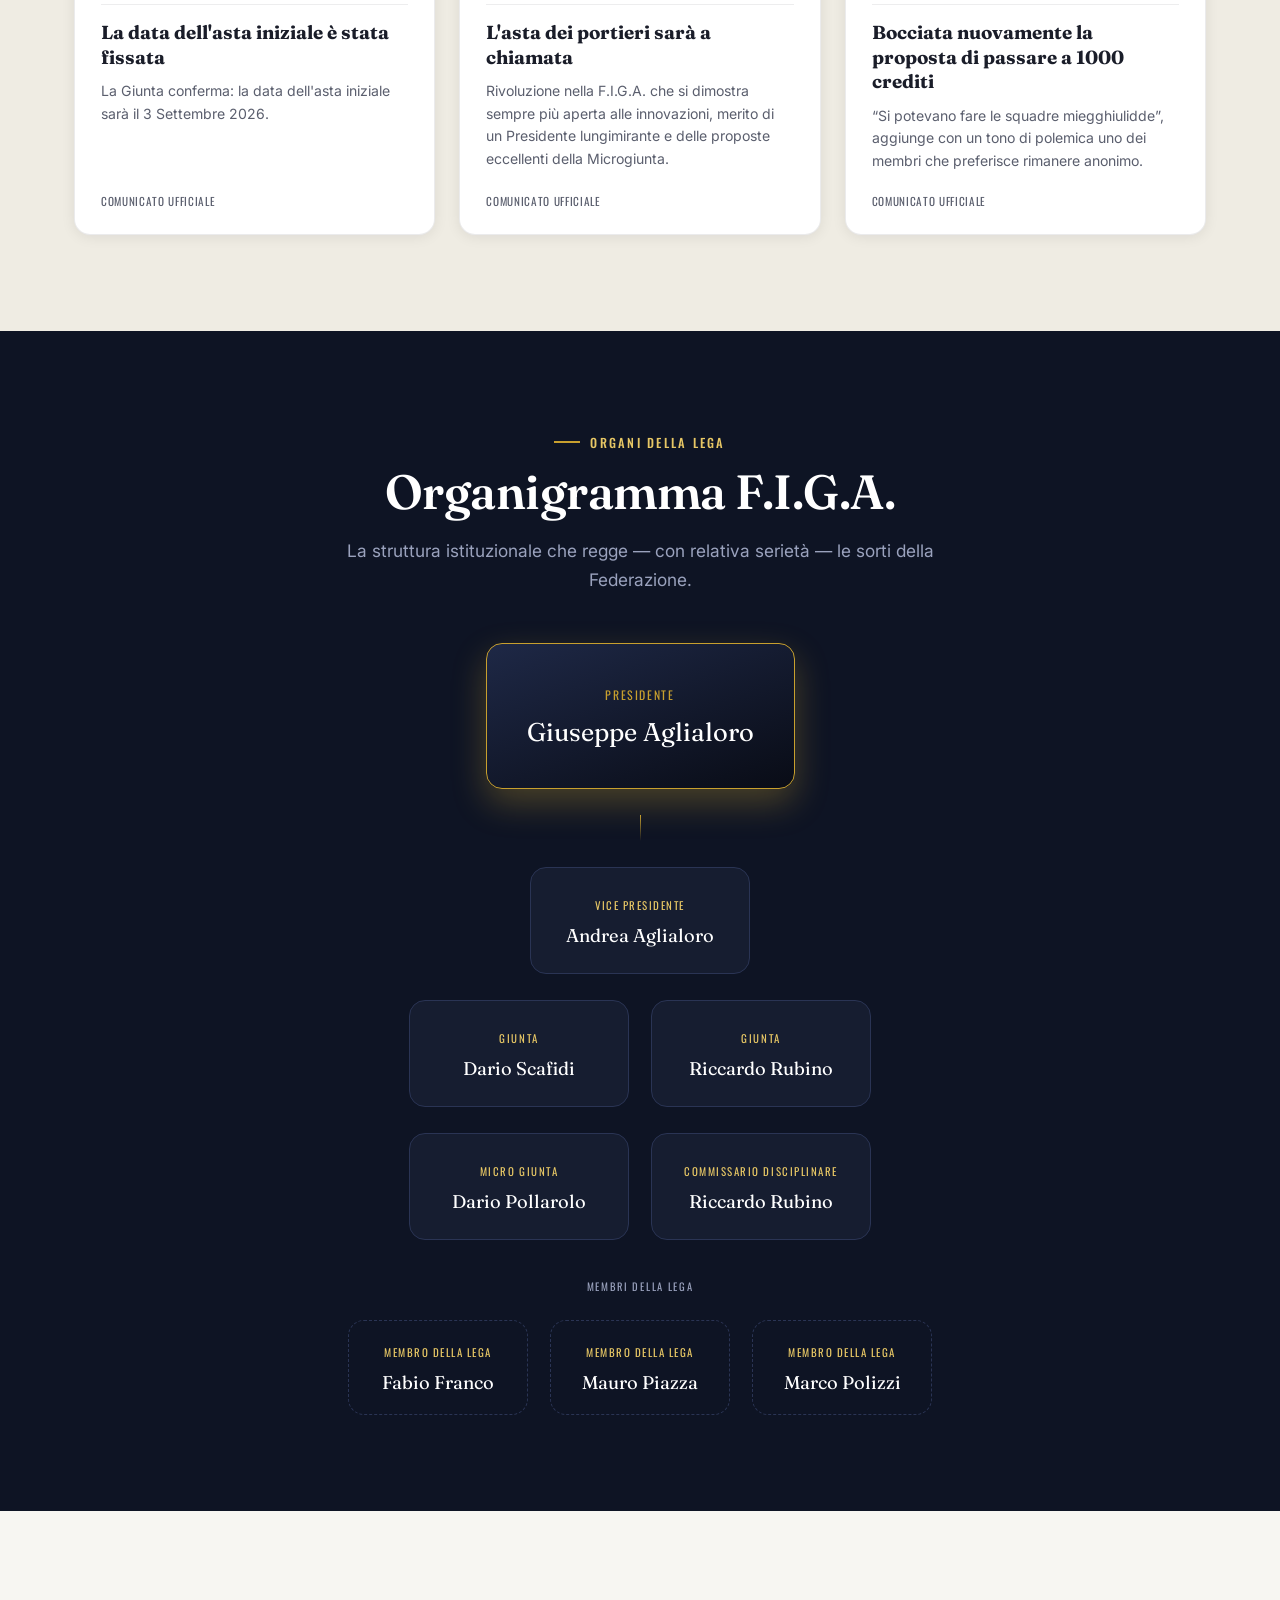
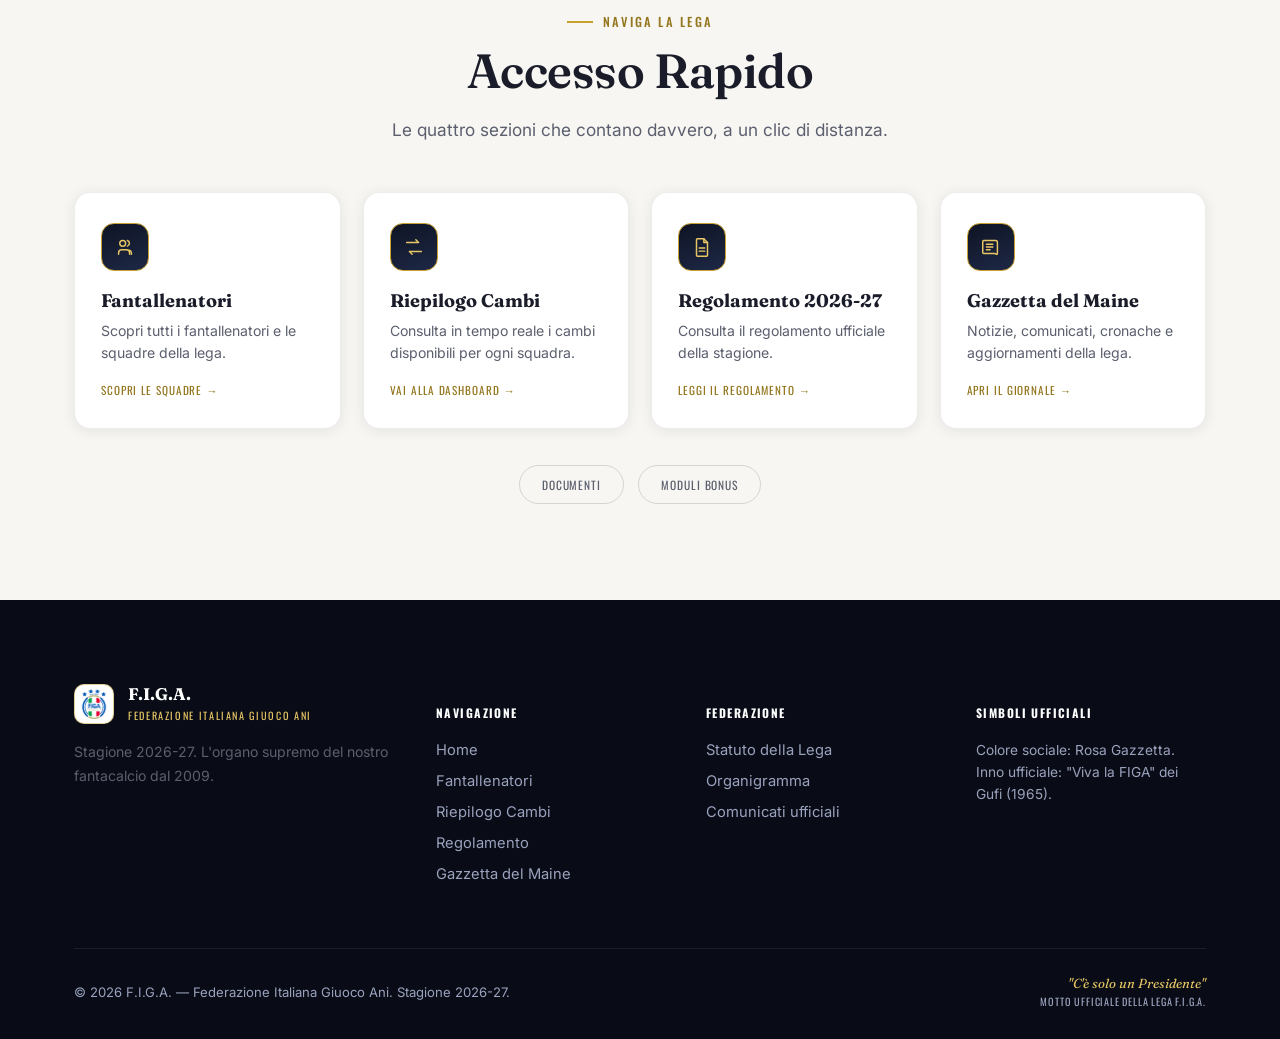
==== commit 0d382f91: "Add files via upload" ====
--- a/index.html
+++ b/index.html
@@ -99,44 +99,79 @@
   <!-- LA FEDERAZIONE -->
   <section id="federazione" class="section-pad">
     <div class="container">
-      <div class="federazione-grid">
-        <div class="reveal">
-          <span class="eyebrow">Chi siamo</span>
-          <h2 class="section-title">La Federazione</h2>
-          <p class="section-lede">
-            La F.I.G.A. è l'organo ufficiale che governa la competizione: custodisce il
-            regolamento, supervisiona i mercati e garantisce il corretto svolgimento
-            della stagione 2026-27. Con la serietà di un'istituzione e lo spirito di
-            chi sa che, in fondo, si gioca per la gloria del bar.
-          </p>
-
-          <div class="pilastri">
-            <div class="pilastro">
-              <span class="pilastro-num">01</span>
-              <h4>Regolamento</h4>
-              <p>Uno statuto ufficiale, quasi vero. Ogni cambio, ogni mercato, ogni polemica ha una norma di riferimento.</p>
-            </div>
-            <div class="pilastro">
-              <span class="pilastro-num">02</span>
-              <h4>Competizioni</h4>
-              <p>Campionato, coppe interne e trofei minori: undici manifestazioni ufficiali, una sola classifica che conta davvero.</p>
-            </div>
-            <div class="pilastro">
-              <span class="pilastro-num">03</span>
-              <h4>Sala Stampa</h4>
-              <p>La Gazzetta del Maine racconta mercati, polemiche e decisioni disciplinari con il tono di un vero giornale sportivo.</p>
-            </div>
-          </div>
-        </div>
-
-        <div class="reveal federazione-card">
-          <div class="sigillo" aria-hidden="true"></div>
-          <p class="federazione-quote">
-            <span>"C'è solo un Presidente."</span><br>
-            Sul resto, si può discutere.
-          </p>
-          <p class="federazione-firma">— Motto ufficiale della F.I.G.A.</p>
-        </div>
+      <div class="federazione-testo reveal">
+        <span class="eyebrow">Chi siamo</span>
+        <h2 class="section-title">La Federazione</h2>
+        <p class="section-lede">
+          La F.I.G.A. è l'organo ufficiale che governa la competizione: custodisce il
+          regolamento, supervisiona i mercati e garantisce il corretto svolgimento
+          della stagione 2026-27. Con la serietà di un'istituzione e lo spirito di
+          chi sa che, in fondo, si gioca per la gloria del bar.
+        </p>
+
+        <div class="pilastri">
+          <div class="pilastro">
+            <span class="pilastro-num">01</span>
+            <h4>Regolamento</h4>
+            <p>Uno statuto ufficiale, quasi vero. Ogni cambio, ogni mercato, ogni polemica ha una norma di riferimento.</p>
+          </div>
+          <div class="pilastro">
+            <span class="pilastro-num">02</span>
+            <h4>Competizioni</h4>
+            <p>Campionato, coppe interne e trofei minori: undici manifestazioni ufficiali, una sola classifica che conta davvero.</p>
+          </div>
+          <div class="pilastro">
+            <span class="pilastro-num">03</span>
+            <h4>Sala Stampa</h4>
+            <p>La Gazzetta del Maine racconta mercati, polemiche e decisioni disciplinari con il tono di un vero giornale sportivo.</p>
+          </div>
+        </div>
+      </div>
+    </div>
+  </section>
+
+  <!-- FANTALLENATORI — SLIDER -->
+  <section class="section-pad section-crema">
+    <div class="container">
+      <div class="section-head center reveal">
+        <span class="eyebrow">La nostra storica lega</span>
+        <h2 class="section-title">Fantallenatori — Ecco i membri della nostra storica lega</h2>
+      </div>
+
+      <div class="fant-slider reveal">
+        <div class="fant-slider-viewport">
+          <div class="fant-slider-track" data-fant-slider-track>
+            <!-- Popolato da js/team.js a partire da js/team-data.js -->
+          </div>
+        </div>
+
+        <div class="fant-slider-controls">
+          <button type="button" class="fant-slider-btn" data-fant-slider-prev aria-label="Fantallenatore precedente">
+            <svg viewBox="0 0 24 24" fill="none" stroke="currentColor" stroke-width="2" stroke-linecap="round" stroke-linejoin="round"><path d="M15 18l-6-6 6-6"/></svg>
+          </button>
+          <span class="fant-slider-hint">Scorri per vedere tutti gli 8 fantallenatori</span>
+          <button type="button" class="fant-slider-btn" data-fant-slider-next aria-label="Fantallenatore successivo">
+            <svg viewBox="0 0 24 24" fill="none" stroke="currentColor" stroke-width="2" stroke-linecap="round" stroke-linejoin="round"><path d="M9 18l6-6-6-6"/></svg>
+          </button>
+        </div>
+
+        <div class="fant-slider-cta">
+          <a href="fantallenatori.html" class="btn btn-oro">Vai alla sezione Fantallenatori →</a>
+        </div>
+      </div>
+    </div>
+  </section>
+
+  <!-- MOTTO -->
+  <section class="section-pad">
+    <div class="container">
+      <div class="reveal federazione-card federazione-card--sola">
+        <div class="sigillo" aria-hidden="true"></div>
+        <p class="federazione-quote">
+          <span>"C'è solo un Presidente."</span><br>
+          Sul resto, si può discutere.
+        </p>
+        <p class="federazione-firma">— Motto ufficiale della F.I.G.A.</p>
       </div>
     </div>
   </section>
@@ -219,33 +254,6 @@
   </section>
 
   <!-- FANTALLENATORI — SLIDER -->
-  <section class="section-pad">
-    <div class="container">
-      <div class="section-head center reveal">
-        <span class="eyebrow">La nostra storica lega</span>
-        <h2 class="section-title">Fantallenatori — Ecco i membri della nostra storica lega</h2>
-      </div>
-
-      <div class="fant-slider reveal">
-        <div class="fant-slider-viewport">
-          <div class="fant-slider-track" data-fant-slider-track>
-            <!-- Popolato da js/team.js a partire da js/team-data.js -->
-          </div>
-        </div>
-
-        <div class="fant-slider-controls">
-          <button type="button" class="fant-slider-btn" data-fant-slider-prev aria-label="Fantallenatore precedente">
-            <svg viewBox="0 0 24 24" fill="none" stroke="currentColor" stroke-width="2" stroke-linecap="round" stroke-linejoin="round"><path d="M15 18l-6-6 6-6"/></svg>
-          </button>
-          <span class="fant-slider-hint">Scorri per vedere tutti gli 8 fantallenatori</span>
-          <button type="button" class="fant-slider-btn" data-fant-slider-next aria-label="Fantallenatore successivo">
-            <svg viewBox="0 0 24 24" fill="none" stroke="currentColor" stroke-width="2" stroke-linecap="round" stroke-linejoin="round"><path d="M9 18l6-6-6-6"/></svg>
-          </button>
-        </div>
-      </div>
-    </div>
-  </section>
-
   <!-- DALLA GAZZETTA DEL MAINE -->
   <section class="section-pad gazzetta-invito">
     <div class="container">
--- a/css/style.css
+++ b/css/style.css
@@ -378,19 +378,20 @@
 .main-nav ul {
   display: flex;
   align-items: center;
-  gap: 6px;
+  gap: 2px;
 }
 
 .main-nav a {
   font-family: var(--font-sport);
   text-transform: uppercase;
-  letter-spacing: 0.07em;
-  font-size: 0.86rem;
+  letter-spacing: 0.03em;
+  font-size: 0.72rem;
   color: var(--c-testo-muto);
-  padding: 10px 16px;
+  padding: 8px 10px;
   border-radius: var(--radius-pill);
   transition: color 0.25s ease, background 0.25s ease;
   display: inline-block;
+  white-space: nowrap;
 }
 
 .main-nav a:hover {
@@ -453,6 +454,13 @@
   font-size: 0.86rem;
   letter-spacing: 0.01em;
   white-space: nowrap;
+}
+
+/* Con l'aggiunta di nuove voci di menu, il motto decorativo in header
+   cede il passo alla navigazione già agli schermi medio-grandi: la nav
+   resta sempre leggibile su una riga sola, senza sovrapposizioni. */
+@media (max-width: 1550px) {
+  .header-motto { display: none; }
 }
 
 /* -- 7. HERO -------------------------------------------------------------- */
@@ -1042,7 +1050,10 @@
   .footer-grid { grid-template-columns: 1fr 1fr; }
 }
 
-@media (max-width: 860px) {
+/* Con l'aggiunta di nuove voci, la nav desktop diventa stretta prima del
+   resto del layout mobile: il collasso a hamburger scatta un po' prima
+   (1100px) per restare sempre su una riga sola, leggibile, senza tagli. */
+@media (max-width: 1180px) {
   .header-cta .btn,
   .header-motto { display: none; }
   .hamburger { display: inline-flex; }
@@ -1078,7 +1089,9 @@
     font-size: 1.4rem;
     padding: 14px 30px;
   }
-
+}
+
+@media (max-width: 860px) {
   .hero-inner { padding-bottom: 56px; }
   .hero-actions { justify-content: center; }
   .hero-stats { justify-content: center; }
@@ -1191,6 +1204,23 @@
   color: var(--c-bianco-puro);
   background: linear-gradient(150deg, var(--c-notte-2), var(--c-antracite-2));
   border: 2px solid var(--c-oro);
+  position: relative;
+  overflow: hidden;
+  flex: none;
+}
+
+.cartellino-iniziali {
+  position: relative;
+  z-index: 1;
+}
+
+.cartellino-foto {
+  position: absolute;
+  inset: 0;
+  width: 100%;
+  height: 100%;
+  object-fit: cover;
+  z-index: 2;
 }
 
 .cartellino-squadra {
@@ -1214,6 +1244,25 @@
   color: var(--c-testo-scuro-muto);
 }
 
+.cartellino-descrizione {
+  margin-top: 16px;
+  padding-top: 14px;
+  border-top: 1px solid rgba(9, 12, 22, 0.08);
+  text-align: left;
+  font-size: 0.84rem;
+  line-height: 1.6;
+  color: var(--c-testo-scuro-muto);
+}
+
+.cartellino-descrizione p { margin-bottom: 10px; }
+.cartellino-descrizione p:last-child { margin-bottom: 0; }
+.cartellino-descrizione p:first-child {
+  font-family: var(--font-display);
+  font-style: italic;
+  color: var(--c-testo-scuro);
+  font-size: 0.92rem;
+}
+
 .cartellino-tag {
   display: inline-block;
   margin-top: 16px;
@@ -1225,6 +1274,73 @@
   border: 1px solid rgba(27, 122, 76, 0.35);
   padding: 4px 12px;
   border-radius: var(--radius-pill);
+}
+
+/* -- 26. SLIDER FANTALLENATORI (Home) -----------------------------------------*/
+.fant-slider { position: relative; }
+
+.fant-slider-viewport {
+  max-width: 1040px;
+  margin: 0 auto;
+  overflow: hidden;
+}
+
+.fant-slider-track {
+  display: flex;
+  gap: 22px;
+  overflow-x: auto;
+  scroll-snap-type: x mandatory;
+  padding: 6px 6px 14px;
+  scrollbar-width: none;
+  -ms-overflow-style: none;
+}
+
+.fant-slider-track::-webkit-scrollbar { display: none; }
+
+.fant-slider-track .cartellino {
+  flex: 0 0 260px;
+  scroll-snap-align: start;
+}
+
+.fant-slider-controls {
+  display: flex;
+  justify-content: center;
+  align-items: center;
+  gap: 18px;
+  margin-top: 22px;
+}
+
+.fant-slider-btn {
+  width: 44px;
+  height: 44px;
+  border-radius: 50%;
+  border: 1px solid rgba(9, 12, 22, 0.14);
+  display: flex;
+  align-items: center;
+  justify-content: center;
+  color: var(--c-testo-scuro);
+  transition: border-color 0.25s ease, color 0.25s ease, transform 0.25s ease;
+  background: var(--c-bianco-puro);
+}
+
+.fant-slider-btn:hover {
+  border-color: var(--c-oro);
+  color: var(--c-oro-scuro);
+  transform: translateY(-2px);
+}
+
+.fant-slider-btn svg { width: 18px; height: 18px; }
+
+.fant-slider-hint {
+  font-family: var(--font-sport);
+  text-transform: uppercase;
+  letter-spacing: 0.1em;
+  font-size: 0.7rem;
+  color: var(--c-testo-scuro-muto);
+}
+
+@media (max-width: 620px) {
+  .fant-slider-track .cartellino { flex-basis: 84vw; }
 }
 
 /* -- 17. REGOLAMENTO ----------------------------------------------------------*/
@@ -2435,3 +2551,143 @@
   font-style: italic;
   color: var(--c-testo-scuro-muto);
 }
+
+/* ==========================================================================
+   27. PAGINE VUOTE (Documenti, Moduli Bonus)
+   ========================================================================== */
+.pagina-vuota {
+  max-width: 620px;
+  margin: 0 auto;
+  text-align: center;
+  padding: 64px 30px;
+  border: 1px dashed rgba(9, 12, 22, 0.16);
+  border-radius: var(--radius-l);
+}
+
+.pagina-vuota-icona {
+  display: inline-flex;
+  width: 56px;
+  height: 56px;
+  border-radius: 50%;
+  border: 1px solid rgba(200, 160, 46, 0.4);
+  align-items: center;
+  justify-content: center;
+  color: var(--c-oro-scuro);
+  margin-bottom: 20px;
+}
+
+.pagina-vuota-icona svg { width: 24px; height: 24px; }
+
+.pagina-vuota p {
+  color: var(--c-testo-scuro-muto);
+  line-height: 1.6;
+}
+
+/* -- link esterno nel menu (Lega Fantacalcio) -- */
+.main-nav-esterno::after {
+  content: "↗";
+  margin-left: 5px;
+  font-size: 0.8em;
+  opacity: 0.7;
+}
+
+/* -- link secondari (Documenti / Moduli Bonus) sotto l'Accesso Rapido -- */
+.link-secondari {
+  display: flex;
+  justify-content: center;
+  gap: 14px;
+  margin-top: 36px;
+  flex-wrap: wrap;
+}
+
+.link-secondario {
+  font-family: var(--font-sport);
+  text-transform: uppercase;
+  letter-spacing: 0.08em;
+  font-size: 0.72rem;
+  color: var(--c-testo-scuro-muto);
+  border: 1px solid rgba(9, 12, 22, 0.14);
+  padding: 10px 22px;
+  border-radius: var(--radius-pill);
+  transition: border-color 0.25s ease, color 0.25s ease;
+}
+
+.link-secondario:hover {
+  border-color: var(--c-oro);
+  color: var(--c-oro-scuro);
+}
+
+/* ==========================================================================
+   28. CAMBI — card istruzioni aggiornamento
+   ========================================================================== */
+.istruzioni-card {
+  max-width: 720px;
+  margin: 0 auto;
+  background: var(--c-bianco-puro);
+  border-radius: var(--radius-l);
+  padding: 44px 46px;
+  box-shadow: var(--shadow-s);
+  border: 1px solid rgba(9, 12, 22, 0.07);
+}
+
+.istruzioni-titolo {
+  font-family: var(--font-display);
+  font-size: clamp(1.4rem, 2.6vw, 1.8rem);
+  margin-top: 10px;
+}
+
+.istruzioni-testo {
+  margin-top: 14px;
+  color: var(--c-testo-scuro-muto);
+  line-height: 1.65;
+}
+
+.istruzioni-campo {
+  margin-top: 26px;
+  padding-top: 22px;
+  border-top: 1px solid rgba(9, 12, 22, 0.08);
+}
+
+.istruzioni-label {
+  font-family: var(--font-sport);
+  text-transform: uppercase;
+  letter-spacing: 0.12em;
+  font-size: 0.68rem;
+  color: var(--c-oro-scuro);
+  display: block;
+  margin-bottom: 10px;
+}
+
+.istruzioni-valore--oggetto {
+  font-family: var(--font-display);
+  font-size: 1.1rem;
+  color: var(--c-testo-scuro);
+}
+
+.istruzioni-esempio {
+  background: var(--c-crema);
+  border: 1px solid rgba(9, 12, 22, 0.08);
+  border-radius: var(--radius-s);
+  padding: 18px 20px;
+  font-family: "Courier New", monospace;
+  font-size: 0.88rem;
+  line-height: 1.75;
+  color: var(--c-testo-scuro);
+  white-space: pre-wrap;
+  overflow-x: auto;
+}
+
+.istruzioni-nota-finale {
+  margin-top: 24px;
+  padding-top: 20px;
+  border-top: 1px solid rgba(9, 12, 22, 0.08);
+  font-family: var(--font-sport);
+  text-transform: uppercase;
+  letter-spacing: 0.06em;
+  font-size: 0.78rem;
+  color: var(--c-verde);
+}
+
+@media (max-width: 620px) {
+  .istruzioni-card { padding: 30px 24px; }
+}
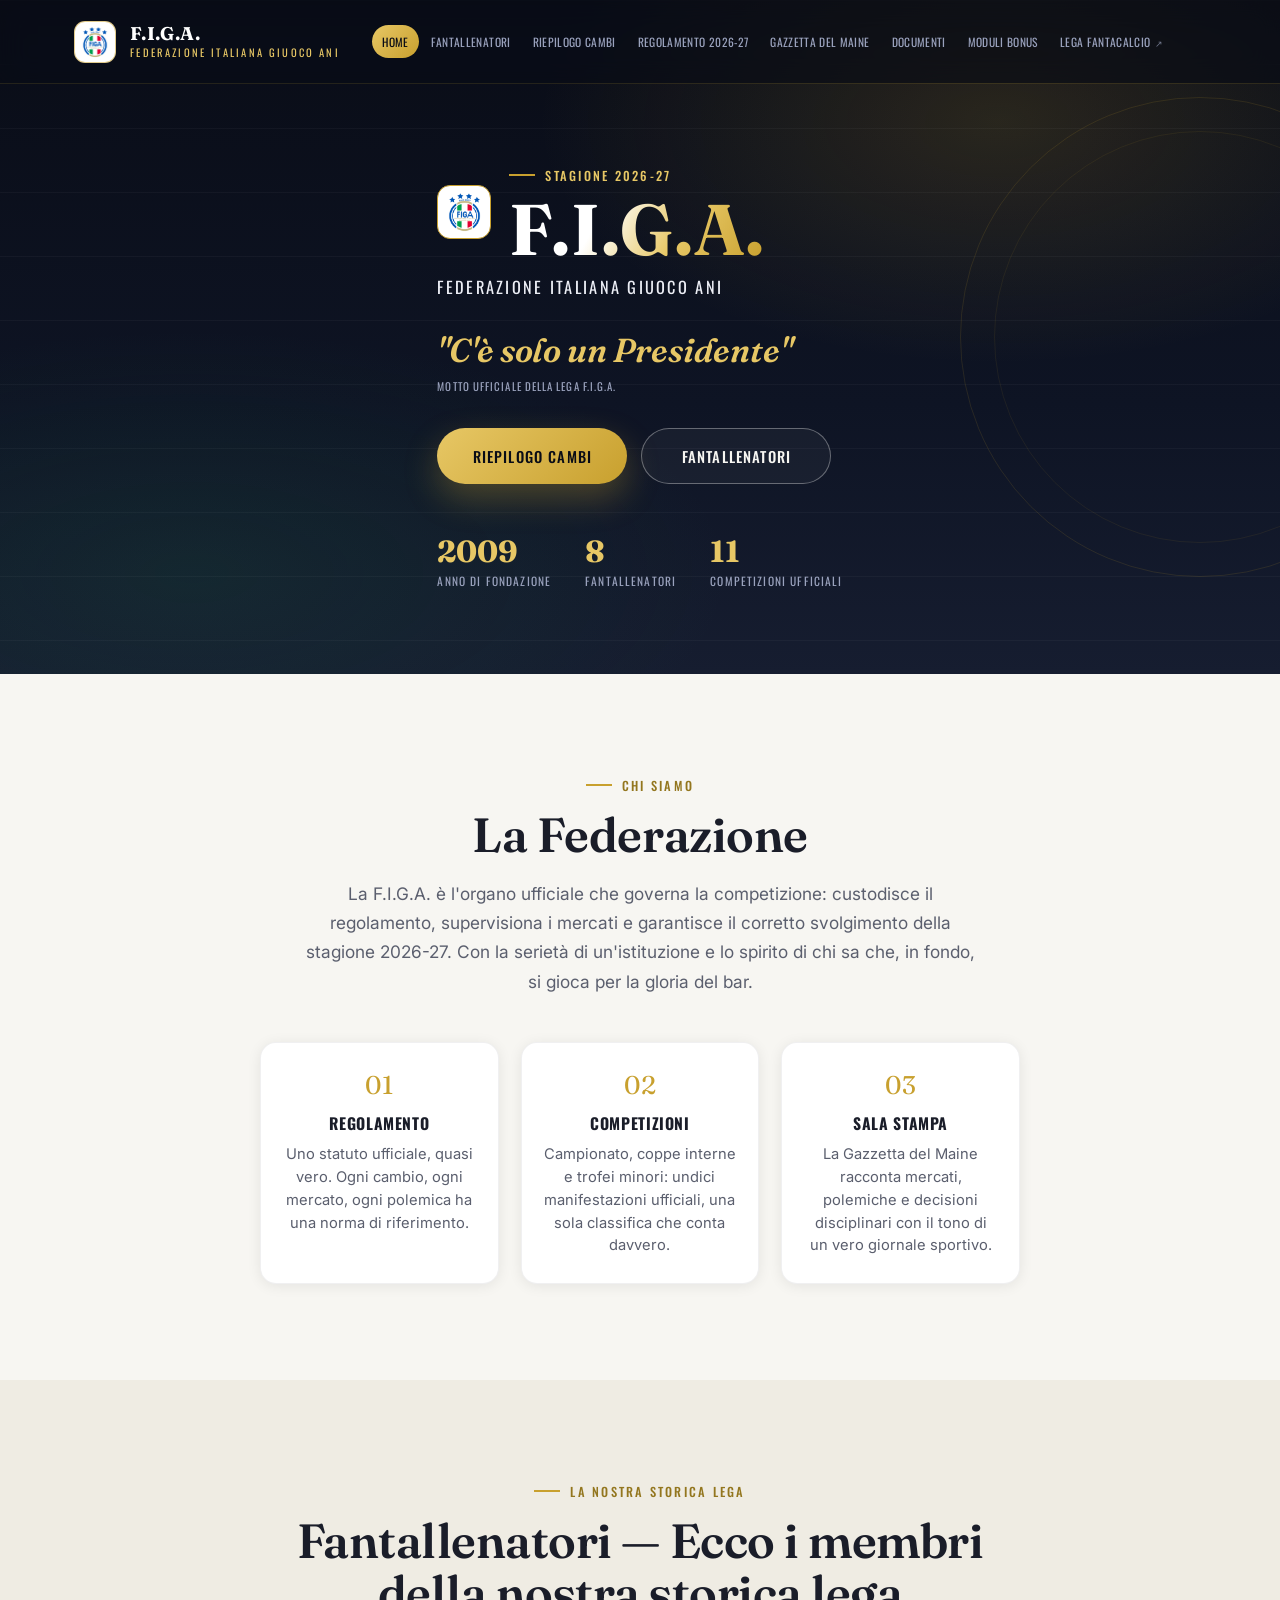
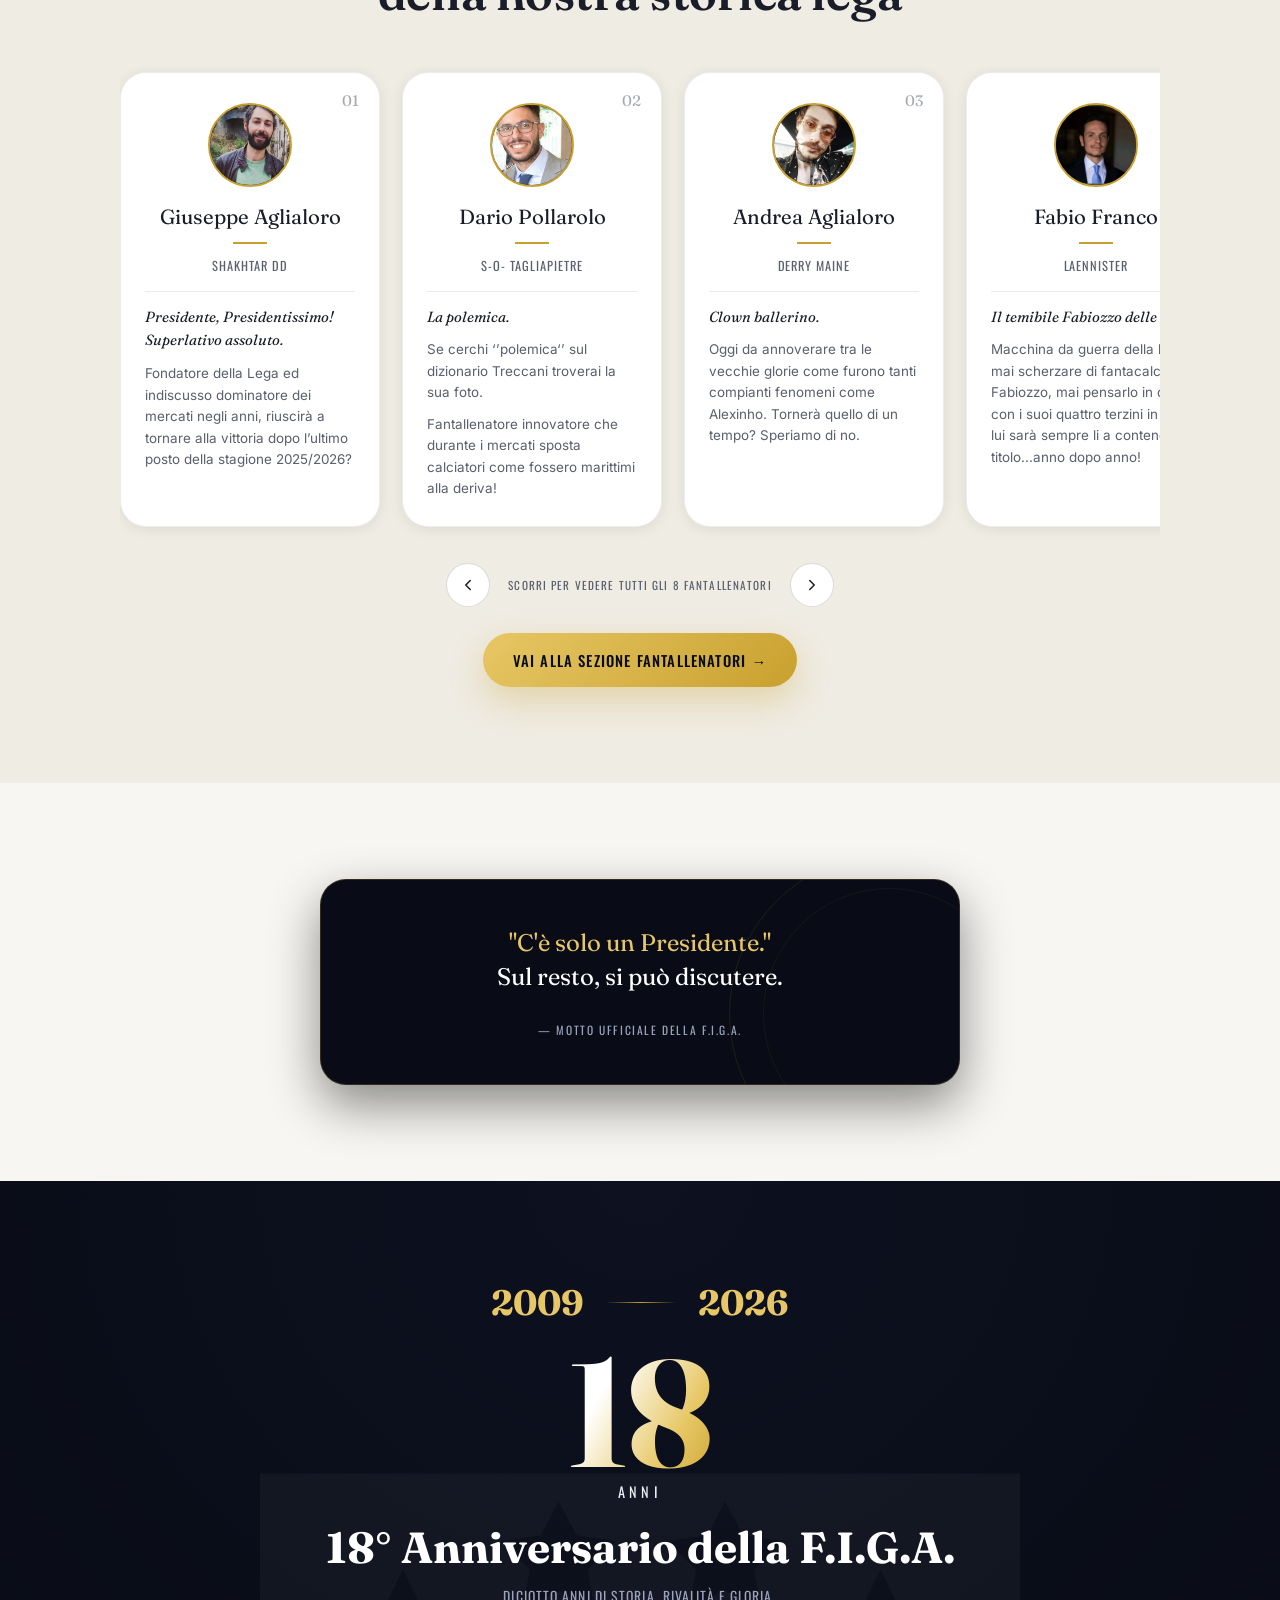
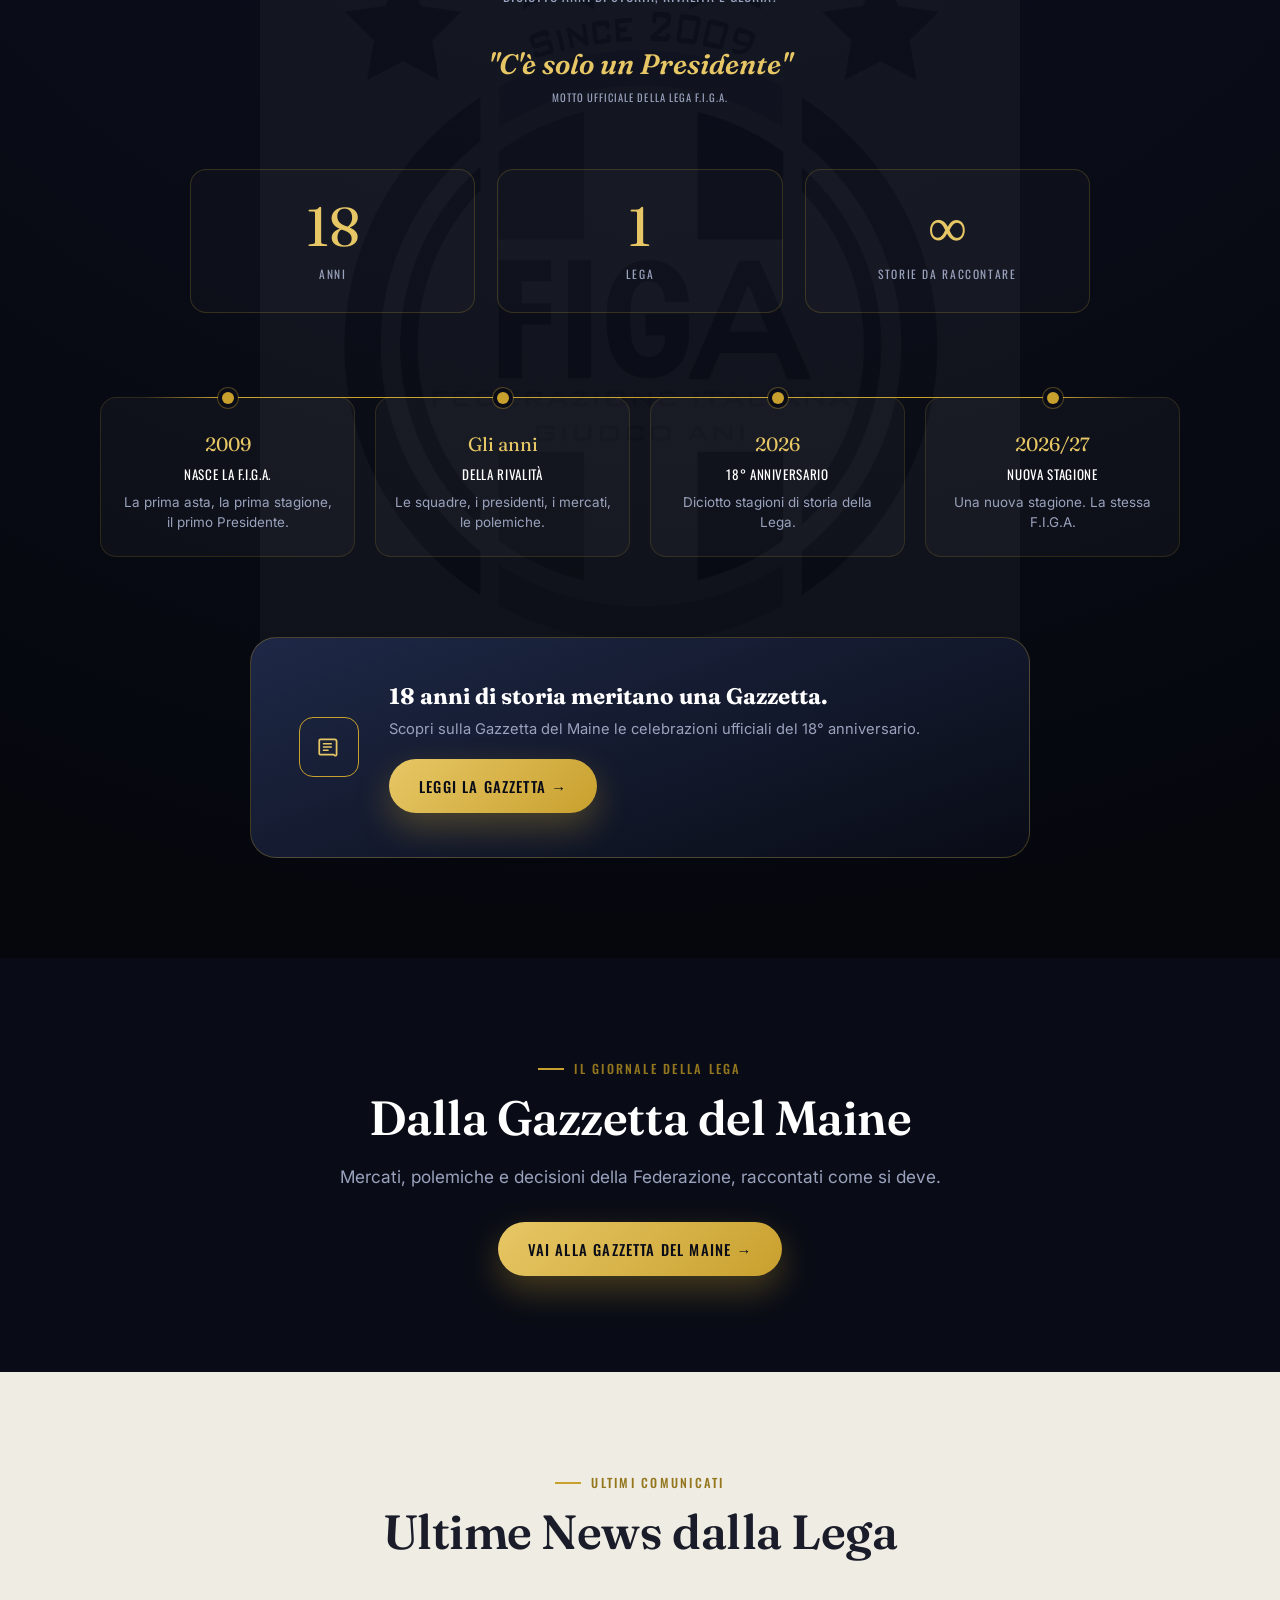
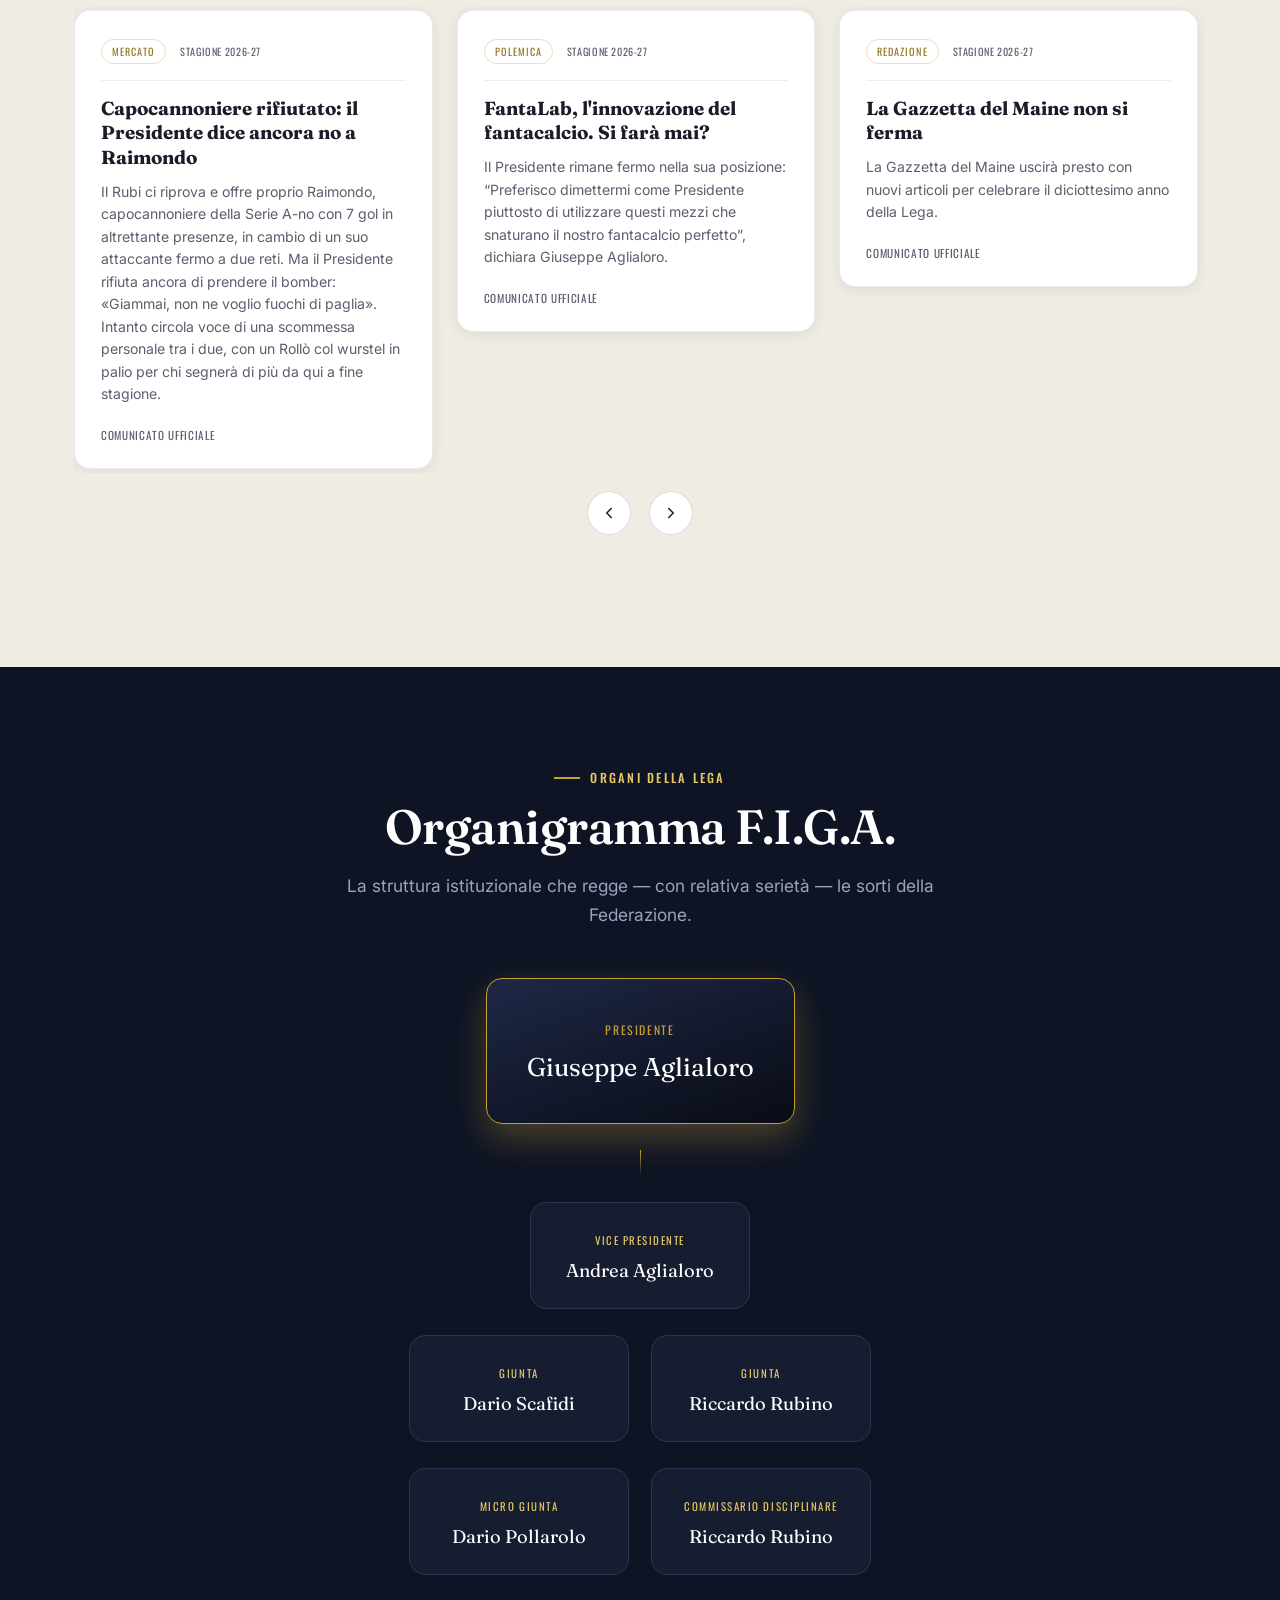
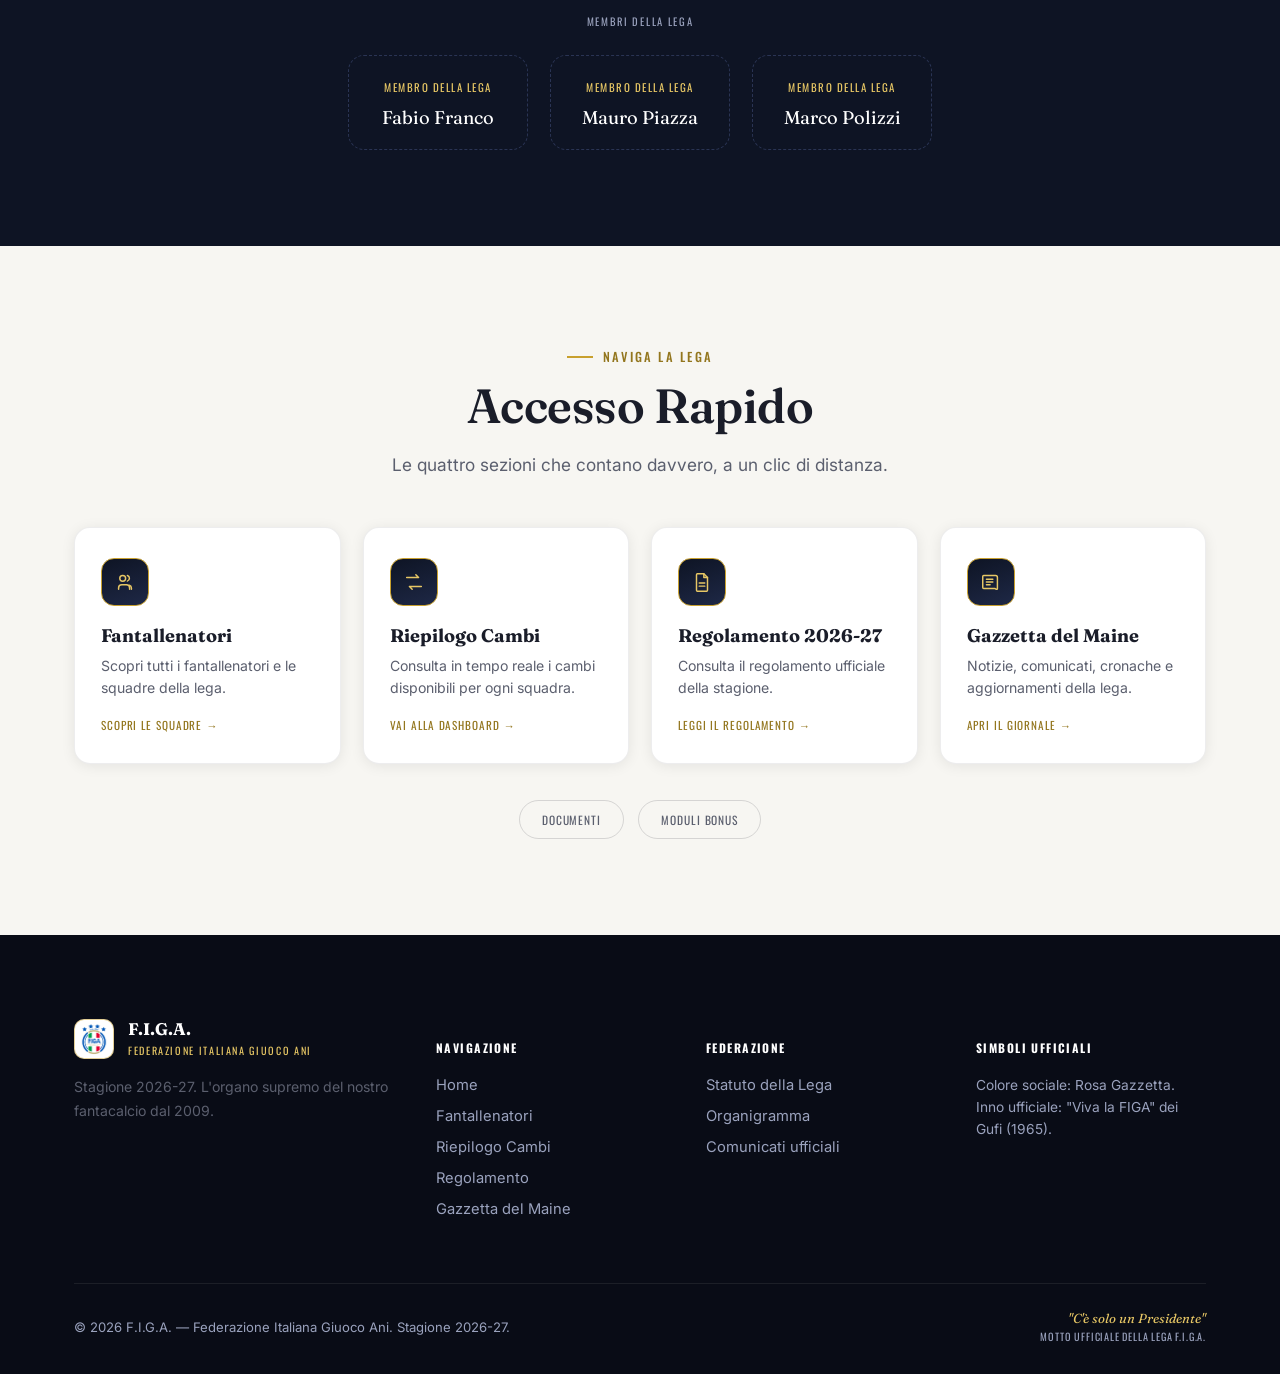
==== commit 2bc96892: "Add files via upload" ====
--- a/index.html
+++ b/index.html
@@ -18,7 +18,7 @@
 <link rel="preconnect" href="https://fonts.gstatic.com" crossorigin>
 <link href="https://fonts.googleapis.com/css2?family=Fraunces:ital,opsz,wght@0,9..144,500;0,9..144,600;0,9..144,700;1,9..144,600&family=Oswald:wght@400;500;600&family=Inter:wght@400;500;600&display=swap" rel="stylesheet">
 
-<link rel="stylesheet" href="css/style.css">
+<link rel="stylesheet" href="css/style.css?v=20261029">
 </head>
 <body>
 
@@ -274,7 +274,19 @@
         <h2 class="section-title">Ultime News dalla Lega</h2>
       </div>
 
-      <div class="news-grid" data-home-news></div>
+      <div class="gazzetta-slider">
+        <div class="gazzetta-slider-viewport">
+          <div class="news-grid" data-home-news></div>
+        </div>
+        <div class="gazzetta-slider-controls">
+          <button type="button" class="fant-slider-btn" data-home-news-prev aria-label="News precedente">
+            <svg viewBox="0 0 24 24" fill="none" stroke="currentColor" stroke-width="2" stroke-linecap="round" stroke-linejoin="round"><path d="M15 18l-6-6 6-6"/></svg>
+          </button>
+          <button type="button" class="fant-slider-btn" data-home-news-next aria-label="News successiva">
+            <svg viewBox="0 0 24 24" fill="none" stroke="currentColor" stroke-width="2" stroke-linecap="round" stroke-linejoin="round"><path d="M9 18l6-6-6-6"/></svg>
+          </button>
+        </div>
+      </div>
     </div>
   </section>
 
@@ -452,10 +464,10 @@
   </div>
 </footer>
 
-<script src="js/news-data.js"></script>
-<script src="js/news.js"></script>
-<script src="js/team-data.js"></script>
-<script src="js/team.js"></script>
-<script src="js/main.js"></script>
+<script src="js/news-data.js?v=20261029"></script>
+<script src="js/news.js?v=20261029"></script>
+<script src="js/team-data.js?v=20261029"></script>
+<script src="js/team.js?v=20261029"></script>
+<script src="js/main.js?v=20261029"></script>
 </body>
 </html>
--- a/css/style.css
+++ b/css/style.css
@@ -630,11 +630,15 @@
 .section-crema { background: var(--c-crema); }
 
 /* -- 9. LA FEDERAZIONE -------------------------------------------------------*/
-.federazione-grid {
-  display: grid;
-  grid-template-columns: 1.1fr 0.9fr;
-  gap: 60px;
-  align-items: center;
+.federazione-testo {
+  max-width: 760px;
+  margin: 0 auto;
+  text-align: center;
+}
+
+.federazione-testo .section-lede {
+  margin-left: auto;
+  margin-right: auto;
 }
 
 .federazione-card {
@@ -647,6 +651,14 @@
   border: 1px solid rgba(200, 160, 46, 0.22);
   box-shadow: var(--shadow-dark);
 }
+
+.federazione-card--sola {
+  max-width: 640px;
+  margin: 0 auto;
+  text-align: center;
+}
+
+.federazione-card--sola .federazione-quote { text-align: center; }
 
 .federazione-card .sigillo {
   position: absolute;
@@ -1045,7 +1057,6 @@
 
 /* -- 14. RESPONSIVE ------------------------------------------------------- */
 @media (max-width: 980px) {
-  .federazione-grid { grid-template-columns: 1fr; }
   .pilastri { grid-template-columns: 1fr 1fr; }
   .footer-grid { grid-template-columns: 1fr 1fr; }
 }
@@ -1308,6 +1319,18 @@
   align-items: center;
   gap: 18px;
   margin-top: 22px;
+}
+
+.fant-slider-cta {
+  text-align: center;
+  margin-top: 26px;
+}
+
+.fant-slider-cta .btn {
+  white-space: normal;
+  max-width: 320px;
+  margin: 0 auto;
+  text-align: center;
 }
 
 .fant-slider-btn {
@@ -2395,6 +2418,78 @@
 
 .gazzetta-evidenza .btn { margin-top: 26px; }
 
+/* Wrapper comune degli slider della Gazzetta (articolo in evidenza + ultime
+   news): stesso principio dello slider Fantallenatori in Home — un
+   "viewport" che ritaglia il contenuto e una coppia di frecce per scorrere. */
+.gazzetta-slider { position: relative; }
+
+.gazzetta-slider-viewport { overflow: hidden; }
+
+.gazzetta-slider-controls {
+  display: flex;
+  justify-content: center;
+  align-items: center;
+  gap: 18px;
+  margin-top: 18px;
+  margin-bottom: 36px;
+}
+
+/* L'elenco "Articolo in evidenza": un solo articolo visibile per volta su
+   tutti i formati, con le frecce per scorrere al precedente/successivo. */
+[data-gazzetta-evidenza] {
+  display: flex;
+  gap: 18px;
+  overflow-x: auto;
+  scroll-snap-type: x mandatory;
+  padding: 4px;
+  scrollbar-width: none;
+  -ms-overflow-style: none;
+}
+
+[data-gazzetta-evidenza]::-webkit-scrollbar { display: none; }
+
+[data-gazzetta-evidenza] > .gazzetta-evidenza {
+  flex: none;
+  width: 100%;
+  scroll-snap-align: start;
+  margin-bottom: 0;
+}
+
+/* La griglia "Ultime news" (Gazzetta e Home): tre card visibili per volta
+   su desktop, che scendono a due e poi a una scorrendo verso schermi più
+   stretti, sempre con le frecce per scorrere. */
+[data-gazzetta-news],
+[data-home-news] {
+  display: flex;
+  grid-template-columns: unset;
+  gap: 24px;
+  overflow-x: auto;
+  scroll-snap-type: x mandatory;
+  padding: 4px;
+  scrollbar-width: none;
+  -ms-overflow-style: none;
+}
+
+[data-gazzetta-news]::-webkit-scrollbar,
+[data-home-news]::-webkit-scrollbar { display: none; }
+
+[data-gazzetta-news] > .news-card,
+[data-home-news] > .news-card {
+  flex: none;
+  width: calc((100% - 48px) / 3);
+  scroll-snap-align: start;
+}
+
+@media (max-width: 980px) {
+  [data-gazzetta-news] > .news-card,
+  [data-home-news] > .news-card { width: calc((100% - 24px) / 2); }
+}
+
+@media (max-width: 680px) {
+  [data-gazzetta-news] > .news-card,
+  [data-home-news] > .news-card { width: 86%; }
+}
+
 /* ==========================================================================
    24. PAGINA ARTICOLO
    ========================================================================== */
@@ -2691,3 +2786,100 @@
 @media (max-width: 620px) {
   .istruzioni-card { padding: 30px 24px; }
 }
+
+/* ==========================================================================
+   29. REGOLAMENTO — tre card Statuto (Parte I / II / III)
+   Sezione scoped alla sola pagina Regolamento: nessuna di queste classi è
+   usata altrove nel sito.
+   ========================================================================== */
+.statuto-grid {
+  display: grid;
+  grid-template-columns: repeat(3, 1fr);
+  gap: 26px;
+  margin-top: 54px;
+}
+
+.statuto-grid--2col {
+  grid-template-columns: repeat(2, 1fr);
+  max-width: 820px;
+  margin-left: auto;
+  margin-right: auto;
+}
+
+/* Documenti: separazione elegante tra i tre gruppi (Asta Iniziale,
+   Stagione 2026-27, Storia della Lega), scoped a documenti.html. */
+.documenti-gruppo + .documenti-gruppo {
+  margin-top: 100px;
+}
+
+.statuto-card {
+  background: var(--c-notte);
+  color: var(--c-bianco-puro);
+  border-radius: var(--radius-l);
+  padding: 38px 32px;
+  border: 1px solid rgba(200, 160, 46, 0.25);
+  box-shadow: var(--shadow-dark);
+  position: relative;
+  overflow: hidden;
+  display: flex;
+  flex-direction: column;
+  text-align: center;
+  align-items: center;
+}
+
+.statuto-numero {
+  position: absolute;
+  top: 22px;
+  right: 26px;
+  font-family: var(--font-display);
+  font-size: 1.3rem;
+  color: rgba(200, 160, 46, 0.4);
+}
+
+.statuto-card .doc-icona {
+  width: 92px;
+  height: 116px;
+  margin-bottom: 22px;
+}
+
+.statuto-card .doc-icona span { width: 46px; }
+
+.statuto-card .eyebrow { color: var(--c-oro-chiaro); }
+
+.statuto-titolo {
+  font-family: var(--font-display);
+  font-size: 1.3rem;
+  margin-top: 8px;
+}
+
+.statuto-desc {
+  margin-top: 12px;
+  color: var(--c-testo-chiaro);
+  font-size: 0.9rem;
+  line-height: 1.6;
+}
+
+.statuto-formato {
+  margin-top: 16px;
+  padding-top: 16px;
+  border-top: 1px solid rgba(247, 246, 242, 0.12);
+  font-family: var(--font-sport);
+  text-transform: uppercase;
+  letter-spacing: 0.05em;
+  font-size: 0.68rem;
+  color: var(--c-testo-muto);
+  flex-grow: 1;
+}
+
+.statuto-card .btn {
+  margin-top: 22px;
+}
+
+@media (max-width: 980px) {
+  .statuto-grid { grid-template-columns: 1fr; max-width: 480px; margin-left: auto; margin-right: auto; }
+  .statuto-grid--2col { grid-template-columns: 1fr; max-width: 480px; }
+}
+
+@media (max-width: 620px) {
+  .statuto-card { padding: 30px 24px; }
+}
